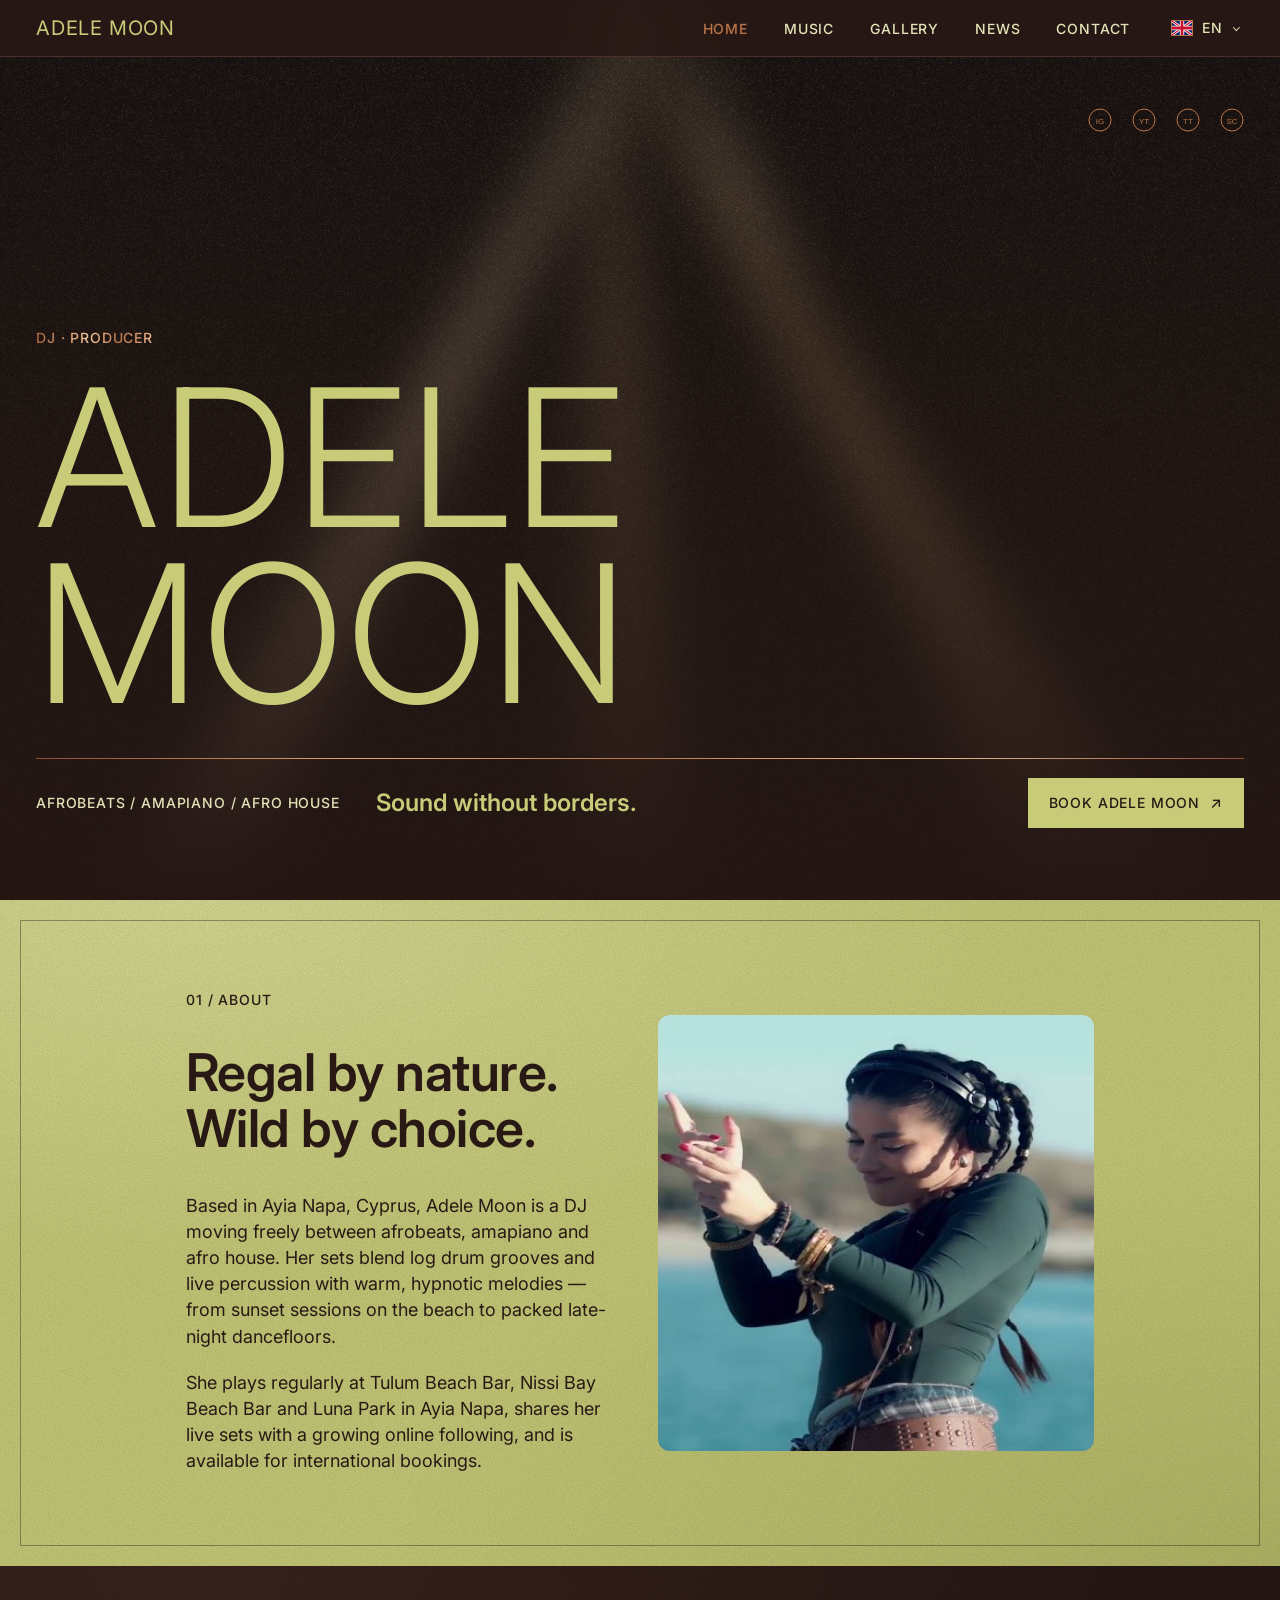
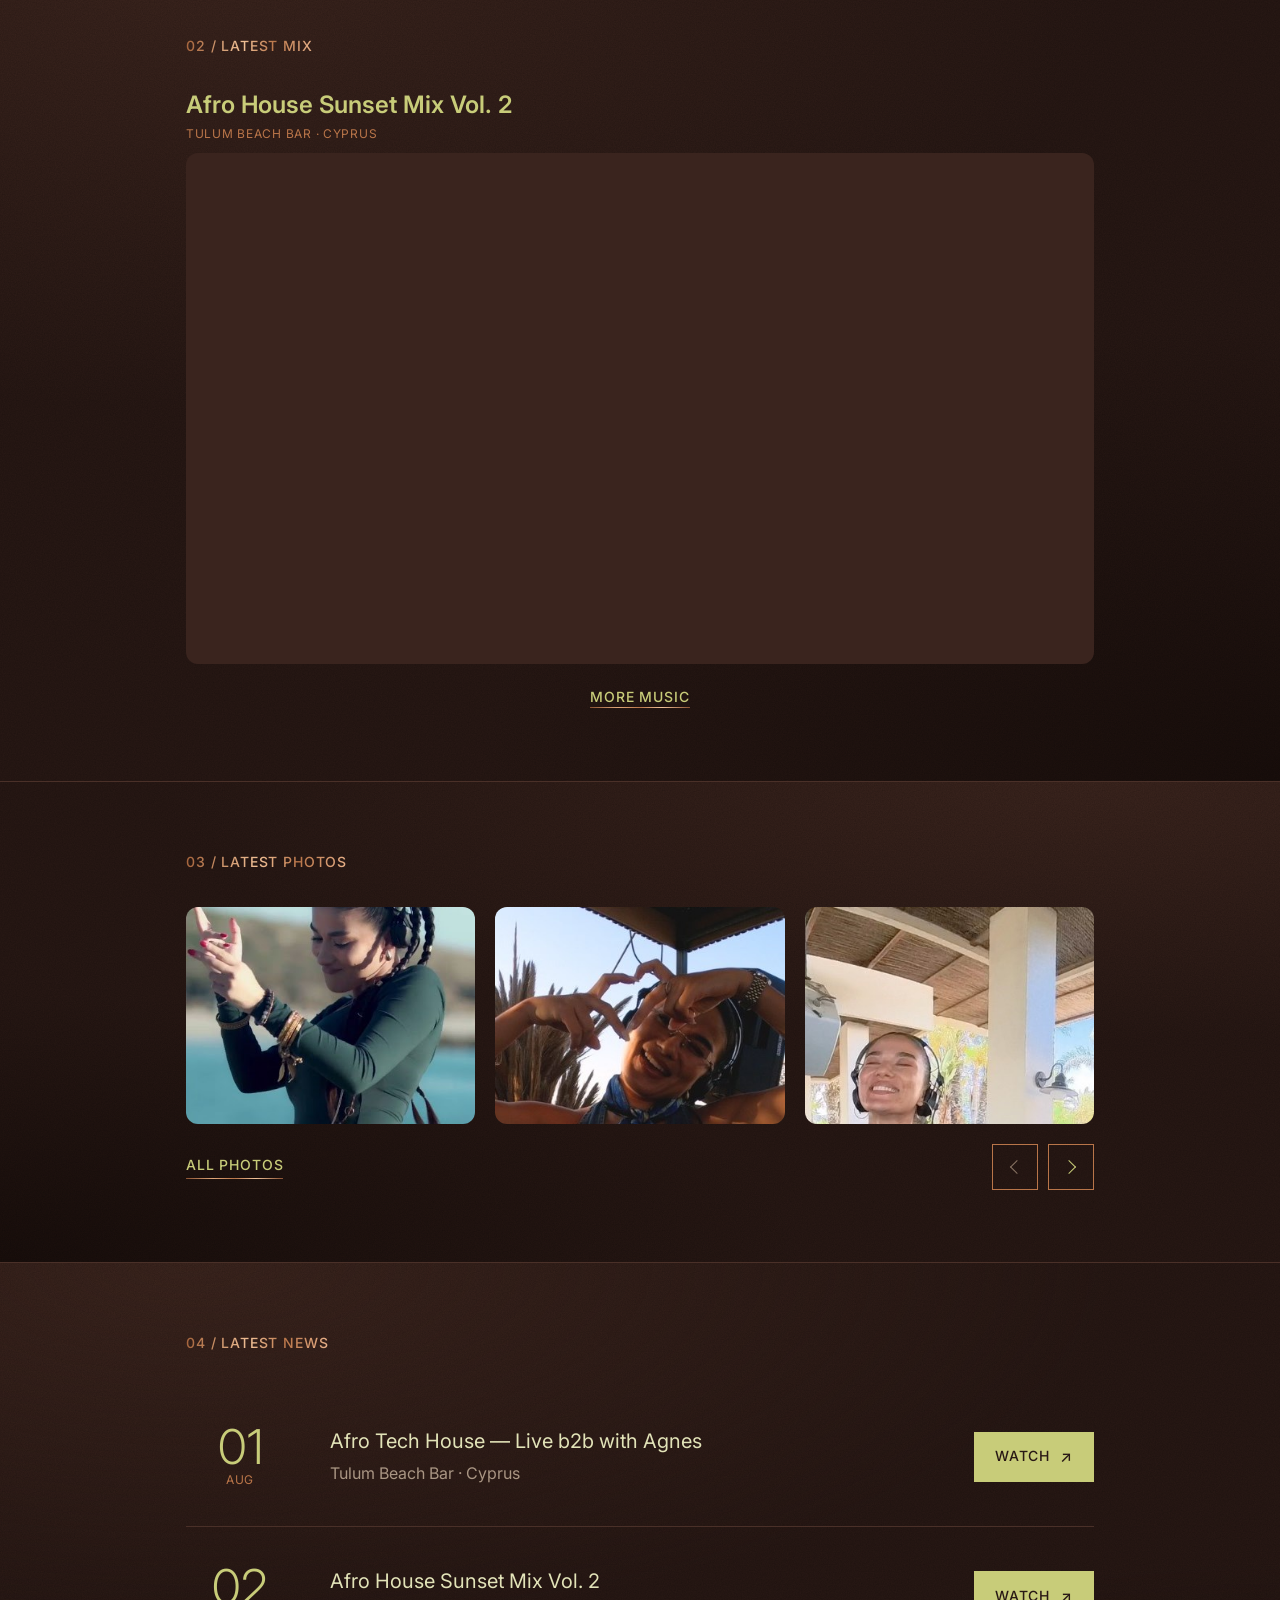
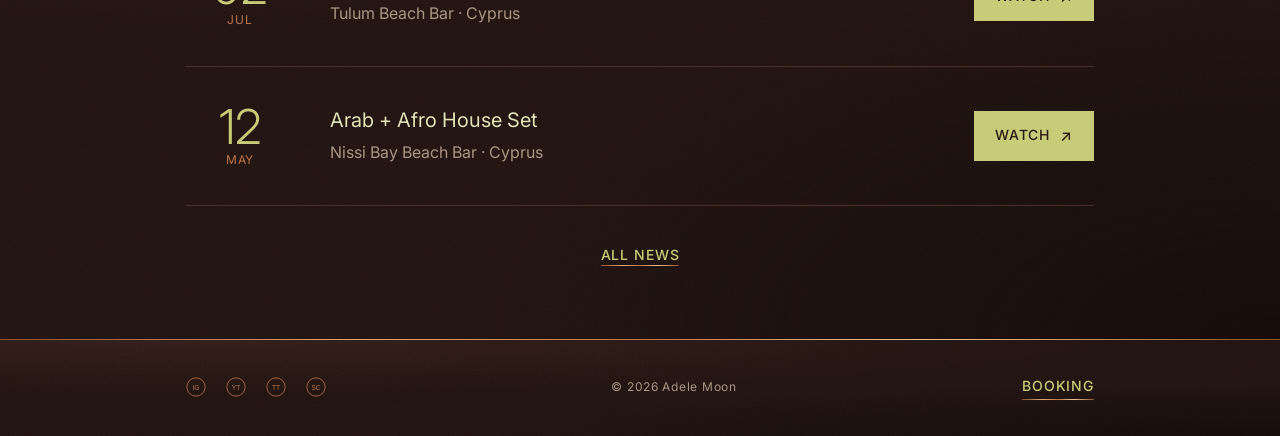
==== index.html @ f6a7d911 "Fill site with Adele's real content - Contacts: real booking email, Instagram, TikTok, YouTube, Soun" ====
<!DOCTYPE html>
<html lang="en">
<head>
<meta charset="UTF-8">
<meta name="viewport" content="width=device-width, initial-scale=1">
<title data-i18n>ADELE MOON — DJ · Producer</title>
<meta name="description" content="ADELE MOON is an afrobeats / amapiano / afro house DJ and producer. Listen to her latest mixes, see upcoming tour dates and book her for your event." data-i18n-attr="content">
<link rel="preconnect" href="https://fonts.googleapis.com">
<link rel="preconnect" href="https://fonts.gstatic.com" crossorigin>
<link rel="stylesheet" href="https://fonts.googleapis.com/css2?family=Inter:wght@300;400;500;600&display=swap">
<link rel="stylesheet" href="css/tokens.css?v=1">
<link rel="stylesheet" href="css/base.css?v=2">
<link rel="stylesheet" href="css/layout.css?v=2">
<link rel="stylesheet" href="css/header.css?v=4">
<link rel="stylesheet" href="css/hero.css?v=2">
<link rel="stylesheet" href="css/home.css?v=4">
<link rel="stylesheet" href="css/news.css?v=4">
<link rel="stylesheet" href="css/music.css?v=4">
<link rel="stylesheet" href="css/blog.css?v=2">
<link rel="stylesheet" href="css/slider.css?v=2">
<link rel="stylesheet" href="css/footer.css?v=2">
<link rel="stylesheet" href="css/finish.css?v=1">
</head>
<body>
<header class="site-header" data-header>
  <div class="site-header__inner">
    <a class="site-header__logo" href="index.html">Adele Moon</a>
    <nav class="site-header__nav" aria-label="Primary" data-i18n-attr="aria-label">
      <ul class="site-header__menu">
        <li><a href="index.html" aria-current="page" data-i18n>Home</a></li>
        <li><a href="music.html" data-i18n>Music</a></li>
        <li><a href="gallery.html" data-i18n>Gallery</a></li>
        <li><a href="news.html" data-i18n>News</a></li>
        <li><a href="contact.html" data-i18n>Contact</a></li>
      </ul>
    </nav>
    <div class="lang-switch" data-lang-switch>
      <button class="lang-switch__toggle" type="button" aria-expanded="false" aria-controls="lang-list" aria-label="Language" data-i18n-attr="aria-label" data-lang-toggle>
        <img class="lang-switch__flag" src="assets/flags/gb.svg" alt="" data-lang-flag>
        <span class="lang-switch__code" data-lang-code>EN</span>
        <span class="lang-switch__caret" aria-hidden="true"></span>
      </button>
      <ul class="lang-switch__list" id="lang-list" data-lang-list hidden>
        <li><ul class="lang-switch__group" aria-label="Germanic languages" data-i18n-attr="aria-label">
          <li><button class="lang-switch__option" type="button" data-lang="en" lang="en" aria-label="English"><img class="lang-switch__flag" src="assets/flags/gb.svg" alt=""><span>EN</span></button></li>
          <li><button class="lang-switch__option" type="button" data-lang="de" lang="de" aria-label="Deutsch"><img class="lang-switch__flag" src="assets/flags/de.svg" alt=""><span>DE</span></button></li>
          <li><button class="lang-switch__option" type="button" data-lang="nl" lang="nl" aria-label="Nederlands"><img class="lang-switch__flag" src="assets/flags/nl.svg" alt=""><span>NL</span></button></li>
          <li><button class="lang-switch__option" type="button" data-lang="sv" lang="sv" aria-label="Svenska"><img class="lang-switch__flag" src="assets/flags/se.svg" alt=""><span>SV</span></button></li>
          <li><button class="lang-switch__option" type="button" data-lang="da" lang="da" aria-label="Dansk"><img class="lang-switch__flag" src="assets/flags/dk.svg" alt=""><span>DA</span></button></li>
          <li><button class="lang-switch__option" type="button" data-lang="no" lang="no" aria-label="Norsk"><img class="lang-switch__flag" src="assets/flags/no.svg" alt=""><span>NO</span></button></li>
        </ul></li>
        <li><ul class="lang-switch__group" aria-label="Romance languages" data-i18n-attr="aria-label">
          <li><button class="lang-switch__option" type="button" data-lang="es" lang="es" aria-label="Español"><img class="lang-switch__flag" src="assets/flags/es.svg" alt=""><span>ES</span></button></li>
          <li><button class="lang-switch__option" type="button" data-lang="fr" lang="fr" aria-label="Français"><img class="lang-switch__flag" src="assets/flags/fr.svg" alt=""><span>FR</span></button></li>
          <li><button class="lang-switch__option" type="button" data-lang="it" lang="it" aria-label="Italiano"><img class="lang-switch__flag" src="assets/flags/it.svg" alt=""><span>IT</span></button></li>
          <li><button class="lang-switch__option" type="button" data-lang="pt" lang="pt" aria-label="Português"><img class="lang-switch__flag" src="assets/flags/pt.svg" alt=""><span>PT</span></button></li>
          <li><button class="lang-switch__option" type="button" data-lang="ro" lang="ro" aria-label="Română"><img class="lang-switch__flag" src="assets/flags/ro.svg" alt=""><span>RO</span></button></li>
        </ul></li>
        <li><ul class="lang-switch__group" aria-label="Slavic languages" data-i18n-attr="aria-label">
          <li><button class="lang-switch__option" type="button" data-lang="ru" lang="ru" aria-label="Русский"><img class="lang-switch__flag" src="assets/flags/ru.svg" alt=""><span>RU</span></button></li>
          <li><button class="lang-switch__option" type="button" data-lang="pl" lang="pl" aria-label="Polski"><img class="lang-switch__flag" src="assets/flags/pl.svg" alt=""><span>PL</span></button></li>
          <li><button class="lang-switch__option" type="button" data-lang="uk" lang="uk" aria-label="Українська"><img class="lang-switch__flag" src="assets/flags/ua.svg" alt=""><span>UK</span></button></li>
          <li><button class="lang-switch__option" type="button" data-lang="cs" lang="cs" aria-label="Čeština"><img class="lang-switch__flag" src="assets/flags/cz.svg" alt=""><span>CS</span></button></li>
          <li><button class="lang-switch__option" type="button" data-lang="bg" lang="bg" aria-label="Български"><img class="lang-switch__flag" src="assets/flags/bg.svg" alt=""><span>BG</span></button></li>
          <li><button class="lang-switch__option" type="button" data-lang="sr" lang="sr" aria-label="Српски"><img class="lang-switch__flag" src="assets/flags/rs.svg" alt=""><span>SR</span></button></li>
        </ul></li>
        <li><ul class="lang-switch__group" aria-label="Other languages" data-i18n-attr="aria-label">
          <li><button class="lang-switch__option" type="button" data-lang="fi" lang="fi" aria-label="Suomi"><img class="lang-switch__flag" src="assets/flags/fi.svg" alt=""><span>FI</span></button></li>
          <li><button class="lang-switch__option" type="button" data-lang="et" lang="et" aria-label="Eesti"><img class="lang-switch__flag" src="assets/flags/ee.svg" alt=""><span>ET</span></button></li>
          <li><button class="lang-switch__option" type="button" data-lang="hu" lang="hu" aria-label="Magyar"><img class="lang-switch__flag" src="assets/flags/hu.svg" alt=""><span>HU</span></button></li>
          <li><button class="lang-switch__option" type="button" data-lang="tr" lang="tr" aria-label="Türkçe"><img class="lang-switch__flag" src="assets/flags/tr.svg" alt=""><span>TR</span></button></li>
        </ul></li>
      </ul>
    </div>
    <button class="site-header__burger" type="button" data-menu-toggle aria-expanded="false" aria-controls="mobile-menu">
      <span></span><span></span><span></span>
      <span class="visually-hidden" data-i18n>Menu</span>
    </button>
  </div>
</header>

<div class="mobile-menu" id="mobile-menu" data-mobile-menu aria-hidden="true">
  <ul class="mobile-menu__list">
    <li><a href="index.html" aria-current="page" data-i18n>Home</a></li>
    <li><a href="music.html" data-i18n>Music</a></li>
    <li><a href="gallery.html" data-i18n>Gallery</a></li>
    <li><a href="news.html" data-i18n>News</a></li>
    <li><a href="contact.html" data-i18n>Contact</a></li>
  </ul>
  <div class="mobile-menu__social">
    <a href="https://www.instagram.com/adelemmoon/" target="_blank" rel="noopener" aria-label="Instagram">
      <svg viewBox="0 0 24 24" fill="none" aria-hidden="true" focusable="false"><circle cx="12" cy="12" r="11" stroke="currentColor" stroke-width="1"/><text x="12" y="15.5" text-anchor="middle" font-size="8" font-family="sans-serif" fill="currentColor">IG</text></svg>
    </a>
    <a href="https://www.youtube.com/@adelemmoonn" target="_blank" rel="noopener" aria-label="YouTube">
      <svg viewBox="0 0 24 24" fill="none" aria-hidden="true" focusable="false"><circle cx="12" cy="12" r="11" stroke="currentColor" stroke-width="1"/><text x="12" y="15.5" text-anchor="middle" font-size="8" font-family="sans-serif" fill="currentColor">YT</text></svg>
    </a>
    <a href="https://www.tiktok.com/@adelemmoon" target="_blank" rel="noopener" aria-label="TikTok">
      <svg viewBox="0 0 24 24" fill="none" aria-hidden="true" focusable="false"><circle cx="12" cy="12" r="11" stroke="currentColor" stroke-width="1"/><text x="12" y="15.5" text-anchor="middle" font-size="8" font-family="sans-serif" fill="currentColor">TT</text></svg>
    </a>
    <a href="https://soundcloud.com/adelemmoon" target="_blank" rel="noopener" aria-label="SoundCloud">
      <svg viewBox="0 0 24 24" fill="none" aria-hidden="true" focusable="false"><circle cx="12" cy="12" r="11" stroke="currentColor" stroke-width="1"/><text x="12" y="15.5" text-anchor="middle" font-size="8" font-family="sans-serif" fill="currentColor">SC</text></svg>
    </a>
  </div>
</div>

<main>
  <section class="hero" id="hero">
    <video class="hero__media" data-hero-video poster="assets/img/hero-poster.jpg" autoplay muted loop playsinline aria-hidden="true"></video>
    <div class="hero__scrim"></div>
    <div class="hero__content">
      <p class="hero__eyebrow" data-i18n>DJ · Producer</p>
      <h1 class="hero__name"><span>Adele</span> <span>Moon</span></h1>
      <div class="hero__meta">
        <p class="hero__genres">Afrobeats / Amapiano / Afro House</p>
        <p class="hero__tagline" data-i18n>Sound without borders.</p>
        <a class="btn hero__cta" href="contact.html" data-i18n>Book Adele Moon</a>
      </div>
    </div>
    <div class="hero__social">
      <a href="https://www.instagram.com/adelemmoon/" target="_blank" rel="noopener" aria-label="Instagram">
        <svg viewBox="0 0 24 24" fill="none" aria-hidden="true" focusable="false"><circle cx="12" cy="12" r="11" stroke="currentColor" stroke-width="1"/><text x="12" y="15.5" text-anchor="middle" font-size="8" font-family="sans-serif" fill="currentColor">IG</text></svg>
      </a>
      <a href="https://www.youtube.com/@adelemmoonn" target="_blank" rel="noopener" aria-label="YouTube">
        <svg viewBox="0 0 24 24" fill="none" aria-hidden="true" focusable="false"><circle cx="12" cy="12" r="11" stroke="currentColor" stroke-width="1"/><text x="12" y="15.5" text-anchor="middle" font-size="8" font-family="sans-serif" fill="currentColor">YT</text></svg>
      </a>
      <a href="https://www.tiktok.com/@adelemmoon" target="_blank" rel="noopener" aria-label="TikTok">
        <svg viewBox="0 0 24 24" fill="none" aria-hidden="true" focusable="false"><circle cx="12" cy="12" r="11" stroke="currentColor" stroke-width="1"/><text x="12" y="15.5" text-anchor="middle" font-size="8" font-family="sans-serif" fill="currentColor">TT</text></svg>
      </a>
      <a href="https://soundcloud.com/adelemmoon" target="_blank" rel="noopener" aria-label="SoundCloud">
        <svg viewBox="0 0 24 24" fill="none" aria-hidden="true" focusable="false"><circle cx="12" cy="12" r="11" stroke="currentColor" stroke-width="1"/><text x="12" y="15.5" text-anchor="middle" font-size="8" font-family="sans-serif" fill="currentColor">SC</text></svg>
      </a>
    </div>
  </section>

  <section class="section section--citron passepartout" id="bio">
    <div class="container bio">
      <div class="bio__text">
        <h2 class="section__title" data-i18n>About</h2>
        <p class="section__headline bio__headline"><span data-i18n>Regal by nature.</span><br><span data-i18n>Wild by choice.</span></p>
        <p data-i18n>Based in Ayia Napa, Cyprus, Adele Moon is a DJ moving freely between afrobeats, amapiano
          and afro house. Her sets blend log drum grooves and live percussion with warm, hypnotic
          melodies — from sunset sessions on the beach to packed late-night dancefloors.</p>
        <p data-i18n>She plays regularly at Tulum Beach Bar, Nissi Bay Beach Bar and Luna Park in Ayia Napa,
          shares her live sets with a growing online following, and is available for international
          bookings.</p>
      </div>
      <img class="media media--portrait" src="assets/img/adele/portrait.jpg" alt="ADELE MOON portrait" loading="lazy" data-i18n-attr="alt">
    </div>
  </section>

  <section class="section" id="latest-mix">
    <div class="container">
      <h2 class="section__title" data-i18n>Latest Mix</h2>
      <p class="mix__title">Afro House Sunset Mix Vol. 2</p>
      <p class="mix__meta">Tulum Beach Bar · Cyprus</p>
      <div class="embed" data-embed>
        <iframe data-src="https://www.youtube-nocookie.com/embed/4xBrCQCSZTY?rel=0" title="Adele Moon — Afro House Sunset Mix Vol. 2" loading="lazy" allow="accelerometer; autoplay; clipboard-write; encrypted-media; gyroscope; picture-in-picture; web-share" referrerpolicy="strict-origin-when-cross-origin" allowfullscreen></iframe>
      </div>
      <div class="latest-mix__footer">
        <a class="link" href="music.html" data-i18n>More Music</a>
      </div>
    </div>
  </section>

  <section class="section" id="latest-photos">
    <div class="container">
      <h2 class="section__title" data-i18n>Latest Photos</h2>
      <div class="slider" data-slider>
        <div class="slider__track" data-slider-track>
          <a class="slider__slide" href="gallery.html">
            <img class="media" src="assets/img/adele/portrait.jpg" alt="Adele Moon on the coast of Cyprus" loading="lazy" data-i18n-attr="alt">
          </a>
          <a class="slider__slide" href="gallery.html">
            <img class="media" src="assets/img/adele/tulum-heart.jpg" alt="Adele Moon behind the decks at Tulum Beach Bar" loading="lazy" data-i18n-attr="alt">
          </a>
          <a class="slider__slide" href="gallery.html">
            <img class="media" src="assets/img/adele/nissi-bay.jpg" alt="Adele Moon at Nissi Bay Beach Bar" loading="lazy" data-i18n-attr="alt">
          </a>
          <a class="slider__slide" href="gallery.html">
            <img class="media" src="assets/img/adele/tulum-sunset.jpg" alt="Sunset set at Tulum Beach Bar" loading="lazy" data-i18n-attr="alt">
          </a>
          <a class="slider__slide" href="gallery.html">
            <img class="media" src="assets/img/adele/tulum-laugh.jpg" alt="Adele Moon laughing during a set at Tulum Beach Bar" loading="lazy" data-i18n-attr="alt">
          </a>
        </div>
        <div class="slider__footer">
          <a class="link" href="gallery.html" data-i18n>All Photos</a>
          <div class="slider__controls">
            <button class="slider__btn slider__btn--prev" type="button" data-slider-prev aria-label="Previous" data-i18n-attr="aria-label"></button>
            <button class="slider__btn slider__btn--next" type="button" data-slider-next aria-label="Next" data-i18n-attr="aria-label"></button>
          </div>
        </div>
      </div>
    </div>
  </section>

  <section class="section" id="latest-news">
    <div class="container">
      <h2 class="section__title" data-i18n>Latest News</h2>
      <div class="news-row">
        <div class="news-row__date"><span class="news-row__day">01</span><span class="news-row__month" data-i18n>Aug</span></div>
        <div class="news-row__body">
          <p class="news-row__event">Afro Tech House — Live b2b with Agnes</p>
          <p class="news-row__venue">Tulum Beach Bar · Cyprus</p>
        </div>
        <div class="news-row__actions"><a class="btn" href="https://www.youtube.com/watch?v=dNk9FpF_FKw" target="_blank" rel="noopener" data-i18n>Watch</a></div>
      </div>
      <div class="news-row">
        <div class="news-row__date"><span class="news-row__day">02</span><span class="news-row__month" data-i18n>Jul</span></div>
        <div class="news-row__body">
          <p class="news-row__event">Afro House Sunset Mix Vol. 2</p>
          <p class="news-row__venue">Tulum Beach Bar · Cyprus</p>
        </div>
        <div class="news-row__actions"><a class="btn" href="https://www.youtube.com/watch?v=4xBrCQCSZTY" target="_blank" rel="noopener" data-i18n>Watch</a></div>
      </div>
      <div class="news-row">
        <div class="news-row__date"><span class="news-row__day">12</span><span class="news-row__month" data-i18n>May</span></div>
        <div class="news-row__body">
          <p class="news-row__event">Arab + Afro House Set</p>
          <p class="news-row__venue">Nissi Bay Beach Bar · Cyprus</p>
        </div>
        <div class="news-row__actions"><a class="btn" href="https://www.youtube.com/watch?v=EpWK_ZHFEdY" target="_blank" rel="noopener" data-i18n>Watch</a></div>
      </div>
      <div class="latest-news__footer">
        <a class="link" href="news.html" data-i18n>All News</a>
      </div>
    </div>
  </section>

</main>

<footer class="site-footer">
  <div class="container site-footer__inner">
    <div class="site-footer__social">
      <a href="https://www.instagram.com/adelemmoon/" target="_blank" rel="noopener" aria-label="Instagram">
        <svg viewBox="0 0 24 24" fill="none" aria-hidden="true" focusable="false"><circle cx="12" cy="12" r="11" stroke="currentColor" stroke-width="1"/><text x="12" y="15.5" text-anchor="middle" font-size="8" font-family="sans-serif" fill="currentColor">IG</text></svg>
      </a>
      <a href="https://www.youtube.com/@adelemmoonn" target="_blank" rel="noopener" aria-label="YouTube">
        <svg viewBox="0 0 24 24" fill="none" aria-hidden="true" focusable="false"><circle cx="12" cy="12" r="11" stroke="currentColor" stroke-width="1"/><text x="12" y="15.5" text-anchor="middle" font-size="8" font-family="sans-serif" fill="currentColor">YT</text></svg>
      </a>
      <a href="https://www.tiktok.com/@adelemmoon" target="_blank" rel="noopener" aria-label="TikTok">
        <svg viewBox="0 0 24 24" fill="none" aria-hidden="true" focusable="false"><circle cx="12" cy="12" r="11" stroke="currentColor" stroke-width="1"/><text x="12" y="15.5" text-anchor="middle" font-size="8" font-family="sans-serif" fill="currentColor">TT</text></svg>
      </a>
      <a href="https://soundcloud.com/adelemmoon" target="_blank" rel="noopener" aria-label="SoundCloud">
        <svg viewBox="0 0 24 24" fill="none" aria-hidden="true" focusable="false"><circle cx="12" cy="12" r="11" stroke="currentColor" stroke-width="1"/><text x="12" y="15.5" text-anchor="middle" font-size="8" font-family="sans-serif" fill="currentColor">SC</text></svg>
      </a>
    </div>
    <p class="site-footer__copy">© 2026 Adele Moon</p>
    <a class="link site-footer__booking" href="contact.html" data-i18n>Booking</a>
  </div>
</footer>

<script src="js/main.js?v=2" defer></script>
<script src="js/header.js?v=2" defer></script>
<script src="js/i18n.js?v=2" defer></script>
<script src="js/hero.js?v=2" defer></script>
<script src="js/embeds.js?v=2" defer></script>
<script src="js/slider.js?v=2" defer></script>
</body>
</html>
---- css/tokens.css ----
/* ADELE MOON — visual identity tokens
   Palette: espresso #291915 · citron #C8CC79 · copper #B97549
   Aesthetic: Royal Minimalism · Cultural Eclecticism · Archival Couture */
:root {
  --brand-espresso: #291915;
  --brand-citron: #c8cc79;
  --brand-copper: #b97549;

  --color-primary: #c8cc79;
  --color-on-primary: #291915;
  --color-primary-container: #c8cc79;
  --color-on-primary-container: #291915;
  --color-secondary: #b97549;
  --color-on-secondary: #291915;
  --color-secondary-container: #3a241e;
  --color-on-secondary-container: #e4e5bd;
  --color-tertiary: #8a7464;
  --color-on-tertiary: #291915;
  --color-tertiary-container: #33201b;
  --color-on-tertiary-container: #d9d7b4;
  --color-error: #e0644a;
  --color-on-error: #291915;
  --color-error-container: #4a1f16;
  --color-on-error-container: #f3c2b4;
  --color-background: #291915;
  --color-on-background: #e2e3b8;
  --color-surface: #291915;
  --color-on-surface: #e2e3b8;
  --color-surface-variant: #3a241e;
  --color-on-surface-variant: #a99583;
  --color-surface-tint: #c8cc79;
  --color-surface-dim: #1f120f;
  --color-surface-bright: #3a241e;
  --color-surface-container-lowest: #1f120f;
  --color-surface-container-low: #22150f;
  --color-surface-container: #33201b;
  --color-surface-container-high: #3a241e;
  --color-surface-container-highest: #452c24;
  --color-outline: #b97549;
  --color-outline-variant: #4a3028;
  --color-inverse-surface: #c8cc79;
  --color-inverse-on-surface: #291915;
  --color-inverse-primary: #291915;
  --color-primary-fixed: #c8cc79;
  --color-primary-fixed-dim: #b3b768;
  --color-on-primary-fixed: #291915;
  --color-on-primary-fixed-variant: #3a241e;

  --font-display-family: 'Inter', 'Helvetica Neue', Helvetica, Arial, sans-serif;
  --font-display-weight: 300;
  --font-display-letter-spacing: 0.02em;

  --font-headline-xl-family: 'Inter', 'Helvetica Neue', Helvetica, Arial, sans-serif;
  --font-headline-xl-size: 40px;
  --font-headline-xl-weight: 300;
  --font-headline-xl-line-height: 1;
  --font-headline-xl-letter-spacing: 0.01em;
  --font-headline-lg-family: 'Inter', 'Helvetica Neue', Helvetica, Arial, sans-serif;
  --font-headline-lg-size: 32px;
  --font-headline-lg-weight: 600;
  --font-headline-lg-line-height: 1.15;
  --font-headline-lg-letter-spacing: -0.01em;
  --font-headline-md-family: 'Inter', 'Helvetica Neue', Helvetica, Arial, sans-serif;
  --font-headline-md-size: 24px;
  --font-headline-md-weight: 600;
  --font-headline-md-line-height: 1.2;
  --font-headline-md-letter-spacing: -0.01em;
  --font-body-lg-family: 'Inter', 'Helvetica Neue', Helvetica, Arial, sans-serif;
  --font-body-lg-size: 20px;
  --font-body-lg-weight: 400;
  --font-body-lg-line-height: 1.45;
  --font-body-lg-letter-spacing: 0em;
  --font-body-md-family: 'Inter', 'Helvetica Neue', Helvetica, Arial, sans-serif;
  --font-body-md-size: 16px;
  --font-body-md-weight: 400;
  --font-body-md-line-height: 1.55;
  --font-body-md-letter-spacing: 0em;
  --font-label-md-family: 'Inter', 'Helvetica Neue', Helvetica, Arial, sans-serif;
  --font-label-md-size: 14px;
  --font-label-md-weight: 500;
  --font-label-md-line-height: 1.2;
  --font-label-md-letter-spacing: 0.06em;
  --font-label-sm-family: 'Inter', 'Helvetica Neue', Helvetica, Arial, sans-serif;
  --font-label-sm-size: 12px;
  --font-label-sm-weight: 400;
  --font-label-sm-line-height: 1.4;
  --font-label-sm-letter-spacing: 0.06em;

  --spacing-base: 5px;
  --spacing-xs: 5px;
  --spacing-sm: 10px;
  --spacing-md: 20px;
  --spacing-lg: 36px;
  --spacing-xl: 72px;
  --spacing-layout-margin: 20px;
  --spacing-card-gap: 36px;
  --radius-sm: 0px;
  --radius-DEFAULT: 0px;
  --radius-md: 6px;
  --radius-lg: 12px;
  --radius-xl: 16px;
  --radius-full: 9999px;
  --duration-fast: 0.2s;
  --duration-base: 0.4s;
  --easing-standard: ease-in-out;
}
---- css/base.css ----
*,
*::before,
*::after {
  box-sizing: border-box;
}

html {
  -webkit-text-size-adjust: 100%;
}

body,
h1, h2, h3, p,
ul, ol,
figure {
  margin: 0;
  padding: 0;
}

ul, ol {
  list-style: none;
}

body {
  background: var(--color-background);
  color: var(--color-on-background);
  font-family: var(--font-body-md-family);
  font-size: var(--font-body-md-size);
  font-weight: var(--font-body-md-weight);
  line-height: var(--font-body-md-line-height);
  letter-spacing: var(--font-body-md-letter-spacing);
  min-height: 100vh;
}

img, video, iframe, svg {
  display: block;
  max-width: 100%;
}

a {
  color: inherit;
  text-decoration: none;
}

button {
  font: inherit;
  color: inherit;
  background: none;
  border: 0;
  cursor: pointer;
}

h1, h2, h3 {
  font-family: var(--font-headline-xl-family);
  font-weight: var(--font-headline-xl-weight);
  line-height: var(--font-headline-xl-line-height);
  letter-spacing: var(--font-headline-xl-letter-spacing);
}

h1 {
  font-size: var(--font-headline-xl-size);
}

h2 {
  font-size: var(--font-headline-md-size);
  font-family: var(--font-headline-md-family);
  font-weight: var(--font-headline-md-weight);
  line-height: var(--font-headline-md-line-height);
}

h3 {
  font-size: var(--font-body-lg-size);
  font-family: var(--font-body-lg-family);
  font-weight: var(--font-body-lg-weight);
  line-height: var(--font-body-lg-line-height);
}

:focus-visible {
  outline: 1px solid var(--color-primary);
  outline-offset: var(--spacing-xs);
}

.visually-hidden {
  position: absolute;
  width: 1px;
  height: 1px;
  padding: 0;
  margin: -1px;
  overflow: hidden;
  clip: rect(0, 0, 0, 0);
  white-space: nowrap;
  border: 0;
}

@media (prefers-reduced-motion: reduce) {
  html {
    scroll-behavior: auto;
  }

  *,
  *::before,
  *::after {
    animation-duration: 0.01ms;
    animation-iteration-count: 1;
    transition-duration: 0.01ms;
  }
}
---- css/layout.css ----
.container {
  width: 100%;
  max-width: 980px;
  margin-inline: auto;
  padding-inline: var(--spacing-layout-margin);
}

.section {
  padding-block: var(--spacing-xl);
}

main {
  counter-reset: section;
}

.section + .section {
  border-top: 1px solid var(--color-outline-variant);
}

.section__title {
  counter-increment: section;
  margin-bottom: var(--spacing-lg);
  font-family: var(--font-label-md-family);
  font-size: var(--font-label-md-size);
  font-weight: var(--font-label-md-weight);
  line-height: var(--font-label-md-line-height);
  letter-spacing: var(--font-label-md-letter-spacing);
  text-transform: uppercase;
  color: var(--color-secondary);
}

.section__title::before {
  content: counter(section, decimal-leading-zero) ' / ';
}

.section__headline {
  font-family: var(--font-headline-lg-family);
  font-size: clamp(28px, 4vw, 48px);
  font-weight: var(--font-headline-lg-weight);
  line-height: 1.1;
  letter-spacing: var(--font-headline-lg-letter-spacing);
  color: var(--color-primary);
}

.btn {
  display: inline-flex;
  align-items: center;
  justify-content: center;
  gap: var(--spacing-sm);
  min-height: calc(var(--spacing-lg) + var(--spacing-sm) + 4px);
  padding-inline: var(--spacing-md);
  padding-block: var(--spacing-sm);
  border: 1px solid var(--color-primary);
  border-radius: var(--radius-DEFAULT);
  background: var(--color-primary);
  color: var(--color-on-primary);
  font-family: var(--font-label-md-family);
  font-size: var(--font-label-md-size);
  font-weight: var(--font-label-md-weight);
  line-height: var(--font-label-md-line-height);
  letter-spacing: var(--font-label-md-letter-spacing);
  text-transform: uppercase;
  transition: background var(--duration-fast) var(--easing-standard), color var(--duration-fast) var(--easing-standard);
}

.btn::after {
  content: '\2197';
  font-size: 1.1em;
  line-height: 1;
}

.btn:hover,
.btn:focus-visible {
  background: transparent;
  color: var(--color-primary);
}

.btn--ghost {
  background: transparent;
  color: var(--color-primary);
}

.btn--ghost:hover,
.btn--ghost:focus-visible {
  background: var(--color-primary);
  color: var(--color-on-primary);
}

.btn--disabled {
  background: transparent;
  border-color: var(--color-outline-variant);
  color: var(--color-tertiary);
  pointer-events: none;
}

.link {
  color: var(--color-primary);
  padding-bottom: 3px;
  border-bottom: 1px solid var(--color-secondary);
  font-family: var(--font-label-md-family);
  font-size: var(--font-label-md-size);
  font-weight: var(--font-label-md-weight);
  letter-spacing: var(--font-label-md-letter-spacing);
  text-transform: uppercase;
  transition: color var(--duration-fast) var(--easing-standard);
}

.link:hover,
.link:focus-visible {
  color: var(--color-secondary);
}

.media {
  position: relative;
  width: 100%;
  overflow: hidden;
  background: var(--color-surface-container);
}

.media img,
.media video {
  width: 100%;
  height: 100%;
  object-fit: cover;
}

.media--square {
  aspect-ratio: 1 / 1;
}

.media--portrait {
  aspect-ratio: 4 / 5;
}

.media--wide {
  aspect-ratio: 16 / 9;
}

.media--hero {
  width: 100%;
  height: 100vh;
}

.media--placeholder {
  display: flex;
  align-items: center;
  justify-content: center;
}

.media--placeholder-alt {
  background: var(--color-surface-container-high);
}

.media--placeholder::after {
  content: 'PHOTO';
  font-family: var(--font-label-sm-family);
  font-size: var(--font-label-sm-size);
  font-weight: var(--font-label-sm-weight);
  letter-spacing: var(--font-label-sm-letter-spacing);
  color: var(--color-on-surface-variant);
  text-transform: uppercase;
}

@media (max-width: 768px) {
  .section {
    padding-block: calc(var(--spacing-xl) * 0.75);
  }
}

@media (max-width: 1440px) {
  .container {
    padding-inline: var(--spacing-lg);
  }
}
---- css/header.css ----
.site-header {
  position: fixed;
  top: 0;
  left: 0;
  right: 0;
  z-index: 250;
  background: color-mix(in srgb, var(--color-background) 88%, transparent);
  -webkit-backdrop-filter: blur(10px);
  backdrop-filter: blur(10px);
  border-bottom: 1px solid var(--color-outline-variant);
}

.site-header__inner {
  display: flex;
  align-items: center;
  justify-content: space-between;
  padding-inline: var(--spacing-xl);
  height: calc(var(--spacing-lg) + var(--spacing-md));
}

.site-header__logo {
  white-space: nowrap;
  font-family: var(--font-display-family);
  font-size: var(--font-body-lg-size);
  font-weight: 400;
  letter-spacing: 0.04em;
  text-transform: uppercase;
  color: var(--color-primary);
  transition: color var(--duration-fast) var(--easing-standard);
}

.site-header__logo:hover,
.site-header__logo:focus-visible {
  color: var(--color-secondary);
}

.site-header__nav {
  display: block;
  margin-left: auto;
}

.lang-switch {
  position: relative;
  margin-left: var(--spacing-lg);
}

.lang-switch__toggle,
.lang-switch__option {
  display: flex;
  align-items: center;
  gap: var(--spacing-sm);
  font-family: var(--font-label-md-family);
  font-size: var(--font-label-md-size);
  font-weight: var(--font-label-md-weight);
  letter-spacing: var(--font-label-md-letter-spacing);
  text-transform: uppercase;
  color: var(--color-on-surface);
  transition: color var(--duration-fast) var(--easing-standard);
}

.lang-switch__toggle:hover,
.lang-switch__toggle:focus-visible,
.lang-switch__option:hover,
.lang-switch__option:focus-visible {
  color: var(--color-primary);
}

.lang-switch__flag {
  display: block;
  width: var(--spacing-md);
  aspect-ratio: 3 / 2;
  object-fit: cover;
  outline: 1px solid var(--color-outline);
}

.lang-switch__caret {
  width: var(--spacing-xs);
  height: var(--spacing-xs);
  border-right: 1px solid currentColor;
  border-bottom: 1px solid currentColor;
  transform: rotate(45deg) translateY(-25%);
  transition: transform var(--duration-fast) var(--easing-standard);
}

.lang-switch__toggle[aria-expanded='true'] .lang-switch__caret {
  transform: rotate(225deg);
}

.lang-switch__list {
  position: absolute;
  top: calc(100% + var(--spacing-sm));
  right: 0;
  z-index: 300;
  min-width: calc(var(--spacing-xl) * 3);
  max-height: 70vh;
  overflow-y: auto;
  padding: var(--spacing-sm) var(--spacing-md);
  background: var(--color-background);
  border: 1px solid var(--color-outline);
}

.lang-switch__list[hidden] {
  display: none;
}

.lang-switch__group {
  display: flex;
  flex-direction: column;
  gap: var(--spacing-sm);
  padding-block: var(--spacing-sm);
}

.lang-switch__list > li + li > .lang-switch__group {
  border-top: 1px solid var(--color-outline);
}

.lang-switch__option--active {
  color: var(--color-primary);
}

.site-header__menu {
  display: flex;
  align-items: center;
  gap: var(--spacing-lg);
}

.site-header__menu a {
  font-family: var(--font-label-md-family);
  font-size: var(--font-label-md-size);
  font-weight: var(--font-label-md-weight);
  letter-spacing: var(--font-label-md-letter-spacing);
  text-transform: uppercase;
  color: var(--color-on-surface);
  transition: color var(--duration-fast) var(--easing-standard);
}

.site-header__menu a:hover,
.site-header__menu a:focus-visible {
  color: var(--color-primary);
}

.site-header__menu a[aria-current='page'] {
  color: var(--color-secondary);
}

.site-header__burger {
  display: none;
  flex-direction: column;
  justify-content: center;
  gap: var(--spacing-xs);
  width: var(--spacing-lg);
  height: var(--spacing-lg);
}

.site-header__burger span {
  display: block;
  width: 100%;
  height: 1px;
  background: var(--color-primary);
  transition: background var(--duration-fast) var(--easing-standard);
}

.site-header__burger[aria-expanded='true'] span {
  background: var(--color-primary);
}

.mobile-menu {
  position: fixed;
  inset: 0;
  z-index: 200;
  display: flex;
  flex-direction: column;
  align-items: center;
  justify-content: center;
  gap: var(--spacing-xl);
  background: color-mix(in srgb, var(--color-background) 96%, transparent);
  opacity: 0;
  visibility: hidden;
  transition: opacity var(--duration-base) var(--easing-standard);
}

.mobile-menu--open {
  opacity: 1;
  visibility: visible;
}

.mobile-menu__list {
  display: flex;
  flex-direction: column;
  align-items: center;
  gap: var(--spacing-lg);
}

.mobile-menu__list a {
  font-family: var(--font-label-md-family);
  font-size: calc(var(--font-label-md-size) * 1.5);
  font-weight: var(--font-label-md-weight);
  letter-spacing: var(--font-label-md-letter-spacing);
  text-transform: uppercase;
  color: var(--color-on-surface);
}

.mobile-menu__list a[aria-current='page'] {
  color: var(--color-secondary);
}

.mobile-menu__social {
  display: flex;
  align-items: center;
  gap: var(--spacing-md);
}

.mobile-menu__social a {
  color: var(--color-on-surface-variant);
  width: var(--spacing-md);
  height: var(--spacing-md);
}

.mobile-menu__social a:hover,
.mobile-menu__social a:focus-visible {
  color: var(--color-on-surface);
}

body.no-scroll {
  overflow: hidden;
}

@media (max-width: 1440px) {
  .site-header__inner {
    padding-inline: var(--spacing-lg);
  }
}

@media (max-width: 1100px) {
  .site-header__nav {
    display: none;
  }

  .lang-switch {
    margin-left: auto;
    margin-right: var(--spacing-md);
  }

  .site-header__burger {
    display: flex;
  }
}
---- css/hero.css ----
.hero {
  position: relative;
  min-height: 100vh;
  min-height: 100svh;
  display: flex;
  align-items: flex-end;
  overflow: hidden;
  background: var(--color-background);
}

.hero__media {
  position: absolute;
  inset: 0;
  width: 100%;
  height: 100%;
  object-fit: cover;
  filter: sepia(0.35) saturate(0.9);
}

.hero__scrim {
  position: absolute;
  inset: 0;
  background:
    linear-gradient(to top, var(--color-background) 0%, color-mix(in srgb, var(--color-background) 70%, transparent) 45%, color-mix(in srgb, var(--color-background) 35%, transparent) 100%);
}

.hero__content {
  position: relative;
  z-index: 1;
  width: 100%;
  padding: calc(var(--spacing-xl) * 1.5) var(--spacing-xl) var(--spacing-xl);
  display: flex;
  flex-direction: column;
  align-items: flex-start;
}

.hero__eyebrow {
  font-family: var(--font-label-md-family);
  font-size: var(--font-label-md-size);
  font-weight: var(--font-label-md-weight);
  letter-spacing: var(--font-label-md-letter-spacing);
  text-transform: uppercase;
  color: var(--color-secondary);
}

.hero__name {
  margin-top: var(--spacing-md);
  font-family: var(--font-display-family);
  font-weight: var(--font-display-weight);
  font-size: clamp(76px, 15vw, 232px);
  line-height: 0.92;
  letter-spacing: var(--font-display-letter-spacing);
  text-transform: uppercase;
  color: var(--color-primary);
}

.hero__name span {
  display: inline-block;
}

.hero__meta {
  width: 100%;
  margin-top: var(--spacing-lg);
  padding-top: var(--spacing-md);
  border-top: 1px solid var(--color-secondary);
  display: grid;
  grid-template-columns: auto 1fr auto;
  align-items: center;
  gap: var(--spacing-md) var(--spacing-lg);
}

.hero__genres {
  font-family: var(--font-label-md-family);
  font-size: var(--font-label-md-size);
  font-weight: var(--font-label-md-weight);
  letter-spacing: var(--font-label-md-letter-spacing);
  text-transform: uppercase;
  color: var(--color-on-surface);
}

.hero__tagline {
  font-family: var(--font-headline-md-family);
  font-size: var(--font-headline-md-size);
  font-weight: var(--font-headline-md-weight);
  line-height: var(--font-headline-md-line-height);
  color: var(--color-primary);
}

.hero__social {
  position: absolute;
  top: calc(var(--spacing-xl) * 1.5);
  right: var(--spacing-xl);
  z-index: 1;
  display: flex;
  align-items: center;
  gap: var(--spacing-md);
}

.hero__social a {
  display: block;
  width: calc(var(--spacing-md) + 4px);
  height: calc(var(--spacing-md) + 4px);
  color: var(--color-secondary);
  transition: color var(--duration-fast) var(--easing-standard);
}

.hero__social a:hover,
.hero__social a:focus-visible {
  color: var(--color-primary);
}

@media (max-width: 1440px) {
  .hero__content {
    padding-inline: var(--spacing-lg);
  }

  .hero__social {
    right: var(--spacing-lg);
  }
}

@media (max-width: 768px) {
  .hero__content {
    padding: calc(var(--spacing-xl) * 1.5) var(--spacing-md) var(--spacing-lg);
  }

  .hero__name {
    font-size: clamp(64px, 22vw, 120px);
  }

  .hero__name span {
    display: block;
  }

  .hero__meta {
    grid-template-columns: 1fr;
    gap: var(--spacing-sm);
  }

  .hero__cta {
    width: 100%;
    margin-top: var(--spacing-sm);
  }

  .hero__social {
    top: calc(var(--spacing-lg) + var(--spacing-md) + var(--spacing-md));
    right: var(--spacing-md);
  }
}
---- css/home.css ----
.bio {
  display: grid;
  grid-template-columns: 1fr 1fr;
  gap: var(--spacing-lg);
  align-items: center;
}

.bio .media {
  aspect-ratio: 1 / 1;
}

.bio__text p {
  font-family: var(--font-body-lg-family);
  font-size: calc(var(--font-body-lg-size) - 2px);
  font-weight: var(--font-body-lg-weight);
  line-height: var(--font-body-lg-line-height);
  color: var(--color-on-surface);
  margin-top: var(--spacing-md);
}

.latest-news__footer {
  margin-top: var(--spacing-lg);
  text-align: center;
}

.latest-mix__footer {
  margin-top: var(--spacing-md);
  text-align: center;
}

.latest-posts__footer {
  margin-top: var(--spacing-lg);
  text-align: center;
}

.blog__grid.latest-posts__grid {
  grid-template-columns: repeat(3, 1fr);
}

/* Citron block — "01 / The Artist" */
.section--citron {
  background: var(--color-primary);
  color: var(--color-on-primary);
}

.section--citron + .section {
  border-top: 0;
}

.section--citron .section__title {
  color: var(--color-on-primary);
}

.section--citron .bio__text p {
  color: var(--color-on-primary);
}

.bio__text .bio__headline {
  margin-top: 0;
  font-family: var(--font-headline-lg-family);
  font-size: clamp(32px, 4.2vw, 52px);
  font-weight: 600;
  line-height: 1.08;
  letter-spacing: -0.01em;
}

.section--citron .bio__headline {
  color: var(--color-on-primary);
}

.bio__text .bio__headline + p {
  margin-top: var(--spacing-lg);
}

.bio .media {
  border-radius: var(--radius-lg);
}

@media (max-width: 1024px) {
  .blog__grid.latest-posts__grid {
    grid-template-columns: repeat(2, 1fr);
  }
}

@media (max-width: 768px) {
  .blog__grid.latest-posts__grid {
    grid-template-columns: 1fr;
  }
}

@media (max-width: 480px) {
  .bio {
    grid-template-columns: 1fr;
  }

  .bio .media {
    max-width: none;
  }
}
---- css/news.css ----
.tabs {
  display: flex;
  gap: var(--spacing-lg);
  margin-bottom: var(--spacing-lg);
}

.tabs__tab {
  font-family: var(--font-label-md-family);
  font-size: var(--font-label-md-size);
  font-weight: var(--font-label-md-weight);
  letter-spacing: var(--font-label-md-letter-spacing);
  text-transform: uppercase;
  color: var(--color-on-surface-variant);
  padding-bottom: var(--spacing-xs);
  border-bottom: 1px solid transparent;
}

.tabs__tab--active {
  color: var(--color-primary);
  border-bottom-color: var(--color-secondary);
}

.tabs__panel {
  display: none;
}

.tabs__panel--active {
  display: block;
}

.news-row {
  display: flex;
  align-items: center;
  gap: var(--spacing-lg);
  padding-block: var(--spacing-lg);
  border-bottom: 1px solid var(--color-outline-variant);
}

.news-row__date {
  display: flex;
  flex-direction: column;
  align-items: center;
  min-width: calc(var(--spacing-xl) * 1.5);
}

.news-row__day {
  font-family: var(--font-display-family);
  font-size: calc(var(--font-body-lg-size) * 2.4);
  font-weight: var(--font-display-weight);
  line-height: 1;
  color: var(--color-primary);
}

.news-row__month {
  font-family: var(--font-label-sm-family);
  font-size: var(--font-label-sm-size);
  letter-spacing: var(--font-label-sm-letter-spacing);
  text-transform: uppercase;
  color: var(--color-secondary);
}

.news-row__body {
  flex: 1;
}

.news-row__event {
  font-family: var(--font-body-lg-family);
  font-size: var(--font-body-lg-size);
  font-weight: var(--font-body-lg-weight);
  line-height: var(--font-body-lg-line-height);
  color: var(--color-on-surface);
}

.news-row__venue {
  margin-top: var(--spacing-xs);
  color: var(--color-on-surface-variant);
}

.news-row__actions {
  display: flex;
  gap: var(--spacing-sm);
}

.news-row--past {
  color: var(--color-tertiary);
}

.news-row--past .news-row__day,
.news-row--past .news-row__event {
  color: var(--color-tertiary);
}

.news-row--past .news-row__actions {
  display: none;
}

.news-empty {
  padding-block: var(--spacing-lg);
  color: var(--color-on-surface-variant);
}

.news-empty a:not(.btn) {
  color: var(--color-primary);
}

@media (max-width: 480px) {
  .news-row {
    flex-wrap: wrap;
  }

  .news-row__actions {
    width: 100%;
    flex-wrap: wrap;
  }

  .news-row__actions .btn {
    flex: 1;
  }
}

.news-empty {
  display: flex;
  flex-direction: column;
  align-items: flex-start;
  gap: var(--spacing-md);
  max-width: 46ch;
}

.news-empty__title {
  font-family: var(--font-headline-lg-family);
  font-size: clamp(26px, 3vw, 36px);
  font-weight: var(--font-headline-lg-weight);
  line-height: 1.1;
  color: var(--color-primary);
}

.news-empty__text {
  color: var(--color-on-surface);
}
---- css/music.css ----
.mixes__list {
  display: flex;
  flex-direction: column;
  gap: var(--spacing-lg);
}

.mix__title {
  font-family: var(--font-headline-md-family);
  font-size: var(--font-headline-md-size);
  font-weight: var(--font-headline-md-weight);
  line-height: var(--font-headline-md-line-height);
  color: var(--color-primary);
}

.mix__meta {
  margin-top: var(--spacing-xs);
  font-family: var(--font-label-sm-family);
  font-size: var(--font-label-sm-size);
  letter-spacing: var(--font-label-sm-letter-spacing);
  color: var(--color-secondary);
  text-transform: uppercase;
}

.embed {
  margin-top: var(--spacing-sm);
  aspect-ratio: 16 / 9;
  overflow: hidden;
  border-radius: var(--radius-lg);
  background: var(--color-surface-container-high);
}

.embed iframe {
  width: 100%;
  height: 100%;
  border: 0;
}

.embed {
  position: relative;
}

.embed__cover {
  position: absolute;
  inset: 0;
  width: 100%;
  height: 100%;
  object-fit: cover;
}

.embed--placeholder {
  display: flex;
  align-items: center;
  justify-content: center;
}

.embed--placeholder::before {
  content: '';
  position: absolute;
  inset: 0;
  background: color-mix(in srgb, var(--color-background) 47%, transparent);
}

.embed--placeholder iframe {
  display: none;
}

.embed--placeholder::after {
  content: 'Mix coming soon';
  position: relative;
  font-family: var(--font-label-sm-family);
  font-size: var(--font-label-sm-size);
  color: var(--color-on-surface);
  text-transform: uppercase;
}

.stream__list {
  display: flex;
  flex-wrap: wrap;
  gap: var(--spacing-lg);
  margin-top: var(--spacing-lg);
}

.stream__list a {
  display: flex;
  align-items: center;
  justify-content: center;
  width: calc(var(--spacing-xl) * 1.5);
  height: calc(var(--spacing-xl) * 1.5);
  color: var(--color-secondary);
  border: 1px solid var(--color-outline-variant);
  border-radius: var(--radius-lg);
  transition: color var(--duration-fast) var(--easing-standard), border-color var(--duration-fast) var(--easing-standard);
}

.stream__list a:hover,
.stream__list a:focus-visible {
  color: var(--color-primary);
  border-color: var(--color-primary);
}

.stream__list svg {
  width: calc(var(--spacing-xl) * 0.6);
  height: calc(var(--spacing-xl) * 0.6);
}

@media (max-width: 1024px) {
  .stream__list {
    justify-content: space-between;
  }

  .stream__list a {
    flex: 1 1 calc(33.333% - var(--spacing-lg));
    height: auto;
    aspect-ratio: 1 / 1;
  }
}

.embed--audio {
  aspect-ratio: auto;
  height: 166px;
  border-radius: var(--radius-md);
}

#live-sets .mixes__list {
  display: grid;
  grid-template-columns: repeat(2, minmax(0, 1fr));
  gap: var(--spacing-lg) var(--spacing-md);
}

#live-sets .mix__title {
  font-size: calc(var(--font-headline-md-size) - 4px);
}

@media (max-width: 768px) {
  #live-sets .mixes__list {
    grid-template-columns: 1fr;
  }
}

#live-sets .mix:first-child:nth-last-child(odd) {
  grid-column: 1 / -1;
}

#live-sets .mix:first-child:nth-last-child(odd) .mix__title {
  font-size: var(--font-headline-md-size);
}
---- css/blog.css ----
.blog__grid {
  display: grid;
  grid-template-columns: repeat(2, 1fr);
  gap: var(--spacing-card-gap);
}

.blog-card {
  position: relative;
  overflow: hidden;
  border-radius: var(--radius-lg);
  background: var(--color-surface-container);
}

.blog-card__body {
  padding: var(--spacing-md);
}

.blog-card__date {
  font-family: var(--font-label-sm-family);
  font-size: var(--font-label-sm-size);
  letter-spacing: var(--font-label-sm-letter-spacing);
  color: var(--color-secondary);
  text-transform: uppercase;
}

.blog-card__title {
  margin-top: var(--spacing-xs);
  font-family: var(--font-headline-md-family);
  font-size: var(--font-headline-md-size);
  font-weight: var(--font-headline-md-weight);
  line-height: var(--font-headline-md-line-height);
  color: var(--color-primary);
  display: -webkit-box;
  -webkit-line-clamp: 3;
  -webkit-box-orient: vertical;
  overflow: hidden;
}

.blog-card__title a:hover,
.blog-card__title a:focus-visible {
  color: var(--color-secondary);
}

.blog-card__title a::after {
  content: '';
  position: absolute;
  inset: 0;
}

.blog-card__lead {
  margin-top: var(--spacing-sm);
  color: var(--color-on-tertiary-container);
  display: -webkit-box;
  -webkit-line-clamp: 3;
  -webkit-box-orient: vertical;
  overflow: hidden;
}

.blog-card__link {
  display: inline-block;
  margin-top: var(--spacing-sm);
}

.post {
  max-width: 720px;
  margin-inline: auto;
}

.post__back {
  display: inline-block;
  margin-bottom: var(--spacing-lg);
}

.post__date {
  font-family: var(--font-label-sm-family);
  font-size: var(--font-label-sm-size);
  letter-spacing: var(--font-label-sm-letter-spacing);
  color: var(--color-secondary);
  text-transform: uppercase;
}

.post__title {
  margin-top: var(--spacing-sm);
  font-family: var(--font-headline-lg-family);
  font-size: clamp(30px, 4vw, 48px);
  font-weight: var(--font-headline-lg-weight);
  line-height: 1.1;
  color: var(--color-primary);
}

.post__cover {
  margin-top: var(--spacing-lg);
}

.post__body {
  margin-top: var(--spacing-lg);
}

.post__body p {
  margin-top: var(--spacing-md);
}

.post__body h2 {
  margin-top: var(--spacing-lg);
  text-transform: uppercase;
}

.post__body blockquote {
  margin: var(--spacing-lg) 0;
  padding-left: var(--spacing-md);
  border-left: 2px solid var(--color-secondary);
  font-family: var(--font-headline-md-family);
  font-size: var(--font-headline-md-size);
  font-weight: var(--font-headline-md-weight);
  line-height: 1.35;
  color: var(--color-primary);
}

.post__body figure {
  margin-top: var(--spacing-lg);
}

.post__body figcaption {
  margin-top: var(--spacing-xs);
  font-family: var(--font-label-sm-family);
  font-size: var(--font-label-sm-size);
  color: var(--color-on-surface-variant);
}

.post__footer {
  margin-top: var(--spacing-xl);
  padding-top: var(--spacing-lg);
  border-top: 1px solid var(--color-outline-variant);
  display: flex;
  align-items: center;
  justify-content: space-between;
  flex-wrap: wrap;
  gap: var(--spacing-md);
}

@media (max-width: 1024px) {
  .blog__grid {
    grid-template-columns: 1fr;
  }
}
---- css/slider.css ----
.slider__track {
  display: flex;
  gap: var(--spacing-md);
  overflow-x: auto;
  scroll-snap-type: x mandatory;
  scroll-behavior: smooth;
  scrollbar-width: none;
}

.slider__track::-webkit-scrollbar {
  display: none;
}

.slider__slide {
  flex: 0 0 calc((100% - 2 * var(--spacing-md)) / 3);
  scroll-snap-align: start;
}

.slider__slide .media {
  display: block;
  border-radius: var(--radius-lg);
  aspect-ratio: 4 / 3;
  object-fit: cover;
}

.slider__footer {
  display: flex;
  align-items: center;
  justify-content: space-between;
  margin-top: var(--spacing-md);
}

.slider__controls {
  display: flex;
  gap: var(--spacing-sm);
}

.slider__btn {
  position: relative;
  width: calc(var(--spacing-lg) + var(--spacing-sm));
  height: calc(var(--spacing-lg) + var(--spacing-sm));
  border: 1px solid var(--color-outline);
  border-radius: var(--radius-DEFAULT);
  background: transparent;
  color: var(--color-primary);
  transition: border-color var(--duration-fast) var(--easing-standard);
}

.slider__btn::after {
  content: '';
  position: absolute;
  top: 50%;
  left: 50%;
  width: var(--spacing-sm);
  height: var(--spacing-sm);
  border-top: 1px solid currentColor;
  border-right: 1px solid currentColor;
}

.slider__btn--next::after {
  transform: translate(-70%, -50%) rotate(45deg);
}

.slider__btn--prev::after {
  transform: translate(-30%, -50%) rotate(-135deg);
}

.slider__btn:hover,
.slider__btn:focus-visible {
  border-color: var(--color-primary);
}

.slider__btn:disabled {
  color: var(--color-tertiary);
  pointer-events: none;
}

@media (max-width: 1024px) {
  .slider__slide {
    flex-basis: calc((100% - var(--spacing-md)) / 2);
  }
}

@media (max-width: 768px) {
  .slider__slide {
    flex-basis: 85%;
  }
}
---- css/footer.css ----
.site-footer {
  background: var(--color-surface-container-lowest);
  border-top: 1px solid var(--color-secondary);
}

.site-footer__inner {
  display: flex;
  flex-wrap: wrap;
  align-items: center;
  justify-content: space-between;
  gap: var(--spacing-md);
  padding-block: var(--spacing-lg);
}

.site-footer__social {
  display: flex;
  align-items: center;
  gap: var(--spacing-md);
  order: 1;
}

.site-footer__social a {
  display: block;
  width: var(--spacing-md);
  height: var(--spacing-md);
  color: var(--color-secondary);
  transition: color var(--duration-fast) var(--easing-standard);
}

.site-footer__social a:hover,
.site-footer__social a:focus-visible {
  color: var(--color-primary);
}

.site-footer__copy {
  order: 3;
  width: 100%;
  text-align: center;
  font-family: var(--font-label-sm-family);
  font-size: var(--font-label-sm-size);
  font-weight: var(--font-label-sm-weight);
  letter-spacing: var(--font-label-sm-letter-spacing);
  color: var(--color-on-surface-variant);
}

.site-footer__booking {
  order: 2;
}

@media (min-width: 769px) {
  .site-footer__inner {
    flex-wrap: nowrap;
  }

  .site-footer__copy {
    order: 2;
    width: auto;
    text-align: left;
  }

  .site-footer__booking {
    order: 3;
  }
}
---- css/finish.css ----
/* ADELE MOON — premium finish
   3) velvet tone + film grain on every block
   4) passe-partout frame on key blocks (.passepartout)
   6) copper foil on labels and hairlines */

:root {
  --grain: url("data:image/svg+xml;utf8,<svg xmlns='http://www.w3.org/2000/svg' width='220' height='220'><filter id='n'><feTurbulence type='fractalNoise' baseFrequency='.85' numOctaves='3' stitchTiles='stitch'/><feColorMatrix values='0 0 0 0 0  0 0 0 0 0  0 0 0 0 0  0 0 0 .55 0'/></filter><rect width='100%' height='100%' filter='url(%23n)'/></svg>");
  --velvet-dark:
    radial-gradient(120% 90% at 15% 0%, #3d261f 0%, transparent 60%),
    radial-gradient(90% 80% at 100% 100%, #1a0f0c 0%, transparent 70%),
    var(--brand-espresso);
  --velvet-dark-alt:
    radial-gradient(120% 90% at 85% 0%, #3d261f 0%, transparent 60%),
    radial-gradient(90% 80% at 0% 100%, #1a0f0c 0%, transparent 70%),
    var(--brand-espresso);
  --velvet-citron:
    radial-gradient(120% 100% at 15% 0%, #dadd93 0%, transparent 55%),
    radial-gradient(100% 90% at 100% 100%, #b4b866 0%, transparent 70%),
    var(--brand-citron);
  --foil: linear-gradient(90deg, #8a5233 0%, #e0a77a 28%, #b97549 50%, #f1c39b 72%, #8a5233 100%);
  --foil-text: linear-gradient(90deg, #a5643c 0%, #f0c096 45%, #b97549 70%, #e7b088 100%);
}

/* ---------- 3. Velvet + grain ---------- */

.section,
.site-footer {
  position: relative;
  isolation: isolate;
  background: var(--velvet-dark);
}

.section:nth-of-type(even) {
  background: var(--velvet-dark-alt);
}

.section.section--citron {
  background: var(--velvet-citron);
}

.section::after,
.site-footer::after,
.hero::after,
.page-hero::after {
  content: '';
  position: absolute;
  inset: 0;
  z-index: 0;
  pointer-events: none;
  background-image: var(--grain);
  mix-blend-mode: soft-light;
  opacity: 0.55;
}

.section--citron::after {
  mix-blend-mode: multiply;
  opacity: 0.28;
}

.section > *,
.site-footer > * {
  position: relative;
  z-index: 1;
}

.hero__content,
.hero__social,
.page-hero__title {
  z-index: 2;
}

/* ---------- 4. Passe-partout ---------- */

.passepartout {
  --pp-inset: clamp(10px, 1.6vw, 20px);
  padding-block: calc(var(--spacing-xl) + var(--pp-inset));
}

.passepartout::before {
  content: '';
  position: absolute;
  inset: var(--pp-inset);
  z-index: 1;
  pointer-events: none;
  border: 1px solid color-mix(in srgb, var(--brand-copper) 70%, transparent);
}

.section--citron.passepartout::before {
  border-color: color-mix(in srgb, var(--brand-espresso) 40%, transparent);
}

/* ---------- 6. Copper foil ---------- */

.section__title,
.hero__eyebrow {
  background: var(--foil-text);
  -webkit-background-clip: text;
  background-clip: text;
  color: transparent;
  width: fit-content;
}

.section--citron .section__title {
  background: none;
  color: var(--color-on-primary);
}

.hero__meta {
  border-top: 0;
  position: relative;
}

.hero__meta::before,
.page-hero__title::after {
  content: '';
  display: block;
  height: 1px;
  border: 0;
  background: var(--foil);
}

.hero__meta::before {
  position: absolute;
  top: 0;
  left: 0;
  right: 0;
}

.site-footer {
  border-top: 0;
}

.site-footer::before {
  content: '';
  position: absolute;
  top: 0;
  left: 0;
  right: 0;
  z-index: 1;
  height: 1px;
  background: var(--foil);
}

.link {
  border-bottom: 0;
  background-image: var(--foil);
  background-size: 100% 1px;
  background-repeat: no-repeat;
  background-position: 0 100%;
}

@media (max-width: 768px) {
  .passepartout {
    padding-block: calc(var(--spacing-xl) * 0.75 + var(--pp-inset));
  }
}
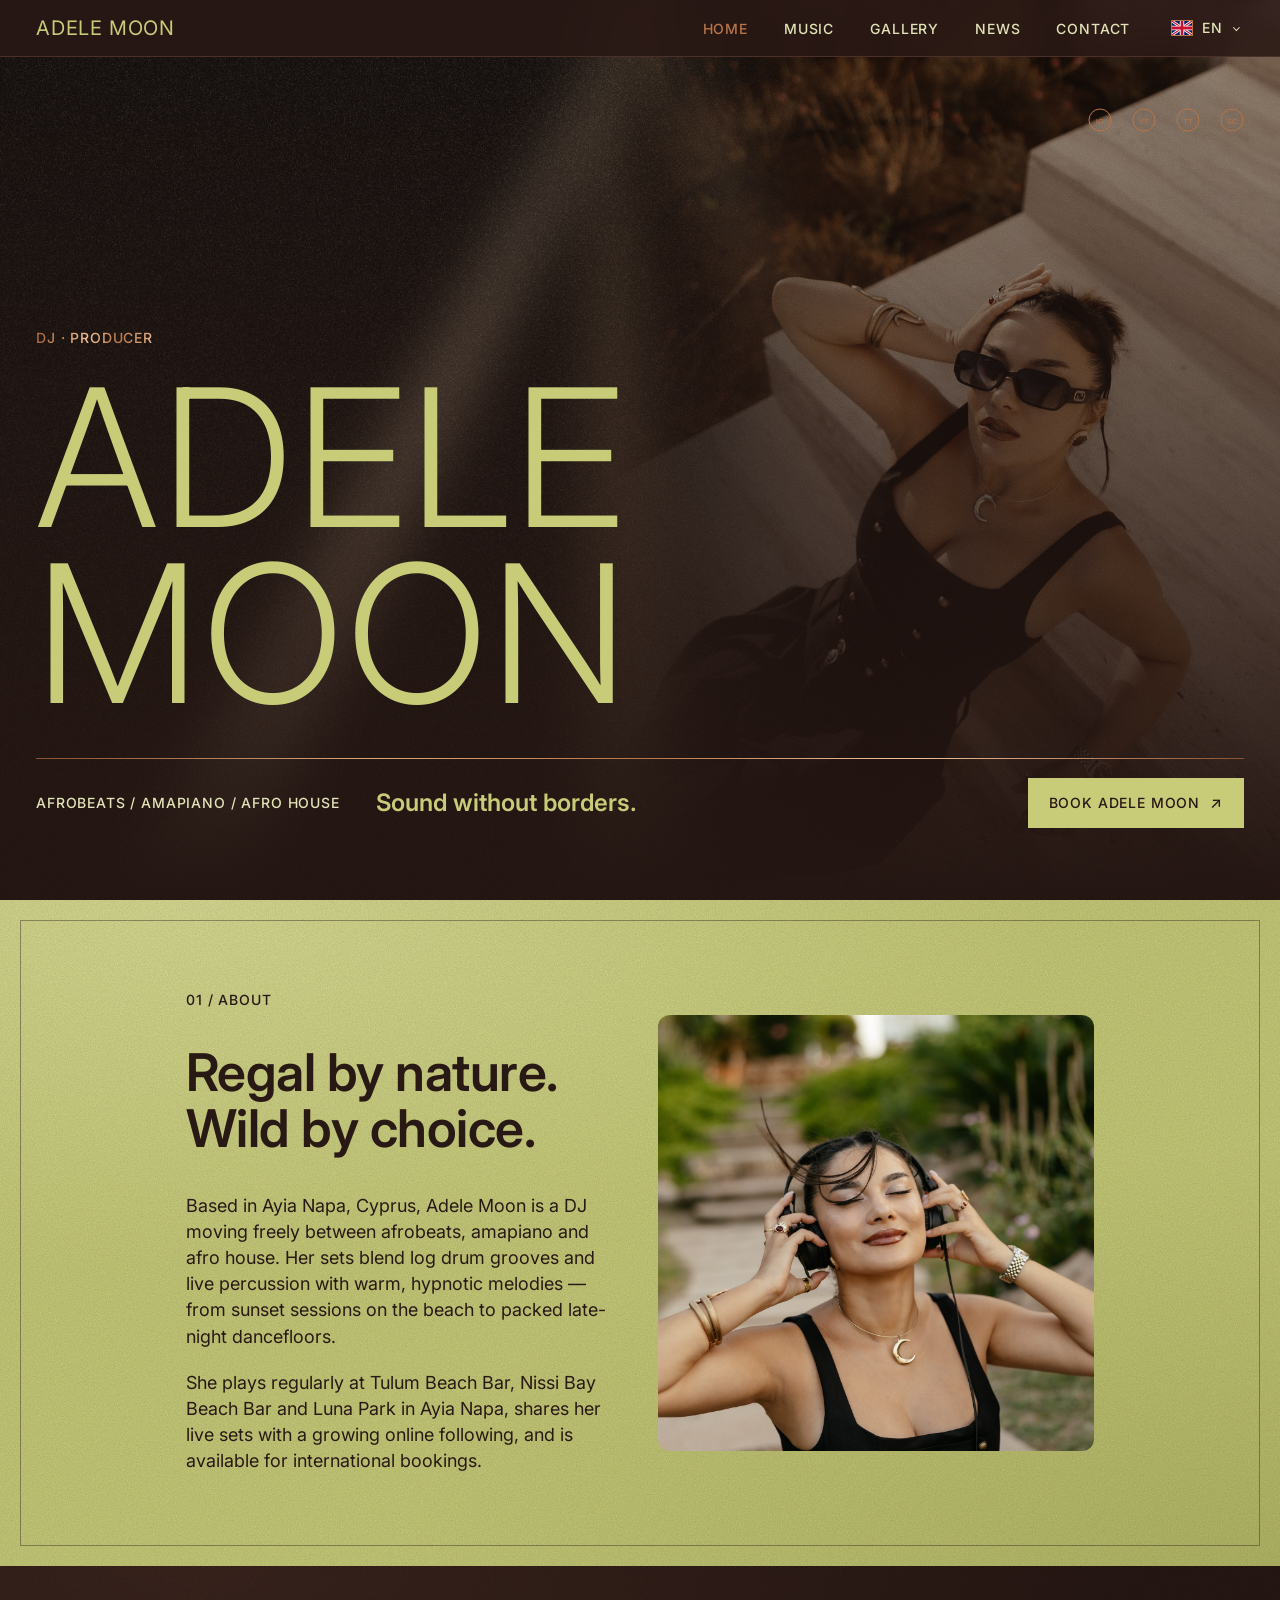
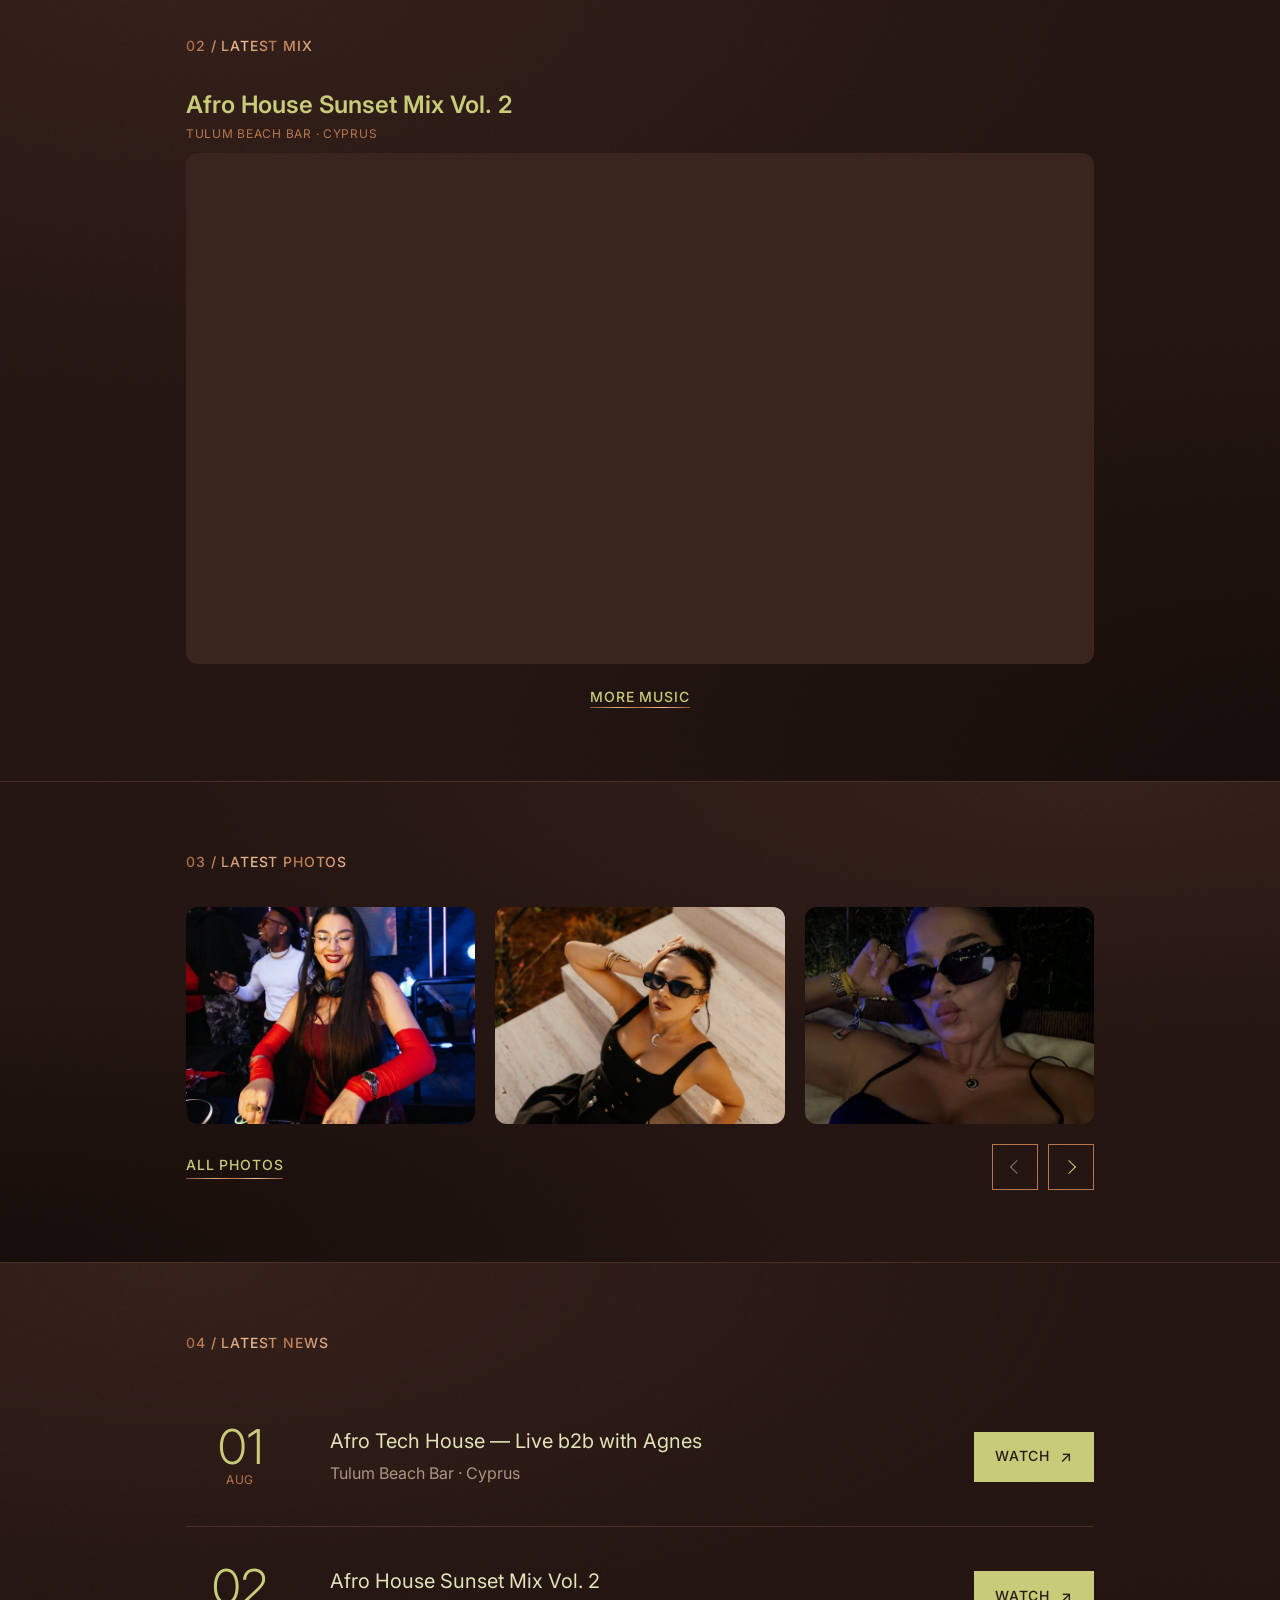
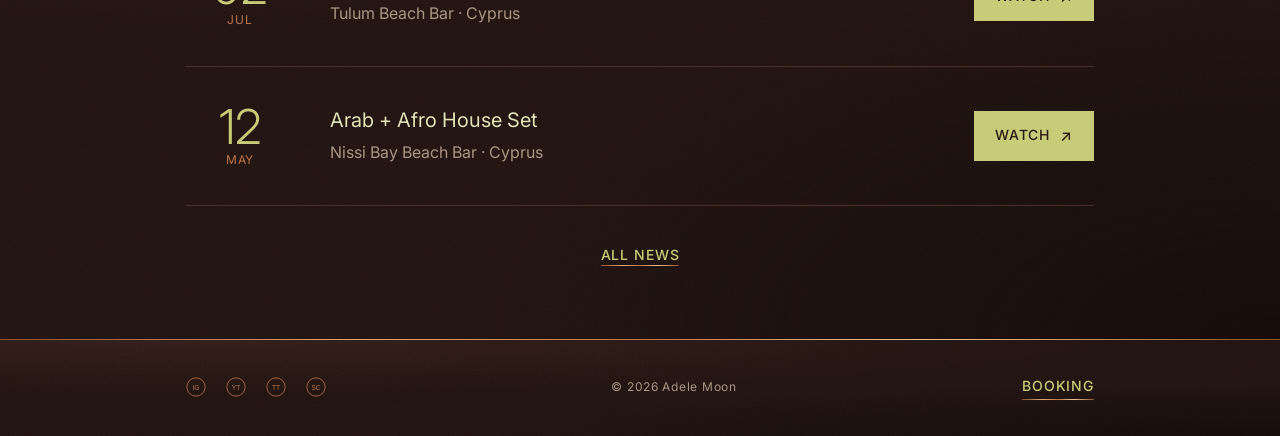
==== commit 93f7611a: "Use Adele's Instagram photos across the site - Hero: editorial photo on the right (full-bleed under " ====
--- a/index.html
+++ b/index.html
@@ -12,7 +12,7 @@
 <link rel="stylesheet" href="css/base.css?v=2">
 <link rel="stylesheet" href="css/layout.css?v=2">
 <link rel="stylesheet" href="css/header.css?v=4">
-<link rel="stylesheet" href="css/hero.css?v=2">
+<link rel="stylesheet" href="css/hero.css?v=3">
 <link rel="stylesheet" href="css/home.css?v=4">
 <link rel="stylesheet" href="css/news.css?v=4">
 <link rel="stylesheet" href="css/music.css?v=4">
@@ -106,6 +106,7 @@
 <main>
   <section class="hero" id="hero">
     <video class="hero__media" data-hero-video poster="assets/img/hero-poster.jpg" autoplay muted loop playsinline aria-hidden="true"></video>
+    <img class="hero__photo" src="assets/img/adele/stairs.jpg" alt="" aria-hidden="true">
     <div class="hero__scrim"></div>
     <div class="hero__content">
       <p class="hero__eyebrow" data-i18n>DJ · Producer</p>
@@ -144,7 +145,7 @@
           shares her live sets with a growing online following, and is available for international
           bookings.</p>
       </div>
-      <img class="media media--portrait" src="assets/img/adele/portrait.jpg" alt="ADELE MOON portrait" loading="lazy" data-i18n-attr="alt">
+      <img class="media media--portrait" src="assets/img/adele/about-headphones.jpg" alt="ADELE MOON portrait" loading="lazy" data-i18n-attr="alt">
     </div>
   </section>
 
@@ -168,19 +169,25 @@
       <div class="slider" data-slider>
         <div class="slider__track" data-slider-track>
           <a class="slider__slide" href="gallery.html">
-            <img class="media" src="assets/img/adele/portrait.jpg" alt="Adele Moon on the coast of Cyprus" loading="lazy" data-i18n-attr="alt">
-          </a>
-          <a class="slider__slide" href="gallery.html">
-            <img class="media" src="assets/img/adele/tulum-heart.jpg" alt="Adele Moon behind the decks at Tulum Beach Bar" loading="lazy" data-i18n-attr="alt">
-          </a>
-          <a class="slider__slide" href="gallery.html">
-            <img class="media" src="assets/img/adele/nissi-bay.jpg" alt="Adele Moon at Nissi Bay Beach Bar" loading="lazy" data-i18n-attr="alt">
-          </a>
-          <a class="slider__slide" href="gallery.html">
-            <img class="media" src="assets/img/adele/tulum-sunset.jpg" alt="Sunset set at Tulum Beach Bar" loading="lazy" data-i18n-attr="alt">
-          </a>
-          <a class="slider__slide" href="gallery.html">
-            <img class="media" src="assets/img/adele/tulum-laugh.jpg" alt="Adele Moon laughing during a set at Tulum Beach Bar" loading="lazy" data-i18n-attr="alt">
+            <img class="media" src="assets/img/adele/decks-red.jpg" alt="Adele Moon behind the decks" loading="lazy" data-i18n-attr="alt">
+          </a>
+          <a class="slider__slide" href="gallery.html">
+            <img class="media" src="assets/img/adele/stairs.jpg" alt="ADELE MOON portrait" loading="lazy" data-i18n-attr="alt">
+          </a>
+          <a class="slider__slide" href="gallery.html">
+            <img class="media" src="assets/img/adele/night-sunglasses.jpg" alt="ADELE MOON portrait" loading="lazy" data-i18n-attr="alt">
+          </a>
+          <a class="slider__slide" href="gallery.html">
+            <img class="media" src="assets/img/adele/decks-sparkle.jpg" alt="Adele Moon behind the decks" loading="lazy" data-i18n-attr="alt">
+          </a>
+          <a class="slider__slide" href="gallery.html">
+            <img class="media" src="assets/img/adele/decks-party.jpg" alt="Adele Moon behind the decks" loading="lazy" data-i18n-attr="alt">
+          </a>
+          <a class="slider__slide" href="gallery.html">
+            <img class="media" src="assets/img/adele/red-light.jpg" alt="ADELE MOON portrait" loading="lazy" data-i18n-attr="alt">
+          </a>
+          <a class="slider__slide" href="gallery.html">
+            <img class="media" src="assets/img/adele/sea-bw.jpg" alt="Adele Moon by the sea" loading="lazy" data-i18n-attr="alt">
           </a>
         </div>
         <div class="slider__footer">
--- a/css/hero.css
+++ b/css/hero.css
@@ -147,3 +147,31 @@
     right: var(--spacing-md);
   }
 }
+
+/* Artist photo: right half on desktop, full-bleed under the scrim on mobile */
+.hero__photo {
+  position: absolute;
+  top: 0;
+  right: 0;
+  width: min(52%, 860px);
+  height: 100%;
+  object-fit: cover;
+  object-position: 50% 30%;
+  filter: sepia(0.25) saturate(0.9) contrast(1.02);
+  -webkit-mask-image: linear-gradient(to right, transparent 0%, #000 38%);
+  mask-image: linear-gradient(to right, transparent 0%, #000 38%);
+}
+
+@media (max-width: 768px) {
+  .hero__photo {
+    width: 100%;
+    object-position: 50% 20%;
+    -webkit-mask-image: none;
+    mask-image: none;
+  }
+
+  .hero__scrim {
+    background:
+      linear-gradient(to top, var(--color-background) 0%, color-mix(in srgb, var(--color-background) 80%, transparent) 40%, color-mix(in srgb, var(--color-background) 25%, transparent) 75%, color-mix(in srgb, var(--color-background) 45%, transparent) 100%);
+  }
+}
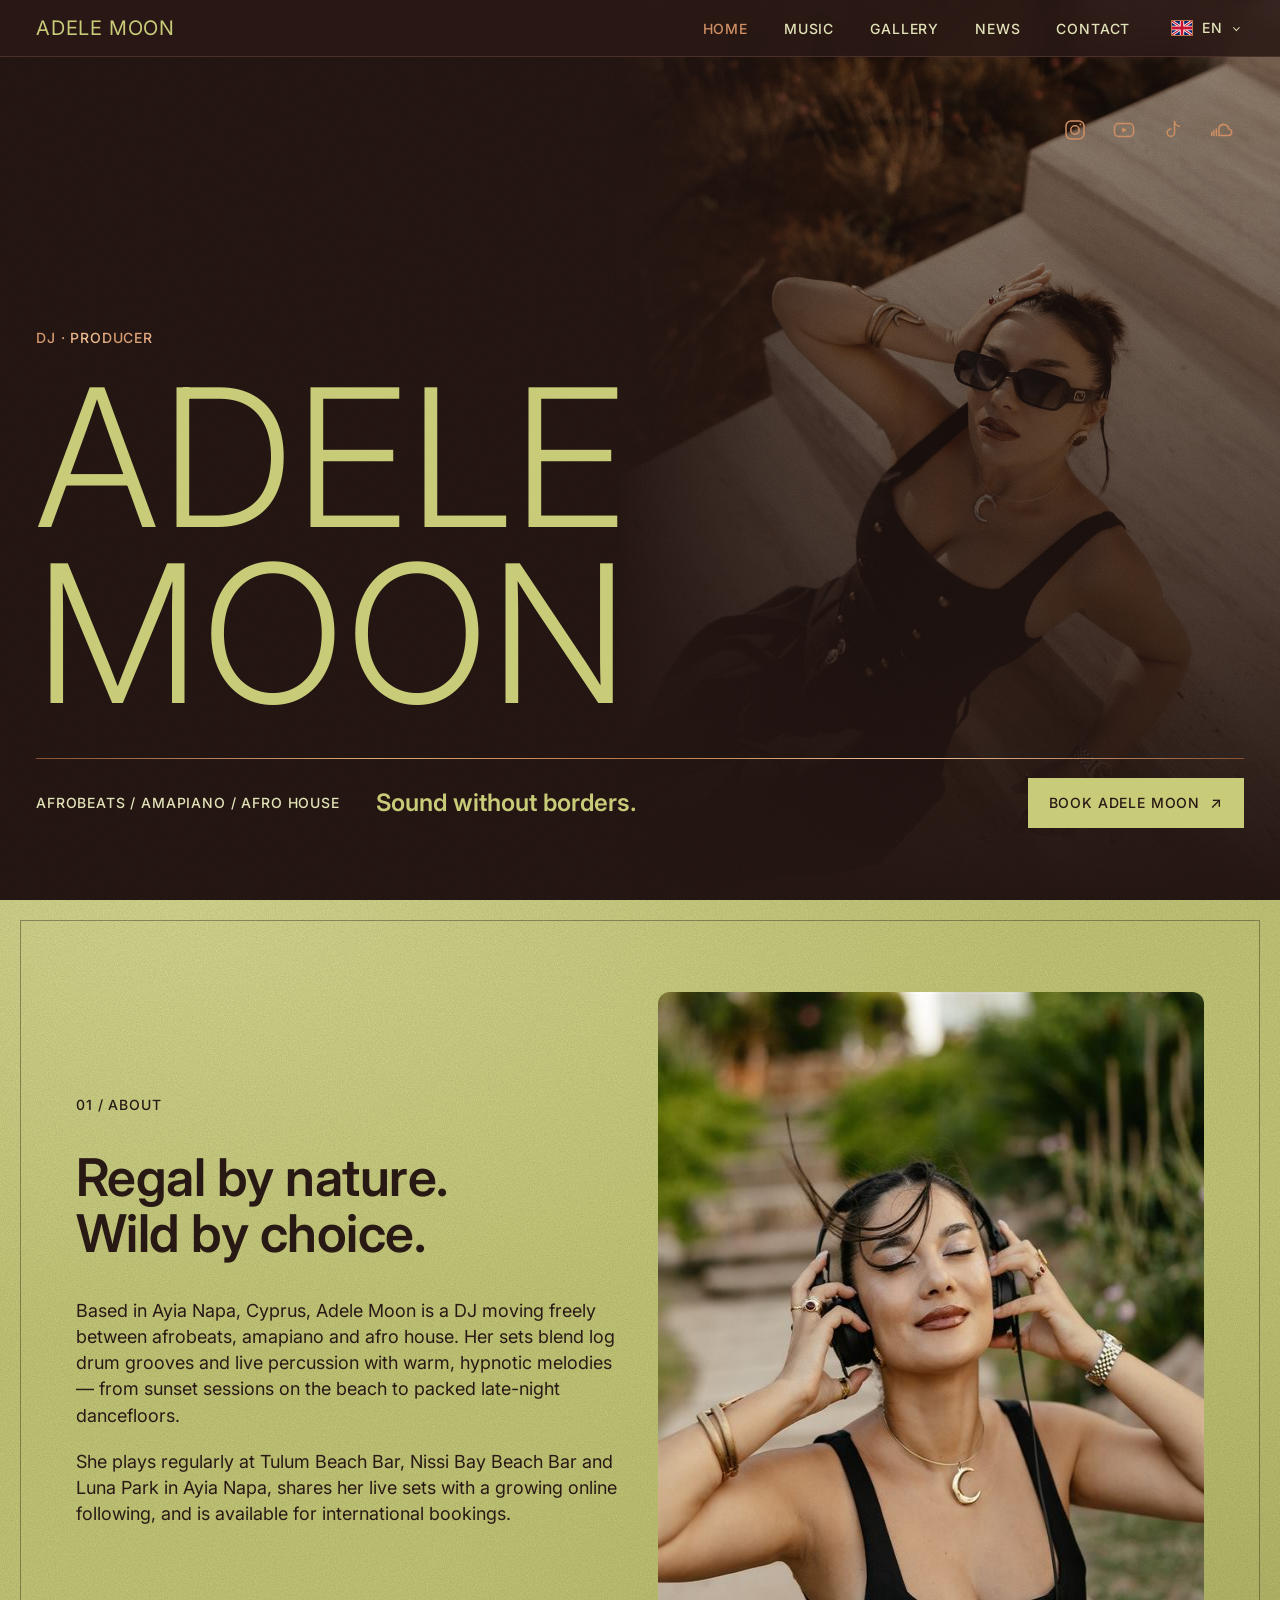
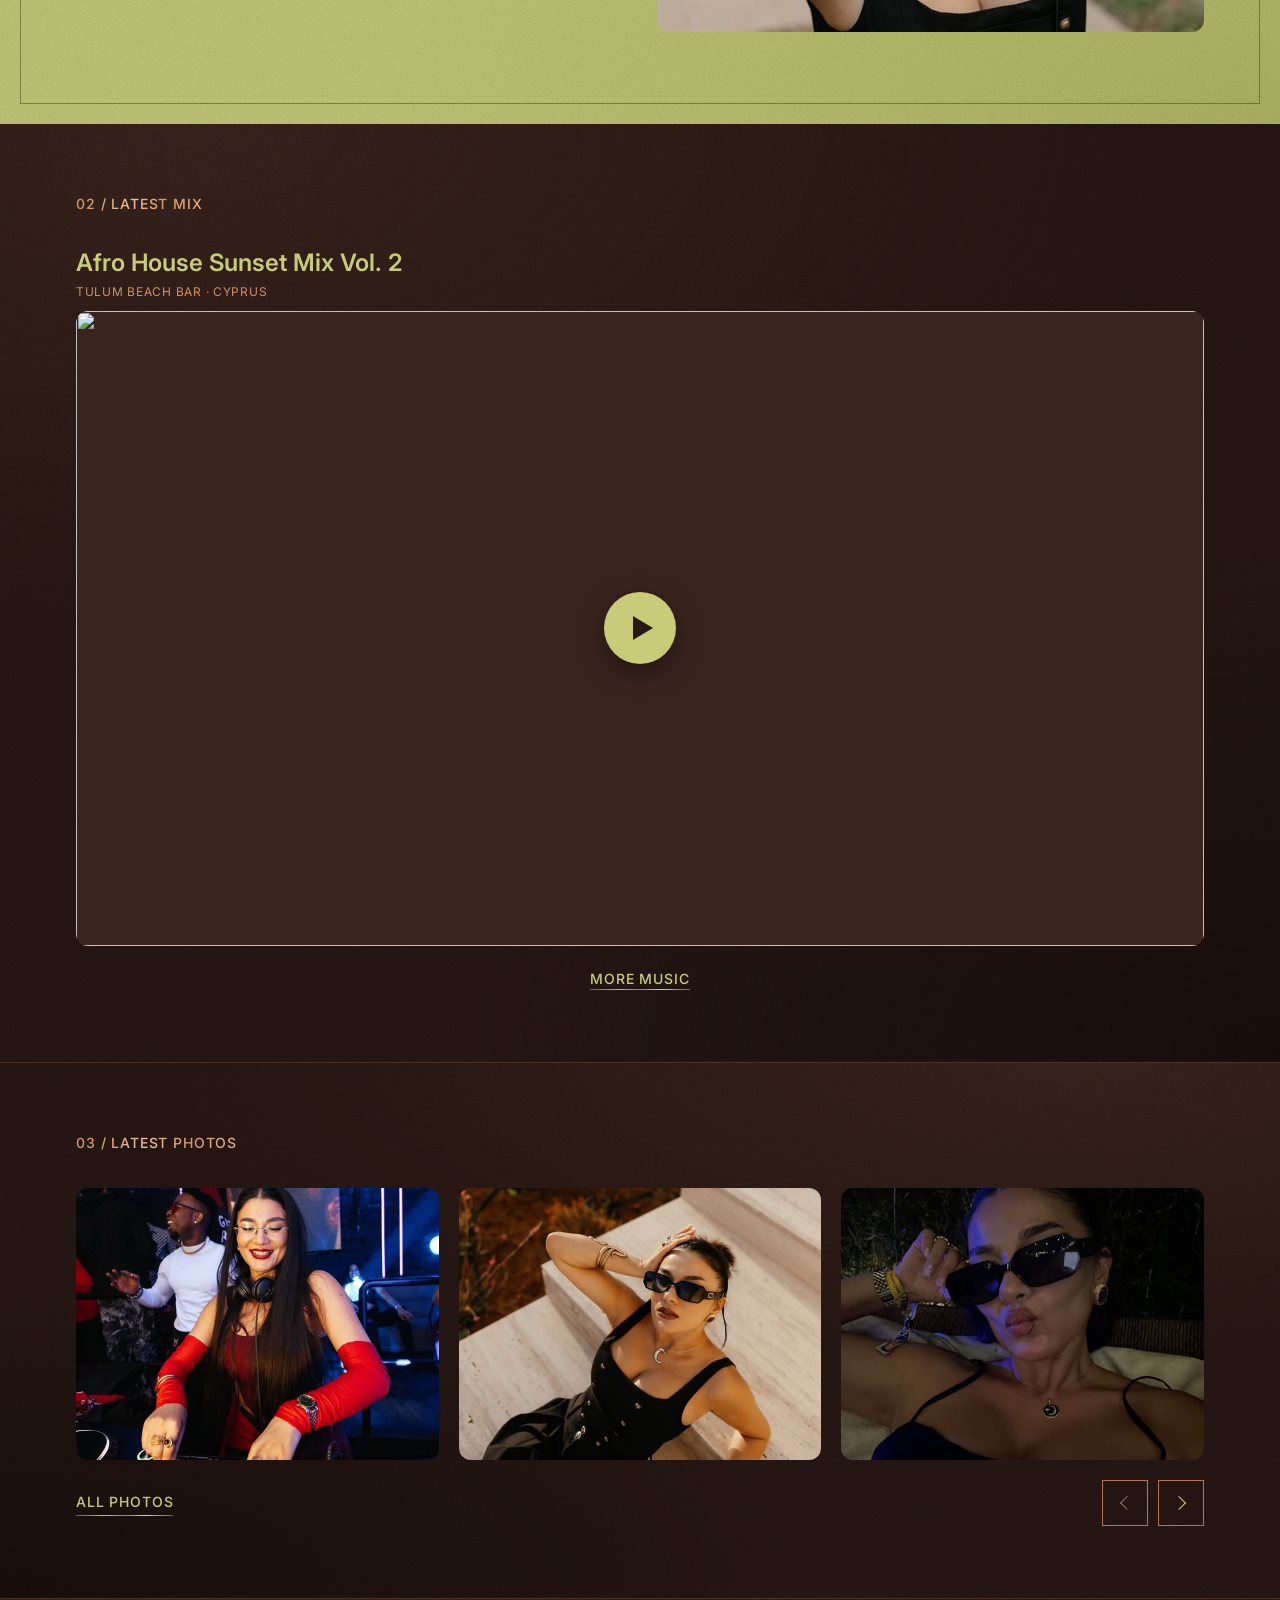
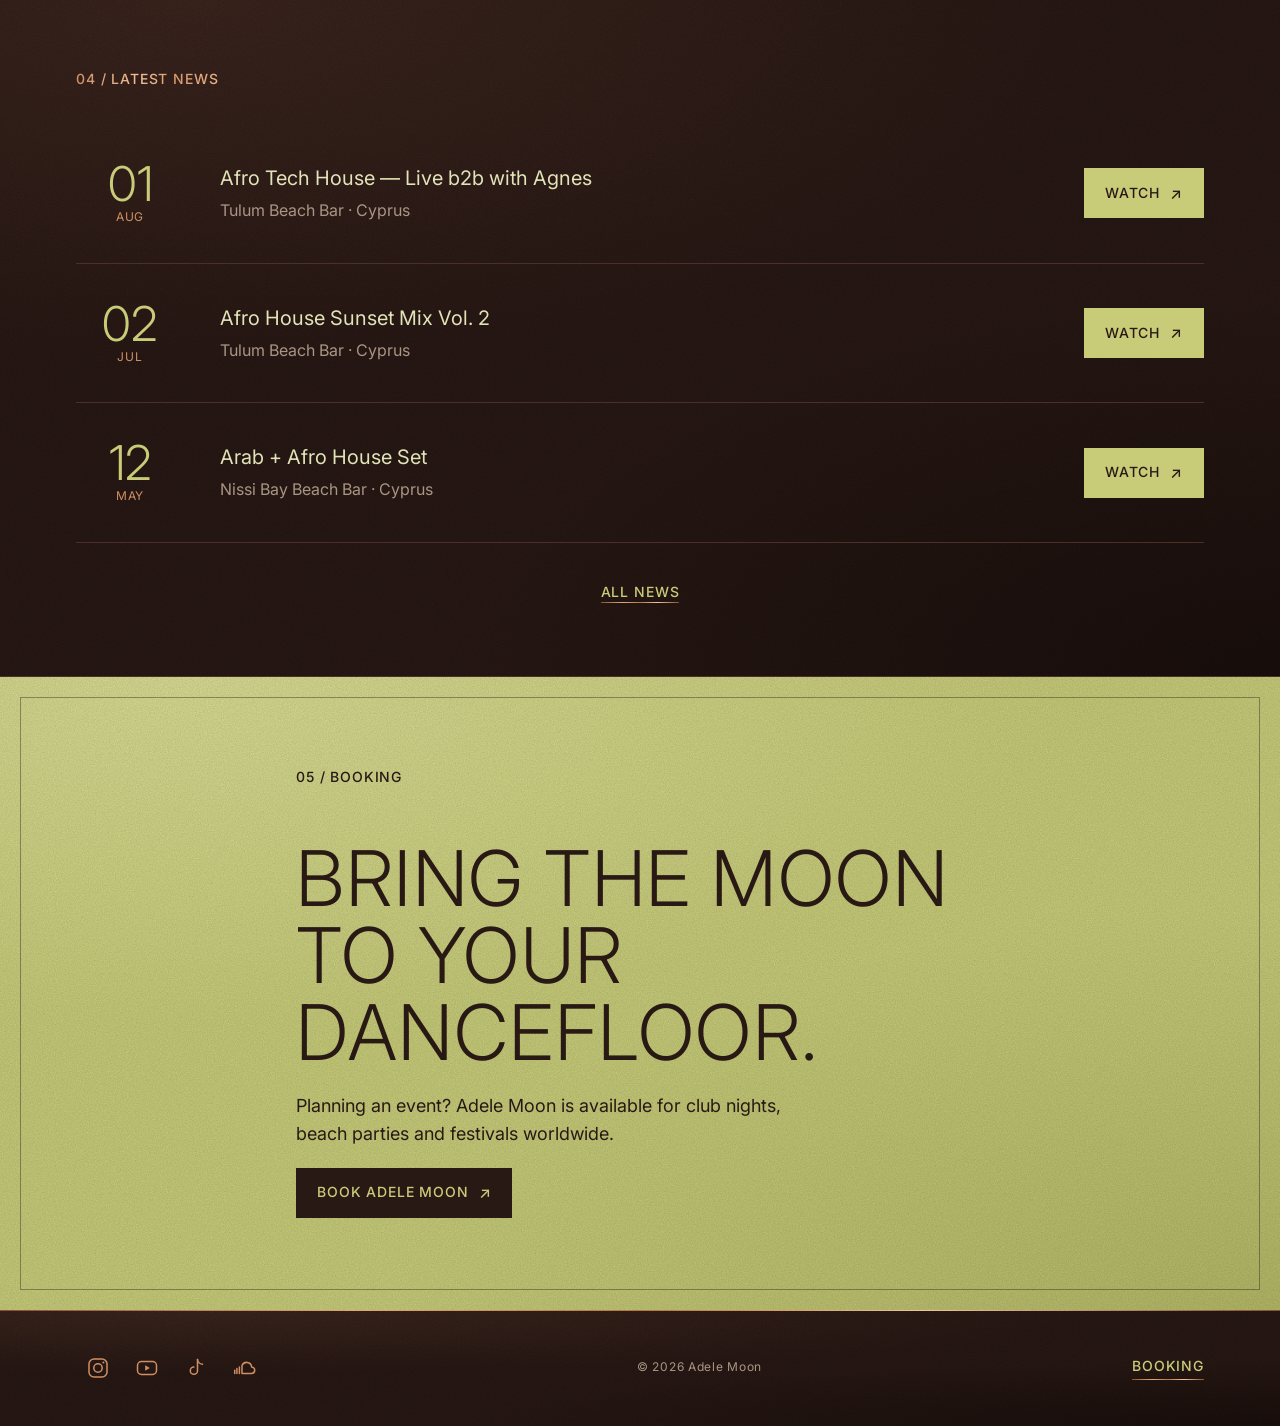
==== commit 1397ef5e: "Apply audit fixes: icons, previews, SEO, performance, accessibility - Line icons for Instagram/TikTo" ====
--- a/index.html
+++ b/index.html
@@ -5,23 +5,54 @@
 <meta name="viewport" content="width=device-width, initial-scale=1">
 <title data-i18n>ADELE MOON — DJ · Producer</title>
 <meta name="description" content="ADELE MOON is an afrobeats / amapiano / afro house DJ and producer. Listen to her latest mixes, see upcoming tour dates and book her for your event." data-i18n-attr="content">
+<link rel="canonical" href="https://antonseliverstov.github.io/adele/">
+<link rel="icon" href="favicon.svg" type="image/svg+xml">
+<link rel="apple-touch-icon" href="assets/apple-touch-icon.png">
+<meta name="theme-color" content="#291915">
+<meta property="og:type" content="website">
+<meta property="og:site_name" content="ADELE MOON">
+<meta property="og:title" content="ADELE MOON — DJ · Producer">
+<meta property="og:description" content="ADELE MOON is an afrobeats / amapiano / afro house DJ and producer. Listen to her latest mixes, see upcoming tour dates and book her for your event.">
+<meta property="og:url" content="https://antonseliverstov.github.io/adele/">
+<meta property="og:image" content="https://antonseliverstov.github.io/adele/assets/og.jpg">
+<meta property="og:image:width" content="1200">
+<meta property="og:image:height" content="630">
+<meta name="twitter:card" content="summary_large_image">
+<script type="application/ld+json">
+{
+  "@context": "https://schema.org",
+  "@type": "Person",
+  "name": "Adele Moon",
+  "alternateName": "ADELE MOON",
+  "jobTitle": "DJ",
+  "description": "Afrobeats, amapiano and afro house DJ based in Ayia Napa, Cyprus. Available for international bookings.",
+  "url": "https://antonseliverstov.github.io/adele/",
+  "image": "https://antonseliverstov.github.io/adele/assets/img/adele/about-headphones.jpg",
+  "email": "mailto:adelemoonmusic@gmail.com",
+  "homeLocation": {
+    "@type": "Place",
+    "name": "Ayia Napa, Cyprus"
+  },
+  "knowsAbout": [
+    "Afrobeats",
+    "Amapiano",
+    "Afro House"
+  ],
+  "sameAs": [
+    "https://www.instagram.com/adelemmoon/",
+    "https://www.tiktok.com/@adelemmoon",
+    "https://www.youtube.com/@adelemmoonn",
+    "https://soundcloud.com/adelemmoon"
+  ]
+}
+</script>
 <link rel="preconnect" href="https://fonts.googleapis.com">
 <link rel="preconnect" href="https://fonts.gstatic.com" crossorigin>
 <link rel="stylesheet" href="https://fonts.googleapis.com/css2?family=Inter:wght@300;400;500;600&display=swap">
-<link rel="stylesheet" href="css/tokens.css?v=1">
-<link rel="stylesheet" href="css/base.css?v=2">
-<link rel="stylesheet" href="css/layout.css?v=2">
-<link rel="stylesheet" href="css/header.css?v=4">
-<link rel="stylesheet" href="css/hero.css?v=3">
-<link rel="stylesheet" href="css/home.css?v=4">
-<link rel="stylesheet" href="css/news.css?v=4">
-<link rel="stylesheet" href="css/music.css?v=4">
-<link rel="stylesheet" href="css/blog.css?v=2">
-<link rel="stylesheet" href="css/slider.css?v=2">
-<link rel="stylesheet" href="css/footer.css?v=2">
-<link rel="stylesheet" href="css/finish.css?v=1">
+<link rel="stylesheet" href="css/site.css?v=42ce2499">
 </head>
 <body>
+<a class="skip-link" href="#main" data-i18n>Skip to content</a>
 <header class="site-header" data-header>
   <div class="site-header__inner">
     <a class="site-header__logo" href="index.html">Adele Moon</a>
@@ -42,33 +73,33 @@
       </button>
       <ul class="lang-switch__list" id="lang-list" data-lang-list hidden>
         <li><ul class="lang-switch__group" aria-label="Germanic languages" data-i18n-attr="aria-label">
-          <li><button class="lang-switch__option" type="button" data-lang="en" lang="en" aria-label="English"><img class="lang-switch__flag" src="assets/flags/gb.svg" alt=""><span>EN</span></button></li>
-          <li><button class="lang-switch__option" type="button" data-lang="de" lang="de" aria-label="Deutsch"><img class="lang-switch__flag" src="assets/flags/de.svg" alt=""><span>DE</span></button></li>
-          <li><button class="lang-switch__option" type="button" data-lang="nl" lang="nl" aria-label="Nederlands"><img class="lang-switch__flag" src="assets/flags/nl.svg" alt=""><span>NL</span></button></li>
-          <li><button class="lang-switch__option" type="button" data-lang="sv" lang="sv" aria-label="Svenska"><img class="lang-switch__flag" src="assets/flags/se.svg" alt=""><span>SV</span></button></li>
-          <li><button class="lang-switch__option" type="button" data-lang="da" lang="da" aria-label="Dansk"><img class="lang-switch__flag" src="assets/flags/dk.svg" alt=""><span>DA</span></button></li>
-          <li><button class="lang-switch__option" type="button" data-lang="no" lang="no" aria-label="Norsk"><img class="lang-switch__flag" src="assets/flags/no.svg" alt=""><span>NO</span></button></li>
+          <li><button class="lang-switch__option" type="button" data-lang="en" lang="en" aria-label="English"><img class="lang-switch__flag" loading="lazy" src="assets/flags/gb.svg" alt=""><span>EN</span></button></li>
+          <li><button class="lang-switch__option" type="button" data-lang="de" lang="de" aria-label="Deutsch"><img class="lang-switch__flag" loading="lazy" src="assets/flags/de.svg" alt=""><span>DE</span></button></li>
+          <li><button class="lang-switch__option" type="button" data-lang="nl" lang="nl" aria-label="Nederlands"><img class="lang-switch__flag" loading="lazy" src="assets/flags/nl.svg" alt=""><span>NL</span></button></li>
+          <li><button class="lang-switch__option" type="button" data-lang="sv" lang="sv" aria-label="Svenska"><img class="lang-switch__flag" loading="lazy" src="assets/flags/se.svg" alt=""><span>SV</span></button></li>
+          <li><button class="lang-switch__option" type="button" data-lang="da" lang="da" aria-label="Dansk"><img class="lang-switch__flag" loading="lazy" src="assets/flags/dk.svg" alt=""><span>DA</span></button></li>
+          <li><button class="lang-switch__option" type="button" data-lang="no" lang="no" aria-label="Norsk"><img class="lang-switch__flag" loading="lazy" src="assets/flags/no.svg" alt=""><span>NO</span></button></li>
         </ul></li>
         <li><ul class="lang-switch__group" aria-label="Romance languages" data-i18n-attr="aria-label">
-          <li><button class="lang-switch__option" type="button" data-lang="es" lang="es" aria-label="Español"><img class="lang-switch__flag" src="assets/flags/es.svg" alt=""><span>ES</span></button></li>
-          <li><button class="lang-switch__option" type="button" data-lang="fr" lang="fr" aria-label="Français"><img class="lang-switch__flag" src="assets/flags/fr.svg" alt=""><span>FR</span></button></li>
-          <li><button class="lang-switch__option" type="button" data-lang="it" lang="it" aria-label="Italiano"><img class="lang-switch__flag" src="assets/flags/it.svg" alt=""><span>IT</span></button></li>
-          <li><button class="lang-switch__option" type="button" data-lang="pt" lang="pt" aria-label="Português"><img class="lang-switch__flag" src="assets/flags/pt.svg" alt=""><span>PT</span></button></li>
-          <li><button class="lang-switch__option" type="button" data-lang="ro" lang="ro" aria-label="Română"><img class="lang-switch__flag" src="assets/flags/ro.svg" alt=""><span>RO</span></button></li>
+          <li><button class="lang-switch__option" type="button" data-lang="es" lang="es" aria-label="Español"><img class="lang-switch__flag" loading="lazy" src="assets/flags/es.svg" alt=""><span>ES</span></button></li>
+          <li><button class="lang-switch__option" type="button" data-lang="fr" lang="fr" aria-label="Français"><img class="lang-switch__flag" loading="lazy" src="assets/flags/fr.svg" alt=""><span>FR</span></button></li>
+          <li><button class="lang-switch__option" type="button" data-lang="it" lang="it" aria-label="Italiano"><img class="lang-switch__flag" loading="lazy" src="assets/flags/it.svg" alt=""><span>IT</span></button></li>
+          <li><button class="lang-switch__option" type="button" data-lang="pt" lang="pt" aria-label="Português"><img class="lang-switch__flag" loading="lazy" src="assets/flags/pt.svg" alt=""><span>PT</span></button></li>
+          <li><button class="lang-switch__option" type="button" data-lang="ro" lang="ro" aria-label="Română"><img class="lang-switch__flag" loading="lazy" src="assets/flags/ro.svg" alt=""><span>RO</span></button></li>
         </ul></li>
         <li><ul class="lang-switch__group" aria-label="Slavic languages" data-i18n-attr="aria-label">
-          <li><button class="lang-switch__option" type="button" data-lang="ru" lang="ru" aria-label="Русский"><img class="lang-switch__flag" src="assets/flags/ru.svg" alt=""><span>RU</span></button></li>
-          <li><button class="lang-switch__option" type="button" data-lang="pl" lang="pl" aria-label="Polski"><img class="lang-switch__flag" src="assets/flags/pl.svg" alt=""><span>PL</span></button></li>
-          <li><button class="lang-switch__option" type="button" data-lang="uk" lang="uk" aria-label="Українська"><img class="lang-switch__flag" src="assets/flags/ua.svg" alt=""><span>UK</span></button></li>
-          <li><button class="lang-switch__option" type="button" data-lang="cs" lang="cs" aria-label="Čeština"><img class="lang-switch__flag" src="assets/flags/cz.svg" alt=""><span>CS</span></button></li>
-          <li><button class="lang-switch__option" type="button" data-lang="bg" lang="bg" aria-label="Български"><img class="lang-switch__flag" src="assets/flags/bg.svg" alt=""><span>BG</span></button></li>
-          <li><button class="lang-switch__option" type="button" data-lang="sr" lang="sr" aria-label="Српски"><img class="lang-switch__flag" src="assets/flags/rs.svg" alt=""><span>SR</span></button></li>
+          <li><button class="lang-switch__option" type="button" data-lang="ru" lang="ru" aria-label="Русский"><img class="lang-switch__flag" loading="lazy" src="assets/flags/ru.svg" alt=""><span>RU</span></button></li>
+          <li><button class="lang-switch__option" type="button" data-lang="pl" lang="pl" aria-label="Polski"><img class="lang-switch__flag" loading="lazy" src="assets/flags/pl.svg" alt=""><span>PL</span></button></li>
+          <li><button class="lang-switch__option" type="button" data-lang="uk" lang="uk" aria-label="Українська"><img class="lang-switch__flag" loading="lazy" src="assets/flags/ua.svg" alt=""><span>UK</span></button></li>
+          <li><button class="lang-switch__option" type="button" data-lang="cs" lang="cs" aria-label="Čeština"><img class="lang-switch__flag" loading="lazy" src="assets/flags/cz.svg" alt=""><span>CS</span></button></li>
+          <li><button class="lang-switch__option" type="button" data-lang="bg" lang="bg" aria-label="Български"><img class="lang-switch__flag" loading="lazy" src="assets/flags/bg.svg" alt=""><span>BG</span></button></li>
+          <li><button class="lang-switch__option" type="button" data-lang="sr" lang="sr" aria-label="Српски"><img class="lang-switch__flag" loading="lazy" src="assets/flags/rs.svg" alt=""><span>SR</span></button></li>
         </ul></li>
         <li><ul class="lang-switch__group" aria-label="Other languages" data-i18n-attr="aria-label">
-          <li><button class="lang-switch__option" type="button" data-lang="fi" lang="fi" aria-label="Suomi"><img class="lang-switch__flag" src="assets/flags/fi.svg" alt=""><span>FI</span></button></li>
-          <li><button class="lang-switch__option" type="button" data-lang="et" lang="et" aria-label="Eesti"><img class="lang-switch__flag" src="assets/flags/ee.svg" alt=""><span>ET</span></button></li>
-          <li><button class="lang-switch__option" type="button" data-lang="hu" lang="hu" aria-label="Magyar"><img class="lang-switch__flag" src="assets/flags/hu.svg" alt=""><span>HU</span></button></li>
-          <li><button class="lang-switch__option" type="button" data-lang="tr" lang="tr" aria-label="Türkçe"><img class="lang-switch__flag" src="assets/flags/tr.svg" alt=""><span>TR</span></button></li>
+          <li><button class="lang-switch__option" type="button" data-lang="fi" lang="fi" aria-label="Suomi"><img class="lang-switch__flag" loading="lazy" src="assets/flags/fi.svg" alt=""><span>FI</span></button></li>
+          <li><button class="lang-switch__option" type="button" data-lang="et" lang="et" aria-label="Eesti"><img class="lang-switch__flag" loading="lazy" src="assets/flags/ee.svg" alt=""><span>ET</span></button></li>
+          <li><button class="lang-switch__option" type="button" data-lang="hu" lang="hu" aria-label="Magyar"><img class="lang-switch__flag" loading="lazy" src="assets/flags/hu.svg" alt=""><span>HU</span></button></li>
+          <li><button class="lang-switch__option" type="button" data-lang="tr" lang="tr" aria-label="Türkçe"><img class="lang-switch__flag" loading="lazy" src="assets/flags/tr.svg" alt=""><span>TR</span></button></li>
         </ul></li>
       </ul>
     </div>
@@ -89,23 +120,22 @@
   </ul>
   <div class="mobile-menu__social">
     <a href="https://www.instagram.com/adelemmoon/" target="_blank" rel="noopener" aria-label="Instagram">
-      <svg viewBox="0 0 24 24" fill="none" aria-hidden="true" focusable="false"><circle cx="12" cy="12" r="11" stroke="currentColor" stroke-width="1"/><text x="12" y="15.5" text-anchor="middle" font-size="8" font-family="sans-serif" fill="currentColor">IG</text></svg>
+      <svg viewBox="0 0 24 24" fill="none" stroke="currentColor" stroke-width="1.5" stroke-linecap="round" stroke-linejoin="round" aria-hidden="true" focusable="false"><rect x="3" y="3" width="18" height="18" rx="5"/><circle cx="12" cy="12" r="4.2"/><circle cx="17.4" cy="6.6" r="1" fill="currentColor" stroke="none"/></svg>
     </a>
     <a href="https://www.youtube.com/@adelemmoonn" target="_blank" rel="noopener" aria-label="YouTube">
-      <svg viewBox="0 0 24 24" fill="none" aria-hidden="true" focusable="false"><circle cx="12" cy="12" r="11" stroke="currentColor" stroke-width="1"/><text x="12" y="15.5" text-anchor="middle" font-size="8" font-family="sans-serif" fill="currentColor">YT</text></svg>
+      <svg viewBox="0 0 24 24" fill="none" stroke="currentColor" stroke-width="1.5" stroke-linecap="round" stroke-linejoin="round" aria-hidden="true" focusable="false"><rect x="2.5" y="5.5" width="19" height="13" rx="4"/><path d="M10.2 9.3v5.4l4.6-2.7z" fill="currentColor" stroke="none"/></svg>
     </a>
     <a href="https://www.tiktok.com/@adelemmoon" target="_blank" rel="noopener" aria-label="TikTok">
-      <svg viewBox="0 0 24 24" fill="none" aria-hidden="true" focusable="false"><circle cx="12" cy="12" r="11" stroke="currentColor" stroke-width="1"/><text x="12" y="15.5" text-anchor="middle" font-size="8" font-family="sans-serif" fill="currentColor">TT</text></svg>
+      <svg viewBox="0 0 24 24" fill="none" stroke="currentColor" stroke-width="1.5" stroke-linecap="round" stroke-linejoin="round" aria-hidden="true" focusable="false"><path d="M13.5 3.5v11.2a3.6 3.6 0 1 1-3.6-3.6"/><path d="M13.5 3.5c.4 2.6 2.4 4.5 5 4.7"/></svg>
     </a>
     <a href="https://soundcloud.com/adelemmoon" target="_blank" rel="noopener" aria-label="SoundCloud">
-      <svg viewBox="0 0 24 24" fill="none" aria-hidden="true" focusable="false"><circle cx="12" cy="12" r="11" stroke="currentColor" stroke-width="1"/><text x="12" y="15.5" text-anchor="middle" font-size="8" font-family="sans-serif" fill="currentColor">SC</text></svg>
+      <svg viewBox="0 0 24 24" fill="none" stroke="currentColor" stroke-width="1.5" stroke-linecap="round" stroke-linejoin="round" aria-hidden="true" focusable="false"><path d="M9 17.5h9.2a3.3 3.3 0 0 0 .4-6.6 5 5 0 0 0-9.6-1.4v8z"/><path d="M6.4 11v6.5M3.9 12.6v4.9M1.7 14.3v3.2"/></svg>
     </a>
   </div>
 </div>
 
-<main>
+<main id="main">
   <section class="hero" id="hero">
-    <video class="hero__media" data-hero-video poster="assets/img/hero-poster.jpg" autoplay muted loop playsinline aria-hidden="true"></video>
     <img class="hero__photo" src="assets/img/adele/stairs.jpg" alt="" aria-hidden="true">
     <div class="hero__scrim"></div>
     <div class="hero__content">
@@ -119,16 +149,16 @@
     </div>
     <div class="hero__social">
       <a href="https://www.instagram.com/adelemmoon/" target="_blank" rel="noopener" aria-label="Instagram">
-        <svg viewBox="0 0 24 24" fill="none" aria-hidden="true" focusable="false"><circle cx="12" cy="12" r="11" stroke="currentColor" stroke-width="1"/><text x="12" y="15.5" text-anchor="middle" font-size="8" font-family="sans-serif" fill="currentColor">IG</text></svg>
+        <svg viewBox="0 0 24 24" fill="none" stroke="currentColor" stroke-width="1.5" stroke-linecap="round" stroke-linejoin="round" aria-hidden="true" focusable="false"><rect x="3" y="3" width="18" height="18" rx="5"/><circle cx="12" cy="12" r="4.2"/><circle cx="17.4" cy="6.6" r="1" fill="currentColor" stroke="none"/></svg>
       </a>
       <a href="https://www.youtube.com/@adelemmoonn" target="_blank" rel="noopener" aria-label="YouTube">
-        <svg viewBox="0 0 24 24" fill="none" aria-hidden="true" focusable="false"><circle cx="12" cy="12" r="11" stroke="currentColor" stroke-width="1"/><text x="12" y="15.5" text-anchor="middle" font-size="8" font-family="sans-serif" fill="currentColor">YT</text></svg>
+        <svg viewBox="0 0 24 24" fill="none" stroke="currentColor" stroke-width="1.5" stroke-linecap="round" stroke-linejoin="round" aria-hidden="true" focusable="false"><rect x="2.5" y="5.5" width="19" height="13" rx="4"/><path d="M10.2 9.3v5.4l4.6-2.7z" fill="currentColor" stroke="none"/></svg>
       </a>
       <a href="https://www.tiktok.com/@adelemmoon" target="_blank" rel="noopener" aria-label="TikTok">
-        <svg viewBox="0 0 24 24" fill="none" aria-hidden="true" focusable="false"><circle cx="12" cy="12" r="11" stroke="currentColor" stroke-width="1"/><text x="12" y="15.5" text-anchor="middle" font-size="8" font-family="sans-serif" fill="currentColor">TT</text></svg>
+        <svg viewBox="0 0 24 24" fill="none" stroke="currentColor" stroke-width="1.5" stroke-linecap="round" stroke-linejoin="round" aria-hidden="true" focusable="false"><path d="M13.5 3.5v11.2a3.6 3.6 0 1 1-3.6-3.6"/><path d="M13.5 3.5c.4 2.6 2.4 4.5 5 4.7"/></svg>
       </a>
       <a href="https://soundcloud.com/adelemmoon" target="_blank" rel="noopener" aria-label="SoundCloud">
-        <svg viewBox="0 0 24 24" fill="none" aria-hidden="true" focusable="false"><circle cx="12" cy="12" r="11" stroke="currentColor" stroke-width="1"/><text x="12" y="15.5" text-anchor="middle" font-size="8" font-family="sans-serif" fill="currentColor">SC</text></svg>
+        <svg viewBox="0 0 24 24" fill="none" stroke="currentColor" stroke-width="1.5" stroke-linecap="round" stroke-linejoin="round" aria-hidden="true" focusable="false"><path d="M9 17.5h9.2a3.3 3.3 0 0 0 .4-6.6 5 5 0 0 0-9.6-1.4v8z"/><path d="M6.4 11v6.5M3.9 12.6v4.9M1.7 14.3v3.2"/></svg>
       </a>
     </div>
   </section>
@@ -145,7 +175,7 @@
           shares her live sets with a growing online following, and is available for international
           bookings.</p>
       </div>
-      <img class="media media--portrait" src="assets/img/adele/about-headphones.jpg" alt="ADELE MOON portrait" loading="lazy" data-i18n-attr="alt">
+      <img class="media media--portrait" src="assets/img/adele/about-headphones-sm.jpg" srcset="assets/img/adele/about-headphones-sm.jpg 640w, assets/img/adele/about-headphones.jpg 1400w" sizes="(max-width: 768px) 100vw, 560px" width="640" height="640" alt="ADELE MOON portrait" loading="lazy" data-i18n-attr="alt">
     </div>
   </section>
 
@@ -154,9 +184,10 @@
       <h2 class="section__title" data-i18n>Latest Mix</h2>
       <p class="mix__title">Afro House Sunset Mix Vol. 2</p>
       <p class="mix__meta">Tulum Beach Bar · Cyprus</p>
-      <div class="embed" data-embed>
-        <iframe data-src="https://www.youtube-nocookie.com/embed/4xBrCQCSZTY?rel=0" title="Adele Moon — Afro House Sunset Mix Vol. 2" loading="lazy" allow="accelerometer; autoplay; clipboard-write; encrypted-media; gyroscope; picture-in-picture; web-share" referrerpolicy="strict-origin-when-cross-origin" allowfullscreen></iframe>
-      </div>
+      <button class="embed embed--facade" type="button" data-embed-src="https://www.youtube-nocookie.com/embed/4xBrCQCSZTY?rel=0&amp;autoplay=1" data-embed-title="Adele Moon — Afro House Sunset Mix Vol. 2" aria-label="Play: Adele Moon — Afro House Sunset Mix Vol. 2">
+          <img class="embed__cover" src="https://i.ytimg.com/vi/4xBrCQCSZTY/maxresdefault.jpg" alt="" loading="lazy">
+          <span class="embed__play" aria-hidden="true"></span>
+        </button>
       <div class="latest-mix__footer">
         <a class="link" href="music.html" data-i18n>More Music</a>
       </div>
@@ -169,25 +200,25 @@
       <div class="slider" data-slider>
         <div class="slider__track" data-slider-track>
           <a class="slider__slide" href="gallery.html">
-            <img class="media" src="assets/img/adele/decks-red.jpg" alt="Adele Moon behind the decks" loading="lazy" data-i18n-attr="alt">
-          </a>
-          <a class="slider__slide" href="gallery.html">
-            <img class="media" src="assets/img/adele/stairs.jpg" alt="ADELE MOON portrait" loading="lazy" data-i18n-attr="alt">
-          </a>
-          <a class="slider__slide" href="gallery.html">
-            <img class="media" src="assets/img/adele/night-sunglasses.jpg" alt="ADELE MOON portrait" loading="lazy" data-i18n-attr="alt">
-          </a>
-          <a class="slider__slide" href="gallery.html">
-            <img class="media" src="assets/img/adele/decks-sparkle.jpg" alt="Adele Moon behind the decks" loading="lazy" data-i18n-attr="alt">
-          </a>
-          <a class="slider__slide" href="gallery.html">
-            <img class="media" src="assets/img/adele/decks-party.jpg" alt="Adele Moon behind the decks" loading="lazy" data-i18n-attr="alt">
-          </a>
-          <a class="slider__slide" href="gallery.html">
-            <img class="media" src="assets/img/adele/red-light.jpg" alt="ADELE MOON portrait" loading="lazy" data-i18n-attr="alt">
-          </a>
-          <a class="slider__slide" href="gallery.html">
-            <img class="media" src="assets/img/adele/sea-bw.jpg" alt="Adele Moon by the sea" loading="lazy" data-i18n-attr="alt">
+            <img class="media" src="assets/img/adele/decks-red-sm.jpg" alt="Adele Moon behind the decks" loading="lazy" data-i18n-attr="alt">
+          </a>
+          <a class="slider__slide" href="gallery.html">
+            <img class="media" src="assets/img/adele/stairs-sm.jpg" alt="ADELE MOON portrait" loading="lazy" data-i18n-attr="alt">
+          </a>
+          <a class="slider__slide" href="gallery.html">
+            <img class="media" src="assets/img/adele/night-sunglasses-sm.jpg" alt="ADELE MOON portrait" loading="lazy" data-i18n-attr="alt">
+          </a>
+          <a class="slider__slide" href="gallery.html">
+            <img class="media" src="assets/img/adele/decks-sparkle-sm.jpg" alt="Adele Moon behind the decks" loading="lazy" data-i18n-attr="alt">
+          </a>
+          <a class="slider__slide" href="gallery.html">
+            <img class="media" src="assets/img/adele/decks-party-sm.jpg" alt="Adele Moon behind the decks" loading="lazy" data-i18n-attr="alt">
+          </a>
+          <a class="slider__slide" href="gallery.html">
+            <img class="media" src="assets/img/adele/red-light-sm.jpg" alt="ADELE MOON portrait" loading="lazy" data-i18n-attr="alt">
+          </a>
+          <a class="slider__slide" href="gallery.html">
+            <img class="media" src="assets/img/adele/sea-bw-sm.jpg" alt="Adele Moon by the sea" loading="lazy" data-i18n-attr="alt">
           </a>
         </div>
         <div class="slider__footer">
@@ -234,22 +265,30 @@
     </div>
   </section>
 
+  <section class="section section--citron passepartout" id="booking-cta">
+    <div class="container cta__inner">
+      <h2 class="section__title" data-i18n>Booking</h2>
+      <p class="cta__headline" data-i18n>Bring the moon to your dancefloor.</p>
+      <p class="cta__text" data-i18n>Planning an event? Adele Moon is available for club nights, beach parties and festivals worldwide.</p>
+      <a class="btn" href="contact.html" data-i18n>Book Adele Moon</a>
+    </div>
+  </section>
 </main>
 
 <footer class="site-footer">
   <div class="container site-footer__inner">
     <div class="site-footer__social">
       <a href="https://www.instagram.com/adelemmoon/" target="_blank" rel="noopener" aria-label="Instagram">
-        <svg viewBox="0 0 24 24" fill="none" aria-hidden="true" focusable="false"><circle cx="12" cy="12" r="11" stroke="currentColor" stroke-width="1"/><text x="12" y="15.5" text-anchor="middle" font-size="8" font-family="sans-serif" fill="currentColor">IG</text></svg>
+        <svg viewBox="0 0 24 24" fill="none" stroke="currentColor" stroke-width="1.5" stroke-linecap="round" stroke-linejoin="round" aria-hidden="true" focusable="false"><rect x="3" y="3" width="18" height="18" rx="5"/><circle cx="12" cy="12" r="4.2"/><circle cx="17.4" cy="6.6" r="1" fill="currentColor" stroke="none"/></svg>
       </a>
       <a href="https://www.youtube.com/@adelemmoonn" target="_blank" rel="noopener" aria-label="YouTube">
-        <svg viewBox="0 0 24 24" fill="none" aria-hidden="true" focusable="false"><circle cx="12" cy="12" r="11" stroke="currentColor" stroke-width="1"/><text x="12" y="15.5" text-anchor="middle" font-size="8" font-family="sans-serif" fill="currentColor">YT</text></svg>
+        <svg viewBox="0 0 24 24" fill="none" stroke="currentColor" stroke-width="1.5" stroke-linecap="round" stroke-linejoin="round" aria-hidden="true" focusable="false"><rect x="2.5" y="5.5" width="19" height="13" rx="4"/><path d="M10.2 9.3v5.4l4.6-2.7z" fill="currentColor" stroke="none"/></svg>
       </a>
       <a href="https://www.tiktok.com/@adelemmoon" target="_blank" rel="noopener" aria-label="TikTok">
-        <svg viewBox="0 0 24 24" fill="none" aria-hidden="true" focusable="false"><circle cx="12" cy="12" r="11" stroke="currentColor" stroke-width="1"/><text x="12" y="15.5" text-anchor="middle" font-size="8" font-family="sans-serif" fill="currentColor">TT</text></svg>
+        <svg viewBox="0 0 24 24" fill="none" stroke="currentColor" stroke-width="1.5" stroke-linecap="round" stroke-linejoin="round" aria-hidden="true" focusable="false"><path d="M13.5 3.5v11.2a3.6 3.6 0 1 1-3.6-3.6"/><path d="M13.5 3.5c.4 2.6 2.4 4.5 5 4.7"/></svg>
       </a>
       <a href="https://soundcloud.com/adelemmoon" target="_blank" rel="noopener" aria-label="SoundCloud">
-        <svg viewBox="0 0 24 24" fill="none" aria-hidden="true" focusable="false"><circle cx="12" cy="12" r="11" stroke="currentColor" stroke-width="1"/><text x="12" y="15.5" text-anchor="middle" font-size="8" font-family="sans-serif" fill="currentColor">SC</text></svg>
+        <svg viewBox="0 0 24 24" fill="none" stroke="currentColor" stroke-width="1.5" stroke-linecap="round" stroke-linejoin="round" aria-hidden="true" focusable="false"><path d="M9 17.5h9.2a3.3 3.3 0 0 0 .4-6.6 5 5 0 0 0-9.6-1.4v8z"/><path d="M6.4 11v6.5M3.9 12.6v4.9M1.7 14.3v3.2"/></svg>
       </a>
     </div>
     <p class="site-footer__copy">© 2026 Adele Moon</p>
@@ -260,8 +299,7 @@
 <script src="js/main.js?v=2" defer></script>
 <script src="js/header.js?v=2" defer></script>
 <script src="js/i18n.js?v=2" defer></script>
-<script src="js/hero.js?v=2" defer></script>
-<script src="js/embeds.js?v=2" defer></script>
+<script src="js/embeds.js?v=3" defer></script>
 <script src="js/slider.js?v=2" defer></script>
 </body>
 </html>
--- a/css/site.css
+++ b/css/site.css
@@ -0,0 +1,2076 @@
+/* ===== tokens.css ===== */
+/* ADELE MOON — visual identity tokens
+   Palette: espresso #291915 · citron #C8CC79 · copper #B97549
+   Aesthetic: Royal Minimalism · Cultural Eclecticism · Archival Couture */
+:root {
+  --brand-espresso: #291915;
+  --brand-citron: #c8cc79;
+  --brand-copper: #b97549;
+
+  --color-primary: #c8cc79;
+  --color-on-primary: #291915;
+  --color-primary-container: #c8cc79;
+  --color-on-primary-container: #291915;
+  --color-secondary: #cf8f63;
+  --color-on-secondary: #291915;
+  --color-secondary-container: #3a241e;
+  --color-on-secondary-container: #e4e5bd;
+  --color-tertiary: #8a7464;
+  --color-on-tertiary: #291915;
+  --color-tertiary-container: #33201b;
+  --color-on-tertiary-container: #d9d7b4;
+  --color-error: #e0644a;
+  --color-on-error: #291915;
+  --color-error-container: #4a1f16;
+  --color-on-error-container: #f3c2b4;
+  --color-background: #291915;
+  --color-on-background: #e2e3b8;
+  --color-surface: #291915;
+  --color-on-surface: #e2e3b8;
+  --color-surface-variant: #3a241e;
+  --color-on-surface-variant: #a99583;
+  --color-surface-tint: #c8cc79;
+  --color-surface-dim: #1f120f;
+  --color-surface-bright: #3a241e;
+  --color-surface-container-lowest: #1f120f;
+  --color-surface-container-low: #22150f;
+  --color-surface-container: #33201b;
+  --color-surface-container-high: #3a241e;
+  --color-surface-container-highest: #452c24;
+  --color-outline: #b97549;
+  --color-outline-variant: #4a3028;
+  --color-inverse-surface: #c8cc79;
+  --color-inverse-on-surface: #291915;
+  --color-inverse-primary: #291915;
+  --color-primary-fixed: #c8cc79;
+  --color-primary-fixed-dim: #b3b768;
+  --color-on-primary-fixed: #291915;
+  --color-on-primary-fixed-variant: #3a241e;
+
+  --font-display-family: 'Inter', 'Helvetica Neue', Helvetica, Arial, sans-serif;
+  --font-display-weight: 300;
+  --font-display-letter-spacing: 0.02em;
+
+  --font-headline-xl-family: 'Inter', 'Helvetica Neue', Helvetica, Arial, sans-serif;
+  --font-headline-xl-size: 40px;
+  --font-headline-xl-weight: 300;
+  --font-headline-xl-line-height: 1;
+  --font-headline-xl-letter-spacing: 0.01em;
+  --font-headline-lg-family: 'Inter', 'Helvetica Neue', Helvetica, Arial, sans-serif;
+  --font-headline-lg-size: 32px;
+  --font-headline-lg-weight: 600;
+  --font-headline-lg-line-height: 1.15;
+  --font-headline-lg-letter-spacing: -0.01em;
+  --font-headline-md-family: 'Inter', 'Helvetica Neue', Helvetica, Arial, sans-serif;
+  --font-headline-md-size: 24px;
+  --font-headline-md-weight: 600;
+  --font-headline-md-line-height: 1.2;
+  --font-headline-md-letter-spacing: -0.01em;
+  --font-body-lg-family: 'Inter', 'Helvetica Neue', Helvetica, Arial, sans-serif;
+  --font-body-lg-size: 20px;
+  --font-body-lg-weight: 400;
+  --font-body-lg-line-height: 1.45;
+  --font-body-lg-letter-spacing: 0em;
+  --font-body-md-family: 'Inter', 'Helvetica Neue', Helvetica, Arial, sans-serif;
+  --font-body-md-size: 16px;
+  --font-body-md-weight: 400;
+  --font-body-md-line-height: 1.55;
+  --font-body-md-letter-spacing: 0em;
+  --font-label-md-family: 'Inter', 'Helvetica Neue', Helvetica, Arial, sans-serif;
+  --font-label-md-size: 14px;
+  --font-label-md-weight: 500;
+  --font-label-md-line-height: 1.2;
+  --font-label-md-letter-spacing: 0.06em;
+  --font-label-sm-family: 'Inter', 'Helvetica Neue', Helvetica, Arial, sans-serif;
+  --font-label-sm-size: 12px;
+  --font-label-sm-weight: 400;
+  --font-label-sm-line-height: 1.4;
+  --font-label-sm-letter-spacing: 0.06em;
+
+  --spacing-base: 5px;
+  --spacing-xs: 5px;
+  --spacing-sm: 10px;
+  --spacing-md: 20px;
+  --spacing-lg: 36px;
+  --spacing-xl: 72px;
+  --spacing-layout-margin: 20px;
+  --spacing-card-gap: 36px;
+  --radius-sm: 0px;
+  --radius-DEFAULT: 0px;
+  --radius-md: 6px;
+  --radius-lg: 12px;
+  --radius-xl: 16px;
+  --radius-full: 9999px;
+  --duration-fast: 0.2s;
+  --duration-base: 0.4s;
+  --easing-standard: ease-in-out;
+}
+
+/* ===== base.css ===== */
+*,
+*::before,
+*::after {
+  box-sizing: border-box;
+}
+
+html {
+  -webkit-text-size-adjust: 100%;
+}
+
+body,
+h1, h2, h3, p,
+ul, ol,
+figure {
+  margin: 0;
+  padding: 0;
+}
+
+ul, ol {
+  list-style: none;
+}
+
+body {
+  background: var(--color-background);
+  color: var(--color-on-background);
+  font-family: var(--font-body-md-family);
+  font-size: var(--font-body-md-size);
+  font-weight: var(--font-body-md-weight);
+  line-height: var(--font-body-md-line-height);
+  letter-spacing: var(--font-body-md-letter-spacing);
+  min-height: 100vh;
+}
+
+img, video, iframe, svg {
+  display: block;
+  max-width: 100%;
+}
+
+a {
+  color: inherit;
+  text-decoration: none;
+}
+
+button {
+  font: inherit;
+  color: inherit;
+  background: none;
+  border: 0;
+  cursor: pointer;
+}
+
+h1, h2, h3 {
+  font-family: var(--font-headline-xl-family);
+  font-weight: var(--font-headline-xl-weight);
+  line-height: var(--font-headline-xl-line-height);
+  letter-spacing: var(--font-headline-xl-letter-spacing);
+}
+
+h1 {
+  font-size: var(--font-headline-xl-size);
+}
+
+h2 {
+  font-size: var(--font-headline-md-size);
+  font-family: var(--font-headline-md-family);
+  font-weight: var(--font-headline-md-weight);
+  line-height: var(--font-headline-md-line-height);
+}
+
+h3 {
+  font-size: var(--font-body-lg-size);
+  font-family: var(--font-body-lg-family);
+  font-weight: var(--font-body-lg-weight);
+  line-height: var(--font-body-lg-line-height);
+}
+
+:focus-visible {
+  outline: 1px solid var(--color-primary);
+  outline-offset: var(--spacing-xs);
+}
+
+.visually-hidden {
+  position: absolute;
+  width: 1px;
+  height: 1px;
+  padding: 0;
+  margin: -1px;
+  overflow: hidden;
+  clip: rect(0, 0, 0, 0);
+  white-space: nowrap;
+  border: 0;
+}
+
+@media (prefers-reduced-motion: reduce) {
+  html {
+    scroll-behavior: auto;
+  }
+
+  *,
+  *::before,
+  *::after {
+    animation-duration: 0.01ms;
+    animation-iteration-count: 1;
+    transition-duration: 0.01ms;
+  }
+}
+
+/* ===== layout.css ===== */
+.container {
+  width: 100%;
+  max-width: 980px;
+  margin-inline: auto;
+  padding-inline: var(--spacing-layout-margin);
+}
+
+.section {
+  padding-block: var(--spacing-xl);
+}
+
+main {
+  counter-reset: section;
+}
+
+.section + .section {
+  border-top: 1px solid var(--color-outline-variant);
+}
+
+.section__title {
+  counter-increment: section;
+  margin-bottom: var(--spacing-lg);
+  font-family: var(--font-label-md-family);
+  font-size: var(--font-label-md-size);
+  font-weight: var(--font-label-md-weight);
+  line-height: var(--font-label-md-line-height);
+  letter-spacing: var(--font-label-md-letter-spacing);
+  text-transform: uppercase;
+  color: var(--color-secondary);
+}
+
+.section__title::before {
+  content: counter(section, decimal-leading-zero) ' / ';
+}
+
+.section__headline {
+  font-family: var(--font-headline-lg-family);
+  font-size: clamp(28px, 4vw, 48px);
+  font-weight: var(--font-headline-lg-weight);
+  line-height: 1.1;
+  letter-spacing: var(--font-headline-lg-letter-spacing);
+  color: var(--color-primary);
+}
+
+.btn {
+  display: inline-flex;
+  align-items: center;
+  justify-content: center;
+  gap: var(--spacing-sm);
+  min-height: calc(var(--spacing-lg) + var(--spacing-sm) + 4px);
+  padding-inline: var(--spacing-md);
+  padding-block: var(--spacing-sm);
+  border: 1px solid var(--color-primary);
+  border-radius: var(--radius-DEFAULT);
+  background: var(--color-primary);
+  color: var(--color-on-primary);
+  font-family: var(--font-label-md-family);
+  font-size: var(--font-label-md-size);
+  font-weight: var(--font-label-md-weight);
+  line-height: var(--font-label-md-line-height);
+  letter-spacing: var(--font-label-md-letter-spacing);
+  text-transform: uppercase;
+  transition: background var(--duration-fast) var(--easing-standard), color var(--duration-fast) var(--easing-standard);
+}
+
+.btn::after {
+  content: '\2197';
+  font-size: 1.1em;
+  line-height: 1;
+}
+
+.btn:hover,
+.btn:focus-visible {
+  background: transparent;
+  color: var(--color-primary);
+}
+
+.btn--ghost {
+  background: transparent;
+  color: var(--color-primary);
+}
+
+.btn--ghost:hover,
+.btn--ghost:focus-visible {
+  background: var(--color-primary);
+  color: var(--color-on-primary);
+}
+
+.btn--disabled {
+  background: transparent;
+  border-color: var(--color-outline-variant);
+  color: var(--color-tertiary);
+  pointer-events: none;
+}
+
+.link {
+  color: var(--color-primary);
+  padding-bottom: 3px;
+  border-bottom: 1px solid var(--color-secondary);
+  font-family: var(--font-label-md-family);
+  font-size: var(--font-label-md-size);
+  font-weight: var(--font-label-md-weight);
+  letter-spacing: var(--font-label-md-letter-spacing);
+  text-transform: uppercase;
+  transition: color var(--duration-fast) var(--easing-standard);
+}
+
+.link:hover,
+.link:focus-visible {
+  color: var(--color-secondary);
+}
+
+.media {
+  position: relative;
+  width: 100%;
+  overflow: hidden;
+  background: var(--color-surface-container);
+}
+
+.media img,
+.media video {
+  width: 100%;
+  height: 100%;
+  object-fit: cover;
+}
+
+.media--square {
+  aspect-ratio: 1 / 1;
+}
+
+.media--portrait {
+  aspect-ratio: 4 / 5;
+}
+
+.media--wide {
+  aspect-ratio: 16 / 9;
+}
+
+.media--hero {
+  width: 100%;
+  height: 100vh;
+}
+
+.media--placeholder {
+  display: flex;
+  align-items: center;
+  justify-content: center;
+}
+
+.media--placeholder-alt {
+  background: var(--color-surface-container-high);
+}
+
+.media--placeholder::after {
+  content: 'PHOTO';
+  font-family: var(--font-label-sm-family);
+  font-size: var(--font-label-sm-size);
+  font-weight: var(--font-label-sm-weight);
+  letter-spacing: var(--font-label-sm-letter-spacing);
+  color: var(--color-on-surface-variant);
+  text-transform: uppercase;
+}
+
+@media (max-width: 768px) {
+  .section {
+    padding-block: calc(var(--spacing-xl) * 0.75);
+  }
+}
+
+@media (max-width: 1440px) {
+  .container {
+    padding-inline: var(--spacing-lg);
+  }
+}
+
+/* ===== header.css ===== */
+.site-header {
+  position: fixed;
+  top: 0;
+  left: 0;
+  right: 0;
+  z-index: 250;
+  background: color-mix(in srgb, var(--color-background) 88%, transparent);
+  -webkit-backdrop-filter: blur(10px);
+  backdrop-filter: blur(10px);
+  border-bottom: 1px solid var(--color-outline-variant);
+}
+
+.site-header__inner {
+  display: flex;
+  align-items: center;
+  justify-content: space-between;
+  padding-inline: var(--spacing-xl);
+  height: calc(var(--spacing-lg) + var(--spacing-md));
+}
+
+.site-header__logo {
+  white-space: nowrap;
+  font-family: var(--font-display-family);
+  font-size: var(--font-body-lg-size);
+  font-weight: 400;
+  letter-spacing: 0.04em;
+  text-transform: uppercase;
+  color: var(--color-primary);
+  transition: color var(--duration-fast) var(--easing-standard);
+}
+
+.site-header__logo:hover,
+.site-header__logo:focus-visible {
+  color: var(--color-secondary);
+}
+
+.site-header__nav {
+  display: block;
+  margin-left: auto;
+}
+
+.lang-switch {
+  position: relative;
+  margin-left: var(--spacing-lg);
+}
+
+.lang-switch__toggle,
+.lang-switch__option {
+  display: flex;
+  align-items: center;
+  gap: var(--spacing-sm);
+  font-family: var(--font-label-md-family);
+  font-size: var(--font-label-md-size);
+  font-weight: var(--font-label-md-weight);
+  letter-spacing: var(--font-label-md-letter-spacing);
+  text-transform: uppercase;
+  color: var(--color-on-surface);
+  transition: color var(--duration-fast) var(--easing-standard);
+}
+
+.lang-switch__toggle:hover,
+.lang-switch__toggle:focus-visible,
+.lang-switch__option:hover,
+.lang-switch__option:focus-visible {
+  color: var(--color-primary);
+}
+
+.lang-switch__flag {
+  display: block;
+  width: var(--spacing-md);
+  aspect-ratio: 3 / 2;
+  object-fit: cover;
+  outline: 1px solid var(--color-outline);
+}
+
+.lang-switch__caret {
+  width: var(--spacing-xs);
+  height: var(--spacing-xs);
+  border-right: 1px solid currentColor;
+  border-bottom: 1px solid currentColor;
+  transform: rotate(45deg) translateY(-25%);
+  transition: transform var(--duration-fast) var(--easing-standard);
+}
+
+.lang-switch__toggle[aria-expanded='true'] .lang-switch__caret {
+  transform: rotate(225deg);
+}
+
+.lang-switch__list {
+  position: absolute;
+  top: calc(100% + var(--spacing-sm));
+  right: 0;
+  z-index: 300;
+  min-width: calc(var(--spacing-xl) * 3);
+  max-height: 70vh;
+  overflow-y: auto;
+  padding: var(--spacing-sm) var(--spacing-md);
+  background: var(--color-background);
+  border: 1px solid var(--color-outline);
+}
+
+.lang-switch__list[hidden] {
+  display: none;
+}
+
+.lang-switch__group {
+  display: flex;
+  flex-direction: column;
+  gap: var(--spacing-sm);
+  padding-block: var(--spacing-sm);
+}
+
+.lang-switch__list > li + li > .lang-switch__group {
+  border-top: 1px solid var(--color-outline);
+}
+
+.lang-switch__option--active {
+  color: var(--color-primary);
+}
+
+.site-header__menu {
+  display: flex;
+  align-items: center;
+  gap: var(--spacing-lg);
+}
+
+.site-header__menu a {
+  font-family: var(--font-label-md-family);
+  font-size: var(--font-label-md-size);
+  font-weight: var(--font-label-md-weight);
+  letter-spacing: var(--font-label-md-letter-spacing);
+  text-transform: uppercase;
+  color: var(--color-on-surface);
+  transition: color var(--duration-fast) var(--easing-standard);
+}
+
+.site-header__menu a:hover,
+.site-header__menu a:focus-visible {
+  color: var(--color-primary);
+}
+
+.site-header__menu a[aria-current='page'] {
+  color: var(--color-secondary);
+}
+
+.site-header__burger {
+  display: none;
+  flex-direction: column;
+  justify-content: center;
+  gap: var(--spacing-xs);
+  width: var(--spacing-lg);
+  height: var(--spacing-lg);
+}
+
+.site-header__burger span {
+  display: block;
+  width: 100%;
+  height: 1px;
+  background: var(--color-primary);
+  transition: background var(--duration-fast) var(--easing-standard);
+}
+
+.site-header__burger[aria-expanded='true'] span {
+  background: var(--color-primary);
+}
+
+.mobile-menu {
+  position: fixed;
+  inset: 0;
+  z-index: 200;
+  display: flex;
+  flex-direction: column;
+  align-items: center;
+  justify-content: center;
+  gap: var(--spacing-xl);
+  background: color-mix(in srgb, var(--color-background) 96%, transparent);
+  opacity: 0;
+  visibility: hidden;
+  transition: opacity var(--duration-base) var(--easing-standard);
+}
+
+.mobile-menu--open {
+  opacity: 1;
+  visibility: visible;
+}
+
+.mobile-menu__list {
+  display: flex;
+  flex-direction: column;
+  align-items: center;
+  gap: var(--spacing-lg);
+}
+
+.mobile-menu__list a {
+  font-family: var(--font-label-md-family);
+  font-size: calc(var(--font-label-md-size) * 1.5);
+  font-weight: var(--font-label-md-weight);
+  letter-spacing: var(--font-label-md-letter-spacing);
+  text-transform: uppercase;
+  color: var(--color-on-surface);
+}
+
+.mobile-menu__list a[aria-current='page'] {
+  color: var(--color-secondary);
+}
+
+.mobile-menu__social {
+  display: flex;
+  align-items: center;
+  gap: var(--spacing-md);
+}
+
+.mobile-menu__social a {
+  color: var(--color-on-surface-variant);
+  width: var(--spacing-md);
+  height: var(--spacing-md);
+}
+
+.mobile-menu__social a:hover,
+.mobile-menu__social a:focus-visible {
+  color: var(--color-on-surface);
+}
+
+body.no-scroll {
+  overflow: hidden;
+}
+
+@media (max-width: 1440px) {
+  .site-header__inner {
+    padding-inline: var(--spacing-lg);
+  }
+}
+
+@media (max-width: 1100px) {
+  .site-header__nav {
+    display: none;
+  }
+
+  .lang-switch {
+    margin-left: auto;
+    margin-right: var(--spacing-md);
+  }
+
+  .site-header__burger {
+    display: flex;
+  }
+}
+
+/* ===== hero.css ===== */
+.hero {
+  position: relative;
+  min-height: 100vh;
+  min-height: 100svh;
+  display: flex;
+  align-items: flex-end;
+  overflow: hidden;
+  background: var(--color-background);
+}
+
+.hero__media {
+  position: absolute;
+  inset: 0;
+  width: 100%;
+  height: 100%;
+  object-fit: cover;
+  filter: sepia(0.35) saturate(0.9);
+}
+
+.hero__scrim {
+  position: absolute;
+  inset: 0;
+  background:
+    linear-gradient(to top, var(--color-background) 0%, color-mix(in srgb, var(--color-background) 70%, transparent) 45%, color-mix(in srgb, var(--color-background) 35%, transparent) 100%);
+}
+
+.hero__content {
+  position: relative;
+  z-index: 1;
+  width: 100%;
+  padding: calc(var(--spacing-xl) * 1.5) var(--spacing-xl) var(--spacing-xl);
+  display: flex;
+  flex-direction: column;
+  align-items: flex-start;
+}
+
+.hero__eyebrow {
+  font-family: var(--font-label-md-family);
+  font-size: var(--font-label-md-size);
+  font-weight: var(--font-label-md-weight);
+  letter-spacing: var(--font-label-md-letter-spacing);
+  text-transform: uppercase;
+  color: var(--color-secondary);
+}
+
+.hero__name {
+  margin-top: var(--spacing-md);
+  font-family: var(--font-display-family);
+  font-weight: var(--font-display-weight);
+  font-size: clamp(76px, 15vw, 232px);
+  line-height: 0.92;
+  letter-spacing: var(--font-display-letter-spacing);
+  text-transform: uppercase;
+  color: var(--color-primary);
+}
+
+.hero__name span {
+  display: inline-block;
+}
+
+.hero__meta {
+  width: 100%;
+  margin-top: var(--spacing-lg);
+  padding-top: var(--spacing-md);
+  border-top: 1px solid var(--color-secondary);
+  display: grid;
+  grid-template-columns: auto 1fr auto;
+  align-items: center;
+  gap: var(--spacing-md) var(--spacing-lg);
+}
+
+.hero__genres {
+  font-family: var(--font-label-md-family);
+  font-size: var(--font-label-md-size);
+  font-weight: var(--font-label-md-weight);
+  letter-spacing: var(--font-label-md-letter-spacing);
+  text-transform: uppercase;
+  color: var(--color-on-surface);
+}
+
+.hero__tagline {
+  font-family: var(--font-headline-md-family);
+  font-size: var(--font-headline-md-size);
+  font-weight: var(--font-headline-md-weight);
+  line-height: var(--font-headline-md-line-height);
+  color: var(--color-primary);
+}
+
+.hero__social {
+  position: absolute;
+  top: calc(var(--spacing-xl) * 1.5);
+  right: var(--spacing-xl);
+  z-index: 1;
+  display: flex;
+  align-items: center;
+  gap: var(--spacing-md);
+}
+
+.hero__social a {
+  display: block;
+  width: calc(var(--spacing-md) + 4px);
+  height: calc(var(--spacing-md) + 4px);
+  color: var(--color-secondary);
+  transition: color var(--duration-fast) var(--easing-standard);
+}
+
+.hero__social a:hover,
+.hero__social a:focus-visible {
+  color: var(--color-primary);
+}
+
+@media (max-width: 1440px) {
+  .hero__content {
+    padding-inline: var(--spacing-lg);
+  }
+
+  .hero__social {
+    right: var(--spacing-lg);
+  }
+}
+
+@media (max-width: 768px) {
+  .hero__content {
+    padding: calc(var(--spacing-xl) * 1.5) var(--spacing-md) var(--spacing-lg);
+  }
+
+  .hero__name {
+    font-size: clamp(64px, 22vw, 120px);
+  }
+
+  .hero__name span {
+    display: block;
+  }
+
+  .hero__meta {
+    grid-template-columns: 1fr;
+    gap: var(--spacing-sm);
+  }
+
+  .hero__cta {
+    width: 100%;
+    margin-top: var(--spacing-sm);
+  }
+
+  .hero__social {
+    top: calc(var(--spacing-lg) + var(--spacing-md) + var(--spacing-md));
+    right: var(--spacing-md);
+  }
+}
+
+/* Artist photo: right half on desktop, full-bleed under the scrim on mobile */
+.hero__photo {
+  position: absolute;
+  top: 0;
+  right: 0;
+  width: min(52%, 860px);
+  height: 100%;
+  object-fit: cover;
+  object-position: 50% 30%;
+  filter: sepia(0.25) saturate(0.9) contrast(1.02);
+  -webkit-mask-image: linear-gradient(to right, transparent 0%, #000 38%);
+  mask-image: linear-gradient(to right, transparent 0%, #000 38%);
+}
+
+@media (max-width: 768px) {
+  .hero__photo {
+    width: 100%;
+    object-position: 50% 20%;
+    -webkit-mask-image: none;
+    mask-image: none;
+  }
+
+  .hero__scrim {
+    background:
+      linear-gradient(to top, var(--color-background) 0%, color-mix(in srgb, var(--color-background) 80%, transparent) 40%, color-mix(in srgb, var(--color-background) 25%, transparent) 75%, color-mix(in srgb, var(--color-background) 45%, transparent) 100%);
+  }
+}
+
+/* ===== page-hero.css ===== */
+.page-hero {
+  position: relative;
+  height: clamp(calc(var(--spacing-xl) * 4), 55vh, calc(var(--spacing-xl) * 6.5));
+  display: flex;
+  align-items: flex-end;
+  overflow: hidden;
+  background: var(--color-background);
+}
+
+.page-hero__media {
+  position: absolute;
+  inset: 0;
+  width: 100%;
+  height: 100%;
+  object-fit: cover;
+  filter: sepia(0.45) saturate(0.85);
+}
+
+.page-hero__scrim {
+  position: absolute;
+  inset: 0;
+  background: linear-gradient(to top, var(--color-background) 0%, color-mix(in srgb, var(--color-background) 65%, transparent) 55%, color-mix(in srgb, var(--color-background) 40%, transparent) 100%);
+}
+
+.page-hero__title {
+  position: relative;
+  z-index: 1;
+  width: 100%;
+  padding: 0 var(--spacing-xl) var(--spacing-lg);
+  font-family: var(--font-display-family);
+  font-weight: var(--font-display-weight);
+  font-size: clamp(56px, 10vw, 150px);
+  line-height: 0.95;
+  letter-spacing: var(--font-display-letter-spacing);
+  text-transform: uppercase;
+  color: var(--color-primary);
+}
+
+.page-hero__title::after {
+  content: '';
+  display: block;
+  margin-top: var(--spacing-md);
+  border-top: 1px solid var(--color-secondary);
+}
+
+@media (max-width: 1440px) {
+  .page-hero__title {
+    padding-inline: var(--spacing-lg);
+  }
+}
+
+@media (max-width: 768px) {
+  .page-hero__title {
+    padding-inline: var(--spacing-md);
+  }
+}
+
+.page-hero__media {
+  object-position: 50% 28%;
+}
+
+/* ===== home.css ===== */
+.bio {
+  display: grid;
+  grid-template-columns: 1fr 1fr;
+  gap: var(--spacing-lg);
+  align-items: center;
+}
+
+.bio .media {
+  aspect-ratio: 1 / 1;
+}
+
+.bio__text p {
+  font-family: var(--font-body-lg-family);
+  font-size: calc(var(--font-body-lg-size) - 2px);
+  font-weight: var(--font-body-lg-weight);
+  line-height: var(--font-body-lg-line-height);
+  color: var(--color-on-surface);
+  margin-top: var(--spacing-md);
+}
+
+.latest-news__footer {
+  margin-top: var(--spacing-lg);
+  text-align: center;
+}
+
+.latest-mix__footer {
+  margin-top: var(--spacing-md);
+  text-align: center;
+}
+
+.latest-posts__footer {
+  margin-top: var(--spacing-lg);
+  text-align: center;
+}
+
+.blog__grid.latest-posts__grid {
+  grid-template-columns: repeat(3, 1fr);
+}
+
+/* Citron block — "01 / The Artist" */
+.section--citron {
+  background: var(--color-primary);
+  color: var(--color-on-primary);
+}
+
+.section--citron + .section {
+  border-top: 0;
+}
+
+.section--citron .section__title {
+  color: var(--color-on-primary);
+}
+
+.section--citron .bio__text p {
+  color: var(--color-on-primary);
+}
+
+.bio__text .bio__headline {
+  margin-top: 0;
+  font-family: var(--font-headline-lg-family);
+  font-size: clamp(32px, 4.2vw, 52px);
+  font-weight: 600;
+  line-height: 1.08;
+  letter-spacing: -0.01em;
+}
+
+.section--citron .bio__headline {
+  color: var(--color-on-primary);
+}
+
+.bio__text .bio__headline + p {
+  margin-top: var(--spacing-lg);
+}
+
+.bio .media {
+  border-radius: var(--radius-lg);
+}
+
+@media (max-width: 1024px) {
+  .blog__grid.latest-posts__grid {
+    grid-template-columns: repeat(2, 1fr);
+  }
+}
+
+@media (max-width: 768px) {
+  .blog__grid.latest-posts__grid {
+    grid-template-columns: 1fr;
+  }
+}
+
+@media (max-width: 480px) {
+  .bio {
+    grid-template-columns: 1fr;
+  }
+
+  .bio .media {
+    max-width: none;
+  }
+}
+
+/* ===== news.css ===== */
+.tabs {
+  display: flex;
+  gap: var(--spacing-lg);
+  margin-bottom: var(--spacing-lg);
+}
+
+.tabs__tab {
+  font-family: var(--font-label-md-family);
+  font-size: var(--font-label-md-size);
+  font-weight: var(--font-label-md-weight);
+  letter-spacing: var(--font-label-md-letter-spacing);
+  text-transform: uppercase;
+  color: var(--color-on-surface-variant);
+  padding-bottom: var(--spacing-xs);
+  border-bottom: 1px solid transparent;
+}
+
+.tabs__tab--active {
+  color: var(--color-primary);
+  border-bottom-color: var(--color-secondary);
+}
+
+.tabs__panel {
+  display: none;
+}
+
+.tabs__panel--active {
+  display: block;
+}
+
+.news-row {
+  display: flex;
+  align-items: center;
+  gap: var(--spacing-lg);
+  padding-block: var(--spacing-lg);
+  border-bottom: 1px solid var(--color-outline-variant);
+}
+
+.news-row__date {
+  display: flex;
+  flex-direction: column;
+  align-items: center;
+  min-width: calc(var(--spacing-xl) * 1.5);
+}
+
+.news-row__day {
+  font-family: var(--font-display-family);
+  font-size: calc(var(--font-body-lg-size) * 2.4);
+  font-weight: var(--font-display-weight);
+  line-height: 1;
+  color: var(--color-primary);
+}
+
+.news-row__month {
+  font-family: var(--font-label-sm-family);
+  font-size: var(--font-label-sm-size);
+  letter-spacing: var(--font-label-sm-letter-spacing);
+  text-transform: uppercase;
+  color: var(--color-secondary);
+}
+
+.news-row__body {
+  flex: 1;
+}
+
+.news-row__event {
+  font-family: var(--font-body-lg-family);
+  font-size: var(--font-body-lg-size);
+  font-weight: var(--font-body-lg-weight);
+  line-height: var(--font-body-lg-line-height);
+  color: var(--color-on-surface);
+}
+
+.news-row__venue {
+  margin-top: var(--spacing-xs);
+  color: var(--color-on-surface-variant);
+}
+
+.news-row__actions {
+  display: flex;
+  gap: var(--spacing-sm);
+}
+
+.news-row--past {
+  color: var(--color-tertiary);
+}
+
+.news-row--past .news-row__day,
+.news-row--past .news-row__event {
+  color: var(--color-tertiary);
+}
+
+.news-row--past .news-row__actions {
+  display: none;
+}
+
+.news-empty {
+  padding-block: var(--spacing-lg);
+  color: var(--color-on-surface-variant);
+}
+
+.news-empty a:not(.btn) {
+  color: var(--color-primary);
+}
+
+@media (max-width: 480px) {
+  .news-row {
+    flex-wrap: wrap;
+  }
+
+  .news-row__actions {
+    width: 100%;
+    flex-wrap: wrap;
+  }
+
+  .news-row__actions .btn {
+    flex: 1;
+  }
+}
+
+.news-empty {
+  display: flex;
+  flex-direction: column;
+  align-items: flex-start;
+  gap: var(--spacing-md);
+  max-width: 46ch;
+}
+
+.news-empty__title {
+  font-family: var(--font-headline-lg-family);
+  font-size: clamp(26px, 3vw, 36px);
+  font-weight: var(--font-headline-lg-weight);
+  line-height: 1.1;
+  color: var(--color-primary);
+}
+
+.news-empty__text {
+  color: var(--color-on-surface);
+}
+
+/* ===== music.css ===== */
+.mixes__list {
+  display: flex;
+  flex-direction: column;
+  gap: var(--spacing-lg);
+}
+
+.mix__title {
+  font-family: var(--font-headline-md-family);
+  font-size: var(--font-headline-md-size);
+  font-weight: var(--font-headline-md-weight);
+  line-height: var(--font-headline-md-line-height);
+  color: var(--color-primary);
+}
+
+.mix__meta {
+  margin-top: var(--spacing-xs);
+  font-family: var(--font-label-sm-family);
+  font-size: var(--font-label-sm-size);
+  letter-spacing: var(--font-label-sm-letter-spacing);
+  color: var(--color-secondary);
+  text-transform: uppercase;
+}
+
+.embed {
+  margin-top: var(--spacing-sm);
+  aspect-ratio: 16 / 9;
+  overflow: hidden;
+  border-radius: var(--radius-lg);
+  background: var(--color-surface-container-high);
+}
+
+.embed iframe {
+  width: 100%;
+  height: 100%;
+  border: 0;
+}
+
+.embed {
+  position: relative;
+}
+
+.embed__cover {
+  position: absolute;
+  inset: 0;
+  width: 100%;
+  height: 100%;
+  object-fit: cover;
+}
+
+.embed--placeholder {
+  display: flex;
+  align-items: center;
+  justify-content: center;
+}
+
+.embed--placeholder::before {
+  content: '';
+  position: absolute;
+  inset: 0;
+  background: color-mix(in srgb, var(--color-background) 47%, transparent);
+}
+
+.embed--placeholder iframe {
+  display: none;
+}
+
+.embed--placeholder::after {
+  content: 'Mix coming soon';
+  position: relative;
+  font-family: var(--font-label-sm-family);
+  font-size: var(--font-label-sm-size);
+  color: var(--color-on-surface);
+  text-transform: uppercase;
+}
+
+.stream__list {
+  display: flex;
+  flex-wrap: wrap;
+  gap: var(--spacing-lg);
+  margin-top: var(--spacing-lg);
+}
+
+.stream__list a {
+  display: flex;
+  align-items: center;
+  justify-content: center;
+  width: calc(var(--spacing-xl) * 1.5);
+  height: calc(var(--spacing-xl) * 1.5);
+  color: var(--color-secondary);
+  border: 1px solid var(--color-outline-variant);
+  border-radius: var(--radius-lg);
+  transition: color var(--duration-fast) var(--easing-standard), border-color var(--duration-fast) var(--easing-standard);
+}
+
+.stream__list a:hover,
+.stream__list a:focus-visible {
+  color: var(--color-primary);
+  border-color: var(--color-primary);
+}
+
+.stream__list svg {
+  width: calc(var(--spacing-xl) * 0.6);
+  height: calc(var(--spacing-xl) * 0.6);
+}
+
+@media (max-width: 1024px) {
+  .stream__list {
+    justify-content: space-between;
+  }
+
+  .stream__list a {
+    flex: 1 1 calc(33.333% - var(--spacing-lg));
+    height: auto;
+    aspect-ratio: 1 / 1;
+  }
+}
+
+.embed--audio {
+  aspect-ratio: auto;
+  height: 166px;
+  border-radius: var(--radius-md);
+}
+
+#live-sets .mixes__list {
+  display: grid;
+  grid-template-columns: repeat(2, minmax(0, 1fr));
+  gap: var(--spacing-lg) var(--spacing-md);
+}
+
+#live-sets .mix__title {
+  font-size: calc(var(--font-headline-md-size) - 4px);
+}
+
+@media (max-width: 768px) {
+  #live-sets .mixes__list {
+    grid-template-columns: 1fr;
+  }
+}
+
+#live-sets .mix:first-child:nth-last-child(odd) {
+  grid-column: 1 / -1;
+}
+
+#live-sets .mix:first-child:nth-last-child(odd) .mix__title {
+  font-size: var(--font-headline-md-size);
+}
+
+/* ===== slider.css ===== */
+.slider__track {
+  display: flex;
+  gap: var(--spacing-md);
+  overflow-x: auto;
+  scroll-snap-type: x mandatory;
+  scroll-behavior: smooth;
+  scrollbar-width: none;
+}
+
+.slider__track::-webkit-scrollbar {
+  display: none;
+}
+
+.slider__slide {
+  flex: 0 0 calc((100% - 2 * var(--spacing-md)) / 3);
+  scroll-snap-align: start;
+}
+
+.slider__slide .media {
+  display: block;
+  border-radius: var(--radius-lg);
+  aspect-ratio: 4 / 3;
+  object-fit: cover;
+}
+
+.slider__footer {
+  display: flex;
+  align-items: center;
+  justify-content: space-between;
+  margin-top: var(--spacing-md);
+}
+
+.slider__controls {
+  display: flex;
+  gap: var(--spacing-sm);
+}
+
+.slider__btn {
+  position: relative;
+  width: calc(var(--spacing-lg) + var(--spacing-sm));
+  height: calc(var(--spacing-lg) + var(--spacing-sm));
+  border: 1px solid var(--color-outline);
+  border-radius: var(--radius-DEFAULT);
+  background: transparent;
+  color: var(--color-primary);
+  transition: border-color var(--duration-fast) var(--easing-standard);
+}
+
+.slider__btn::after {
+  content: '';
+  position: absolute;
+  top: 50%;
+  left: 50%;
+  width: var(--spacing-sm);
+  height: var(--spacing-sm);
+  border-top: 1px solid currentColor;
+  border-right: 1px solid currentColor;
+}
+
+.slider__btn--next::after {
+  transform: translate(-70%, -50%) rotate(45deg);
+}
+
+.slider__btn--prev::after {
+  transform: translate(-30%, -50%) rotate(-135deg);
+}
+
+.slider__btn:hover,
+.slider__btn:focus-visible {
+  border-color: var(--color-primary);
+}
+
+.slider__btn:disabled {
+  color: var(--color-tertiary);
+  pointer-events: none;
+}
+
+@media (max-width: 1024px) {
+  .slider__slide {
+    flex-basis: calc((100% - var(--spacing-md)) / 2);
+  }
+}
+
+@media (max-width: 768px) {
+  .slider__slide {
+    flex-basis: 85%;
+  }
+}
+
+/* ===== gallery.css ===== */
+.gallery__grid {
+  display: grid;
+  grid-template-columns: repeat(4, 1fr);
+  gap: var(--spacing-sm);
+}
+
+.gallery__item {
+  display: block;
+  width: 100%;
+  padding: 0;
+}
+
+.gallery__item .media {
+  aspect-ratio: 1 / 1;
+  border-radius: var(--radius-md);
+}
+
+@media (max-width: 1024px) {
+  .gallery__grid {
+    grid-template-columns: repeat(3, 1fr);
+  }
+}
+
+@media (max-width: 768px) {
+  .gallery__grid {
+    grid-template-columns: repeat(2, 1fr);
+  }
+}
+
+.gallery__grid--feature .gallery__item:first-child {
+  grid-column: span 2;
+  grid-row: span 2;
+}
+
+.gallery__grid--feature .gallery__item:first-child .media {
+  height: 100%;
+}
+
+@media (min-width: 1025px) {
+  .gallery__grid--feature {
+    grid-template-columns: repeat(4, 1fr);
+  }
+}
+
+@media (max-width: 1024px) and (min-width: 769px) {
+  .gallery__grid--feature {
+    grid-template-columns: repeat(4, 1fr);
+  }
+}
+
+/* ===== lightbox.css ===== */
+.lightbox {
+  position: fixed;
+  inset: 0;
+  z-index: 300;
+  display: none;
+  align-items: center;
+  justify-content: center;
+  background: color-mix(in srgb, var(--color-background) 80%, transparent);
+}
+
+.lightbox--open {
+  display: flex;
+}
+
+.lightbox__figure {
+  position: relative;
+  max-width: 90%;
+  max-height: 80vh;
+  display: flex;
+  flex-direction: column;
+  align-items: center;
+  gap: var(--spacing-sm);
+}
+
+.lightbox__image {
+  max-width: 100%;
+  max-height: 80vh;
+  object-fit: contain;
+}
+
+.lightbox__image--placeholder {
+  width: calc(var(--spacing-xl) * 6);
+  aspect-ratio: 4 / 5;
+  background: var(--color-surface-container);
+}
+
+.lightbox__caption {
+  display: flex;
+  align-items: center;
+  gap: var(--spacing-md);
+  color: var(--color-on-surface-variant);
+  font-family: var(--font-label-sm-family);
+  font-size: var(--font-label-sm-size);
+}
+
+.lightbox__close {
+  position: fixed;
+  top: var(--spacing-md);
+  right: var(--spacing-md);
+  z-index: 2;
+  background: color-mix(in srgb, var(--color-background) 70%, transparent);
+  width: calc(var(--spacing-xl) * 0.5);
+  height: calc(var(--spacing-xl) * 0.5);
+  display: flex;
+  align-items: center;
+  justify-content: center;
+  border: 1px solid var(--color-primary);
+  border-radius: var(--radius-full);
+  color: var(--color-primary);
+}
+
+.lightbox__nav {
+  position: absolute;
+  top: 50%;
+  transform: translateY(-50%);
+  width: calc(var(--spacing-xl) * 0.7);
+  height: calc(var(--spacing-xl) * 0.7);
+  display: flex;
+  align-items: center;
+  justify-content: center;
+  color: var(--color-on-surface);
+  transition: color var(--duration-fast) var(--easing-standard);
+}
+
+.lightbox__nav:hover,
+.lightbox__nav:focus-visible {
+  color: var(--color-primary);
+}
+
+.lightbox__nav--prev {
+  left: var(--spacing-md);
+}
+
+.lightbox__nav--next {
+  right: var(--spacing-md);
+}
+
+@media (max-width: 768px) {
+  .lightbox__close {
+    top: var(--spacing-sm);
+    right: var(--spacing-sm);
+  }
+}
+
+/* ===== contact.css ===== */
+.contact__intro {
+  color: var(--color-on-tertiary-container);
+  margin-bottom: var(--spacing-lg);
+}
+
+.channel-list {
+  display: flex;
+  flex-direction: column;
+}
+
+.channel {
+  display: flex;
+  align-items: center;
+  gap: var(--spacing-md);
+  padding-block: var(--spacing-lg);
+  border-bottom: 1px solid var(--color-outline-variant);
+}
+
+.channel__icon {
+  width: calc(var(--spacing-xl) * 0.5);
+  height: calc(var(--spacing-xl) * 0.5);
+  color: var(--color-secondary);
+  flex-shrink: 0;
+}
+
+.channel__body {
+  flex: 1;
+}
+
+.channel__name {
+  font-family: var(--font-label-md-family);
+  font-size: var(--font-label-md-size);
+  font-weight: var(--font-label-md-weight);
+  letter-spacing: var(--font-label-md-letter-spacing);
+  text-transform: uppercase;
+  color: var(--color-secondary);
+}
+
+.channel__value {
+  margin-top: var(--spacing-xs);
+  font-family: var(--font-headline-md-family);
+  font-size: var(--font-headline-md-size);
+  font-weight: var(--font-headline-md-weight);
+  color: var(--color-primary);
+}
+
+.management {
+  margin-top: var(--spacing-xl);
+  padding-top: var(--spacing-lg);
+  border-top: 1px solid var(--color-outline-variant);
+  color: var(--color-on-tertiary-container);
+}
+
+@media (max-width: 768px) {
+  .channel {
+    flex-wrap: wrap;
+  }
+
+  .channel__body {
+    flex-basis: 100%;
+  }
+
+  .channel .btn {
+    width: 100%;
+  }
+}
+
+.contact__intro + .contact__base {
+  margin-top: calc(var(--spacing-lg) * -0.6);
+}
+
+.contact__base {
+  margin-bottom: var(--spacing-lg);
+  font-family: var(--font-headline-md-family);
+  font-size: var(--font-headline-md-size);
+  font-weight: var(--font-headline-md-weight);
+  line-height: var(--font-headline-md-line-height);
+  color: var(--color-primary);
+  max-width: 28ch;
+}
+
+.channel__value {
+  overflow-wrap: anywhere;
+}
+
+@media (max-width: 480px) {
+  .channel__value {
+    font-size: calc(var(--font-headline-md-size) - 4px);
+  }
+}
+
+/* ===== footer.css ===== */
+.site-footer {
+  background: var(--color-surface-container-lowest);
+  border-top: 1px solid var(--color-secondary);
+}
+
+.site-footer__inner {
+  display: flex;
+  flex-wrap: wrap;
+  align-items: center;
+  justify-content: space-between;
+  gap: var(--spacing-md);
+  padding-block: var(--spacing-lg);
+}
+
+.site-footer__social {
+  display: flex;
+  align-items: center;
+  gap: var(--spacing-md);
+  order: 1;
+}
+
+.site-footer__social a {
+  display: block;
+  width: var(--spacing-md);
+  height: var(--spacing-md);
+  color: var(--color-secondary);
+  transition: color var(--duration-fast) var(--easing-standard);
+}
+
+.site-footer__social a:hover,
+.site-footer__social a:focus-visible {
+  color: var(--color-primary);
+}
+
+.site-footer__copy {
+  order: 3;
+  width: 100%;
+  text-align: center;
+  font-family: var(--font-label-sm-family);
+  font-size: var(--font-label-sm-size);
+  font-weight: var(--font-label-sm-weight);
+  letter-spacing: var(--font-label-sm-letter-spacing);
+  color: var(--color-on-surface-variant);
+}
+
+.site-footer__booking {
+  order: 2;
+}
+
+@media (min-width: 769px) {
+  .site-footer__inner {
+    flex-wrap: nowrap;
+  }
+
+  .site-footer__copy {
+    order: 2;
+    width: auto;
+    text-align: left;
+  }
+
+  .site-footer__booking {
+    order: 3;
+  }
+}
+
+/* ===== finish.css ===== */
+/* ADELE MOON — premium finish
+   3) velvet tone + film grain on every block
+   4) passe-partout frame on key blocks (.passepartout)
+   6) copper foil on labels and hairlines */
+
+:root {
+  --grain: url("data:image/svg+xml;utf8,<svg xmlns='http://www.w3.org/2000/svg' width='220' height='220'><filter id='n'><feTurbulence type='fractalNoise' baseFrequency='.85' numOctaves='3' stitchTiles='stitch'/><feColorMatrix values='0 0 0 0 0  0 0 0 0 0  0 0 0 0 0  0 0 0 .55 0'/></filter><rect width='100%' height='100%' filter='url(%23n)'/></svg>");
+  --velvet-dark:
+    radial-gradient(120% 90% at 15% 0%, #3d261f 0%, transparent 60%),
+    radial-gradient(90% 80% at 100% 100%, #1a0f0c 0%, transparent 70%),
+    var(--brand-espresso);
+  --velvet-dark-alt:
+    radial-gradient(120% 90% at 85% 0%, #3d261f 0%, transparent 60%),
+    radial-gradient(90% 80% at 0% 100%, #1a0f0c 0%, transparent 70%),
+    var(--brand-espresso);
+  --velvet-citron:
+    radial-gradient(120% 100% at 15% 0%, #dadd93 0%, transparent 55%),
+    radial-gradient(100% 90% at 100% 100%, #b4b866 0%, transparent 70%),
+    var(--brand-citron);
+  --foil: linear-gradient(90deg, #8a5233 0%, #e0a77a 28%, #b97549 50%, #f1c39b 72%, #8a5233 100%);
+  --foil-text: linear-gradient(90deg, #cf8f63 0%, #f0c096 45%, #d4986c 70%, #e7b088 100%);
+}
+
+/* ---------- 3. Velvet + grain ---------- */
+
+.section,
+.site-footer {
+  position: relative;
+  isolation: isolate;
+  background: var(--velvet-dark);
+}
+
+.section:nth-of-type(even) {
+  background: var(--velvet-dark-alt);
+}
+
+.section.section--citron {
+  background: var(--velvet-citron);
+}
+
+.section::after,
+.site-footer::after,
+.hero::after,
+.page-hero::after {
+  content: '';
+  position: absolute;
+  inset: 0;
+  z-index: 0;
+  pointer-events: none;
+  background-image: var(--grain);
+  mix-blend-mode: soft-light;
+  opacity: 0.55;
+}
+
+.section--citron::after {
+  mix-blend-mode: multiply;
+  opacity: 0.28;
+}
+
+.section > *,
+.site-footer > * {
+  position: relative;
+  z-index: 1;
+}
+
+.hero__content,
+.hero__social,
+.page-hero__title {
+  z-index: 2;
+}
+
+/* ---------- 4. Passe-partout ---------- */
+
+.passepartout {
+  --pp-inset: clamp(10px, 1.6vw, 20px);
+  padding-block: calc(var(--spacing-xl) + var(--pp-inset));
+}
+
+.passepartout::before {
+  content: '';
+  position: absolute;
+  inset: var(--pp-inset);
+  z-index: 1;
+  pointer-events: none;
+  border: 1px solid color-mix(in srgb, var(--brand-copper) 70%, transparent);
+}
+
+.section--citron.passepartout::before {
+  border-color: color-mix(in srgb, var(--brand-espresso) 40%, transparent);
+}
+
+/* ---------- 6. Copper foil ---------- */
+
+.section__title,
+.hero__eyebrow {
+  background: var(--foil-text);
+  -webkit-background-clip: text;
+  background-clip: text;
+  color: transparent;
+  width: fit-content;
+}
+
+.section--citron .section__title {
+  background: none;
+  color: var(--color-on-primary);
+}
+
+.hero__meta {
+  border-top: 0;
+  position: relative;
+}
+
+.hero__meta::before,
+.page-hero__title::after {
+  content: '';
+  display: block;
+  height: 1px;
+  border: 0;
+  background: var(--foil);
+}
+
+.hero__meta::before {
+  position: absolute;
+  top: 0;
+  left: 0;
+  right: 0;
+}
+
+.site-footer {
+  border-top: 0;
+}
+
+.site-footer::before {
+  content: '';
+  position: absolute;
+  top: 0;
+  left: 0;
+  right: 0;
+  z-index: 1;
+  height: 1px;
+  background: var(--foil);
+}
+
+.link {
+  border-bottom: 0;
+  background-image: var(--foil);
+  background-size: 100% 1px;
+  background-repeat: no-repeat;
+  background-position: 0 100%;
+}
+
+@media (max-width: 768px) {
+  .passepartout {
+    padding-block: calc(var(--spacing-xl) * 0.75 + var(--pp-inset));
+  }
+}
+
+/* ---------- Layout width ---------- */
+
+.container {
+  max-width: 1200px;
+}
+
+/* ---------- Skip link ---------- */
+
+.skip-link {
+  position: absolute;
+  left: 12px;
+  top: -80px;
+  z-index: 400;
+  padding: 12px 18px;
+  background: var(--color-primary);
+  color: var(--color-on-primary);
+  font-family: var(--font-label-md-family);
+  font-size: var(--font-label-md-size);
+  font-weight: var(--font-label-md-weight);
+  letter-spacing: var(--font-label-md-letter-spacing);
+  text-transform: uppercase;
+}
+
+.skip-link:focus {
+  top: 12px;
+}
+
+/* ---------- Social icons: 44px tap targets ---------- */
+
+.hero__social a,
+.site-footer__social a,
+.mobile-menu__social a {
+  display: flex;
+  align-items: center;
+  justify-content: center;
+  width: 44px;
+  height: 44px;
+  padding: 10px;
+}
+
+.hero__social,
+.site-footer__social,
+.mobile-menu__social {
+  gap: var(--spacing-xs);
+}
+
+.hero__social svg,
+.site-footer__social svg,
+.mobile-menu__social svg {
+  width: 100%;
+  height: 100%;
+}
+
+/* ---------- Stream Now: labelled tiles ---------- */
+
+.stream__list a {
+  flex-direction: column;
+  gap: var(--spacing-sm);
+  width: auto;
+  height: auto;
+  min-width: 140px;
+  padding: var(--spacing-md) var(--spacing-lg);
+}
+
+.stream__list svg {
+  width: 32px;
+  height: 32px;
+}
+
+.stream__label {
+  font-family: var(--font-label-md-family);
+  font-size: var(--font-label-sm-size);
+  font-weight: var(--font-label-md-weight);
+  letter-spacing: var(--font-label-md-letter-spacing);
+  text-transform: uppercase;
+  color: var(--color-on-surface);
+}
+
+@media (max-width: 1024px) {
+  .stream__list a {
+    min-width: 0;
+    aspect-ratio: auto;
+  }
+}
+
+/* ---------- Click-to-load players ---------- */
+
+.embed--facade {
+  position: relative;
+  display: block;
+  width: 100%;
+  padding: 0;
+  border: 0;
+  cursor: pointer;
+  overflow: hidden;
+  background: var(--color-surface-container-high);
+  color: inherit;
+  text-align: left;
+}
+
+.embed--facade .embed__cover {
+  position: absolute;
+  inset: 0;
+  width: 100%;
+  height: 100%;
+  object-fit: cover;
+  transition: transform var(--duration-base) var(--easing-standard);
+}
+
+.embed--facade:hover .embed__cover,
+.embed--facade:focus-visible .embed__cover {
+  transform: scale(1.03);
+}
+
+.embed__play {
+  position: absolute;
+  left: 50%;
+  top: 50%;
+  width: 72px;
+  height: 72px;
+  transform: translate(-50%, -50%);
+  border-radius: 50%;
+  background: var(--color-primary);
+  box-shadow: 0 8px 30px rgba(0, 0, 0, 0.45);
+  transition: transform var(--duration-fast) var(--easing-standard);
+}
+
+.embed__play::after {
+  content: '';
+  position: absolute;
+  left: 52%;
+  top: 50%;
+  transform: translate(-40%, -50%);
+  border-style: solid;
+  border-width: 12px 0 12px 20px;
+  border-color: transparent transparent transparent var(--color-on-primary);
+}
+
+.embed--facade:hover .embed__play,
+.embed--facade:focus-visible .embed__play {
+  transform: translate(-50%, -50%) scale(1.08);
+}
+
+.embed--audio.embed--facade {
+  height: 96px;
+  display: flex;
+  align-items: center;
+  gap: var(--spacing-md);
+  padding: 0 var(--spacing-md);
+  border: 1px solid var(--color-outline-variant);
+}
+
+.embed--audio .embed__play {
+  position: relative;
+  left: auto;
+  top: auto;
+  flex: none;
+  width: 52px;
+  height: 52px;
+  transform: none;
+}
+
+.embed--audio.embed--facade:hover .embed__play,
+.embed--audio.embed--facade:focus-visible .embed__play {
+  transform: scale(1.08);
+}
+
+.embed--audio .embed__play::after {
+  border-width: 9px 0 9px 15px;
+}
+
+.embed__wave {
+  flex: 1;
+  height: 36px;
+  opacity: 0.8;
+  background:
+    repeating-linear-gradient(90deg, var(--brand-copper) 0 2px, transparent 2px 6px);
+  -webkit-mask-image: url("data:image/svg+xml;utf8,<svg xmlns='http://www.w3.org/2000/svg' viewBox='0 0 400 36' preserveAspectRatio='none'><path d='M0 18 Q10 4 20 18 T40 18 T60 18 Q70 2 80 18 T100 18 Q110 8 120 18 T140 18 Q150 0 160 18 T180 18 Q190 6 200 18 T220 18 Q230 3 240 18 T260 18 Q270 9 280 18 T300 18 Q310 1 320 18 T340 18 Q350 7 360 18 T380 18 Q390 5 400 18 L400 36 L0 36 Z M0 18 Q10 32 20 18 T40 18 Q50 34 60 18 T80 18 Q90 28 100 18 T120 18 Q130 36 140 18 T160 18 Q170 30 180 18 T200 18 Q210 33 220 18 T240 18 Q250 27 260 18 T280 18 Q290 35 300 18 T320 18 Q330 29 340 18 T360 18 Q370 31 380 18 T400 18 L400 0 L0 0 Z' fill='black' fill-rule='evenodd'/></svg>");
+  mask-image: url("data:image/svg+xml;utf8,<svg xmlns='http://www.w3.org/2000/svg' viewBox='0 0 400 36' preserveAspectRatio='none'><path d='M0 18 Q10 4 20 18 T40 18 T60 18 Q70 2 80 18 T100 18 Q110 8 120 18 T140 18 Q150 0 160 18 T180 18 Q190 6 200 18 T220 18 Q230 3 240 18 T260 18 Q270 9 280 18 T300 18 Q310 1 320 18 T340 18 Q350 7 360 18 T380 18 Q390 5 400 18 L400 36 L0 36 Z M0 18 Q10 32 20 18 T40 18 Q50 34 60 18 T80 18 Q90 28 100 18 T120 18 Q130 36 140 18 T160 18 Q170 30 180 18 T200 18 Q210 33 220 18 T240 18 Q250 27 260 18 T280 18 Q290 35 300 18 T320 18 Q330 29 340 18 T360 18 Q370 31 380 18 T400 18 L400 0 L0 0 Z' fill='black' fill-rule='evenodd'/></svg>");
+  -webkit-mask-size: 100% 100%;
+  mask-size: 100% 100%;
+}
+
+.embed--loaded iframe {
+  width: 100%;
+  height: 100%;
+  border: 0;
+}
+
+/* ---------- Booking call-to-action ---------- */
+
+.cta__inner {
+  display: flex;
+  flex-direction: column;
+  align-items: flex-start;
+  gap: var(--spacing-md);
+  max-width: 760px;
+}
+
+.cta__headline {
+  font-family: var(--font-display-family);
+  font-weight: var(--font-display-weight);
+  font-size: clamp(40px, 6vw, 80px);
+  line-height: 1;
+  letter-spacing: var(--font-display-letter-spacing);
+  text-transform: uppercase;
+  color: var(--color-on-primary);
+}
+
+.cta__text {
+  max-width: 46ch;
+  font-size: calc(var(--font-body-lg-size) - 2px);
+  color: var(--color-on-primary);
+}
+
+.section--citron .btn {
+  background: var(--color-on-primary);
+  border-color: var(--color-on-primary);
+  color: var(--color-primary);
+}
+
+.section--citron .btn:hover,
+.section--citron .btn:focus-visible {
+  background: transparent;
+  color: var(--color-on-primary);
+}
+
+.section--citron :focus-visible {
+  outline-color: var(--color-on-primary);
+}
+
+.stream__list {
+  display: grid;
+  grid-template-columns: repeat(4, minmax(0, 1fr));
+  gap: var(--spacing-md);
+}
+
+.stream__list a {
+  flex: none;
+  min-width: 0;
+  aspect-ratio: auto;
+}
+
+.stream__list svg {
+  flex: none;
+}
+
+@media (max-width: 768px) {
+  .stream__list {
+    grid-template-columns: repeat(2, minmax(0, 1fr));
+  }
+}
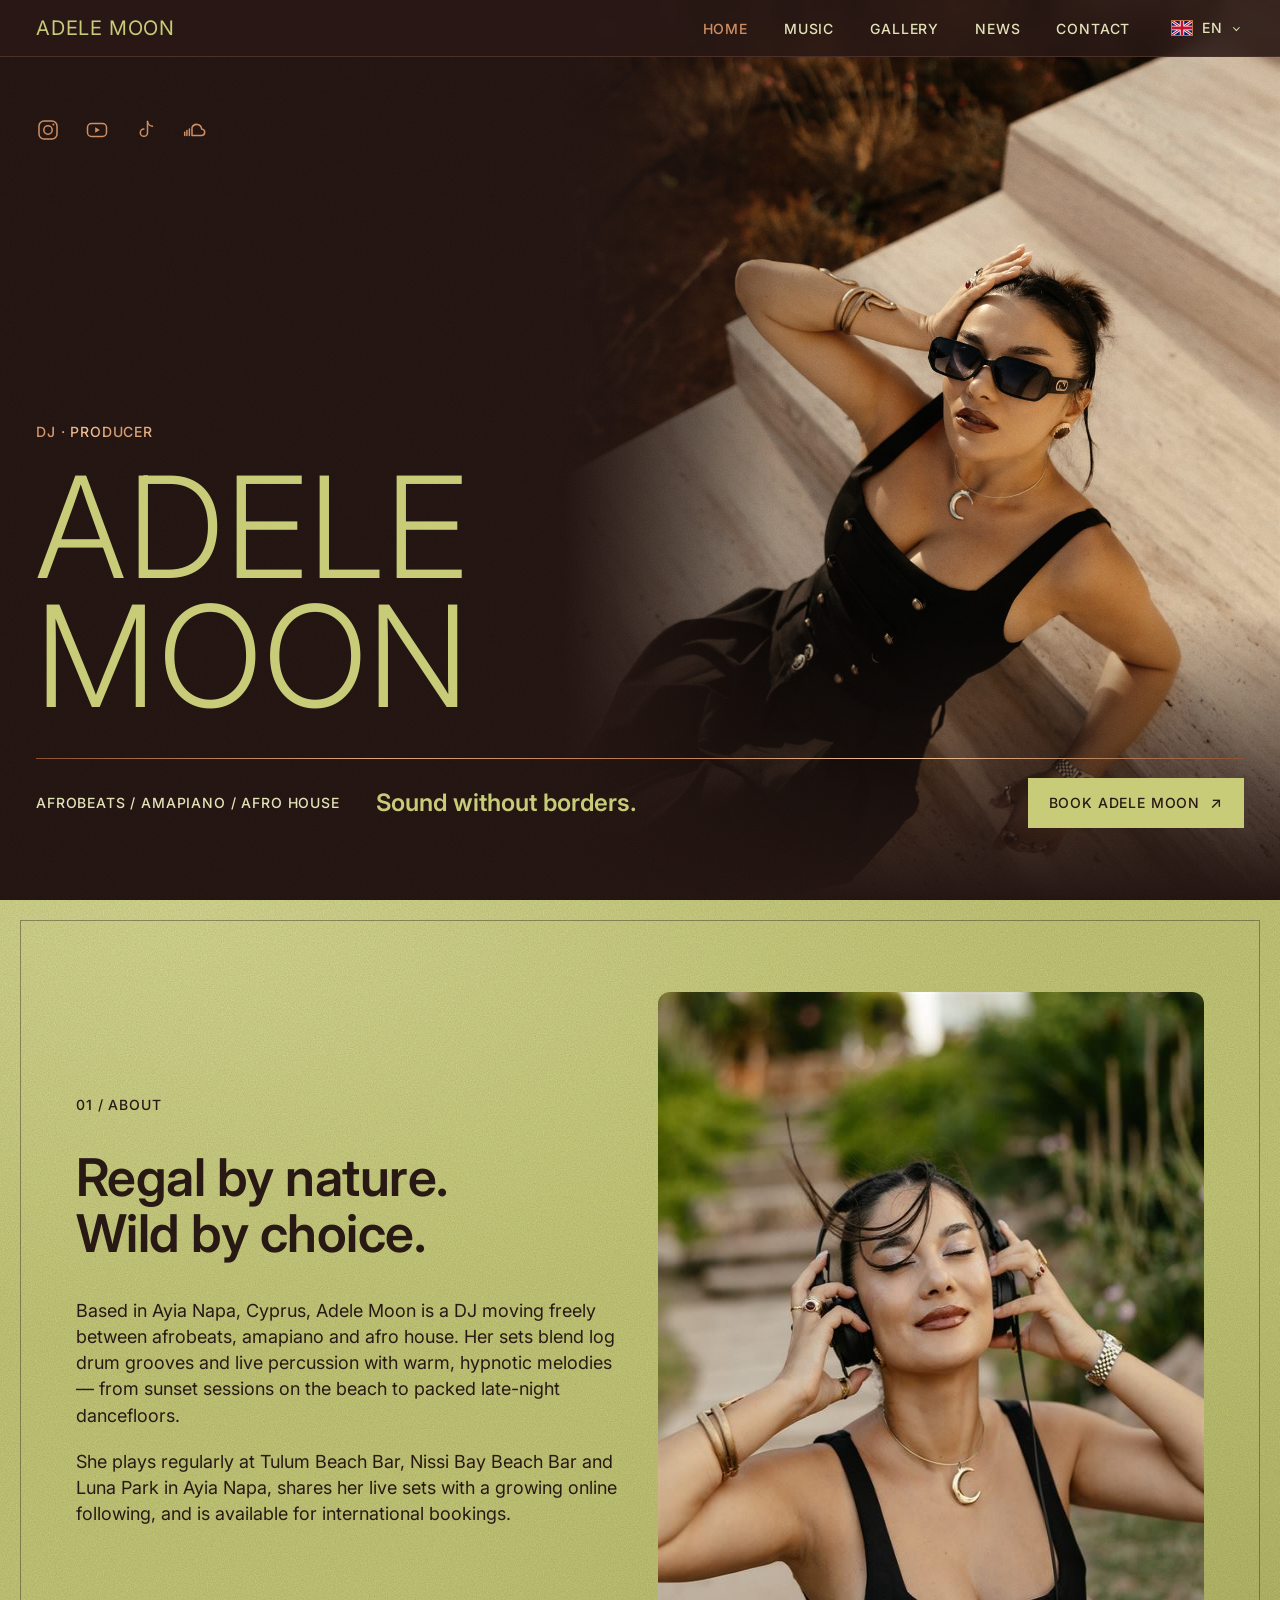
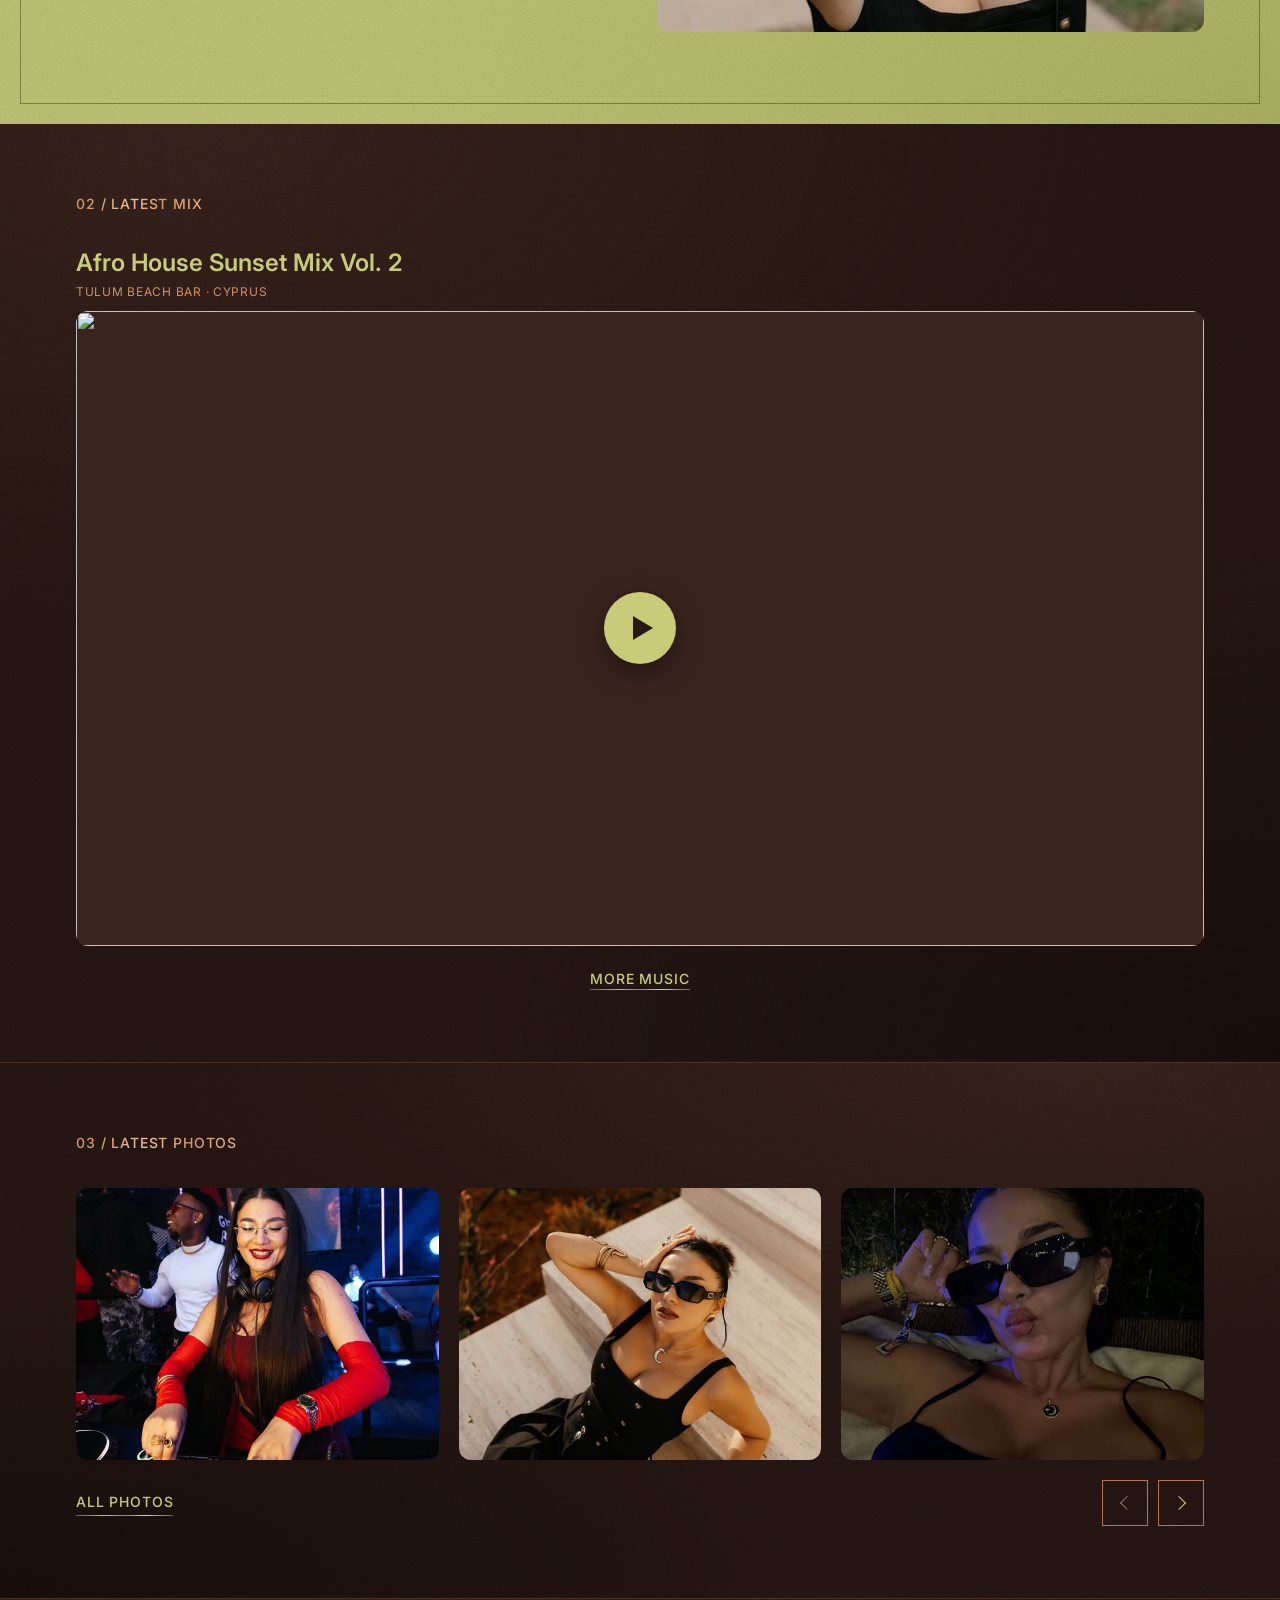
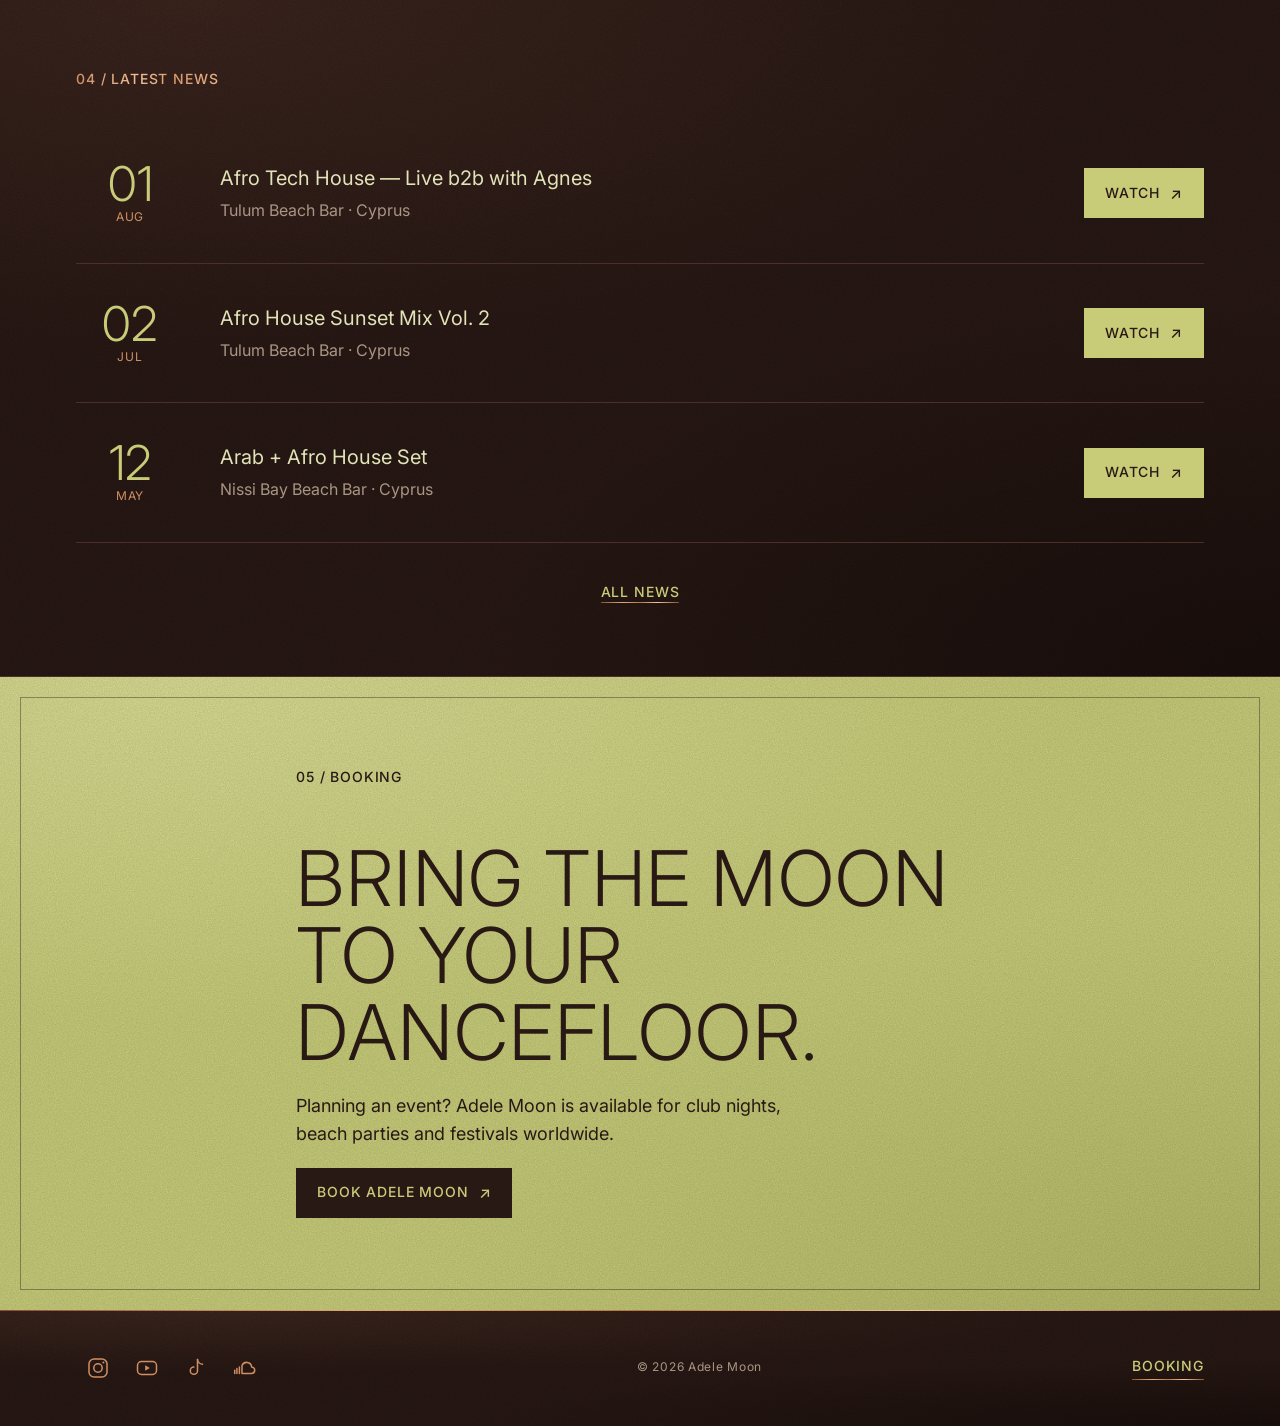
==== commit 0cd7afc1: "Hero: two-line name, brighter raised photo, social icons on the dark side Co-Authored-By: Claude Opu" ====
--- a/index.html
+++ b/index.html
@@ -49,7 +49,7 @@
 <link rel="preconnect" href="https://fonts.googleapis.com">
 <link rel="preconnect" href="https://fonts.gstatic.com" crossorigin>
 <link rel="stylesheet" href="https://fonts.googleapis.com/css2?family=Inter:wght@300;400;500;600&display=swap">
-<link rel="stylesheet" href="css/site.css?v=42ce2499">
+<link rel="stylesheet" href="css/site.css?v=0e4dec73">
 </head>
 <body>
 <a class="skip-link" href="#main" data-i18n>Skip to content</a>
--- a/css/site.css
+++ b/css/site.css
@@ -818,6 +818,45 @@
   }
 }
 
+/* Desktop: name always on two lines, photo raised and kept bright */
+@media (min-width: 769px) {
+  .hero__name span {
+    display: block;
+  }
+
+  .hero__name {
+    font-size: clamp(76px, 11vw, 200px);
+  }
+
+  .hero__photo {
+    width: min(56%, 1040px);
+    object-position: 50% 62%;
+    filter: sepia(0.2) saturate(0.95);
+    -webkit-mask-image: linear-gradient(to right, transparent 0%, #000 30%);
+    mask-image: linear-gradient(to right, transparent 0%, #000 30%);
+  }
+
+  .hero__scrim {
+    background:
+      linear-gradient(to right, var(--color-background) 0%, color-mix(in srgb, var(--color-background) 55%, transparent) 45%, transparent 70%),
+      linear-gradient(to top, var(--color-background) 0%, color-mix(in srgb, var(--color-background) 60%, transparent) 14%, transparent 32%);
+  }
+}
+
+@media (min-width: 769px) {
+  .hero__social {
+    right: auto;
+    left: var(--spacing-xl);
+    margin-left: -10px;
+  }
+}
+
+@media (min-width: 769px) and (max-width: 1440px) {
+  .hero__social {
+    left: var(--spacing-lg);
+  }
+}
+
 /* ===== page-hero.css ===== */
 .page-hero {
   position: relative;
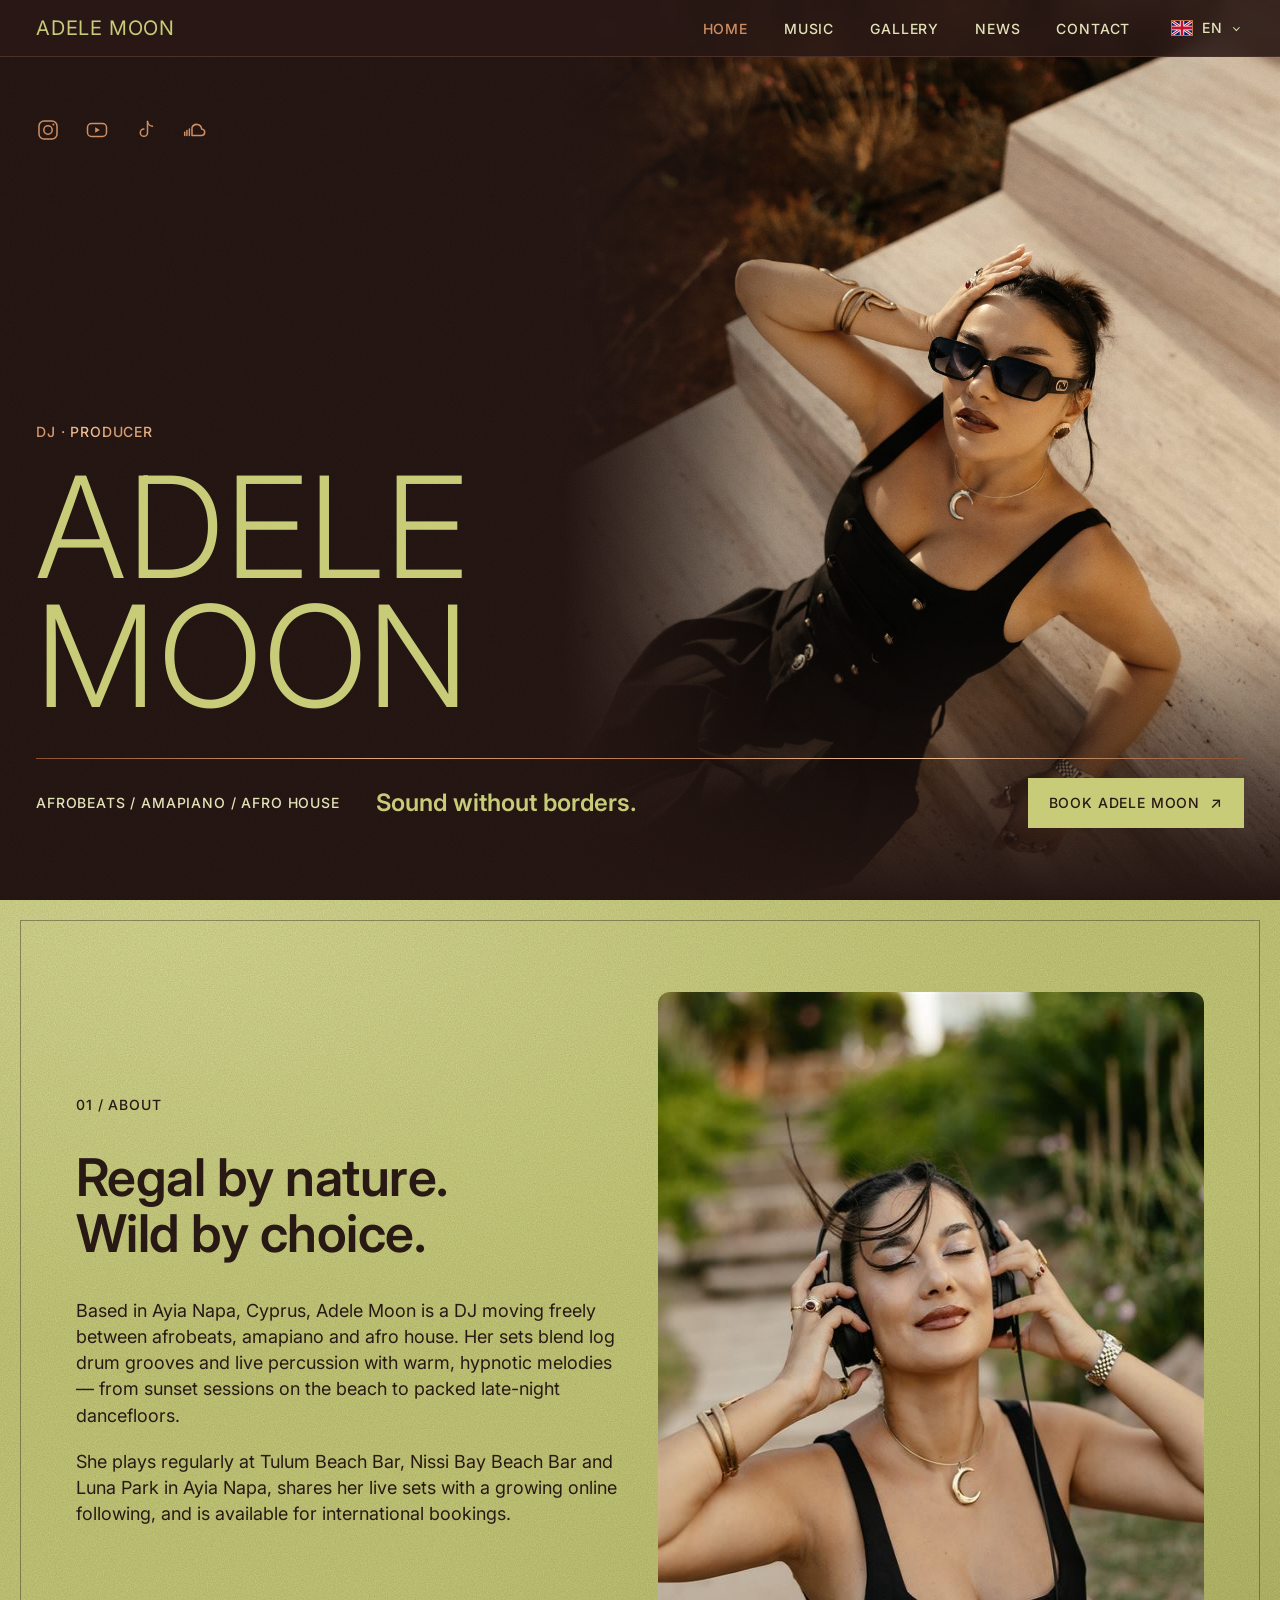
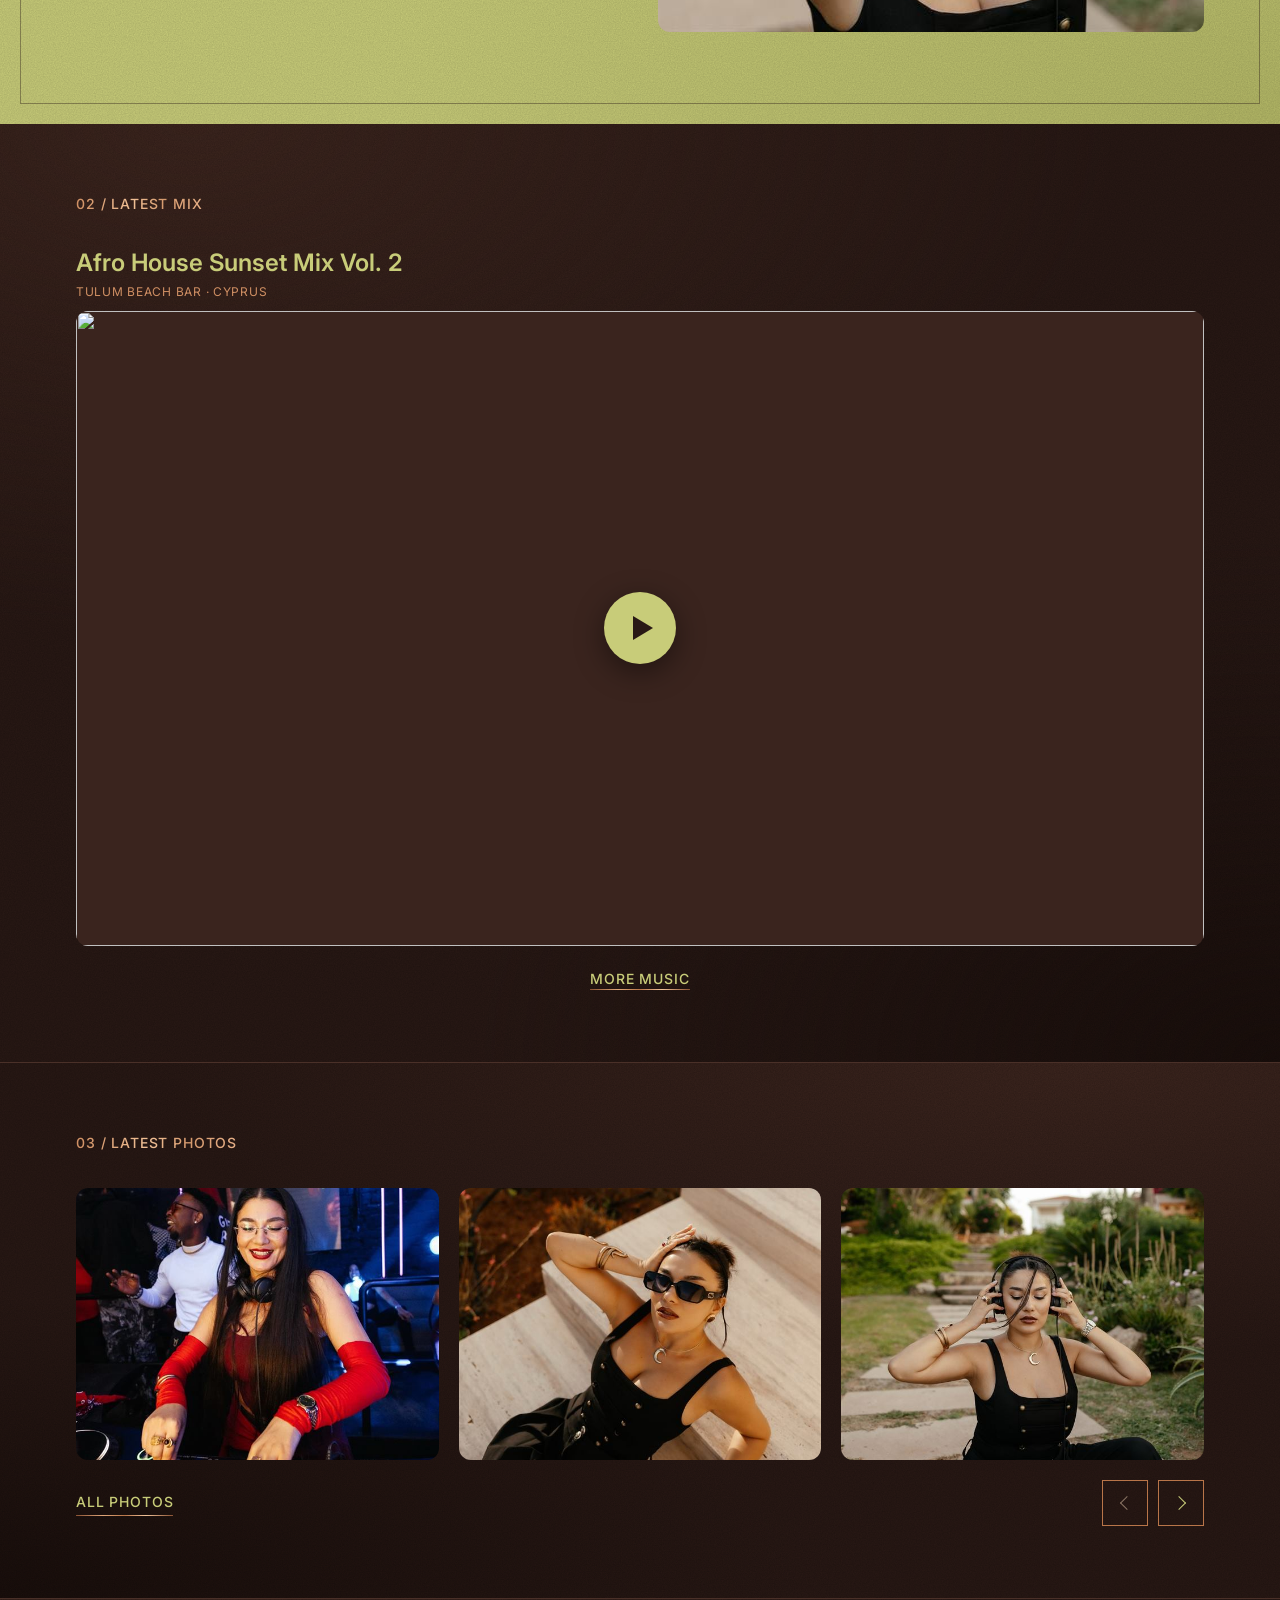
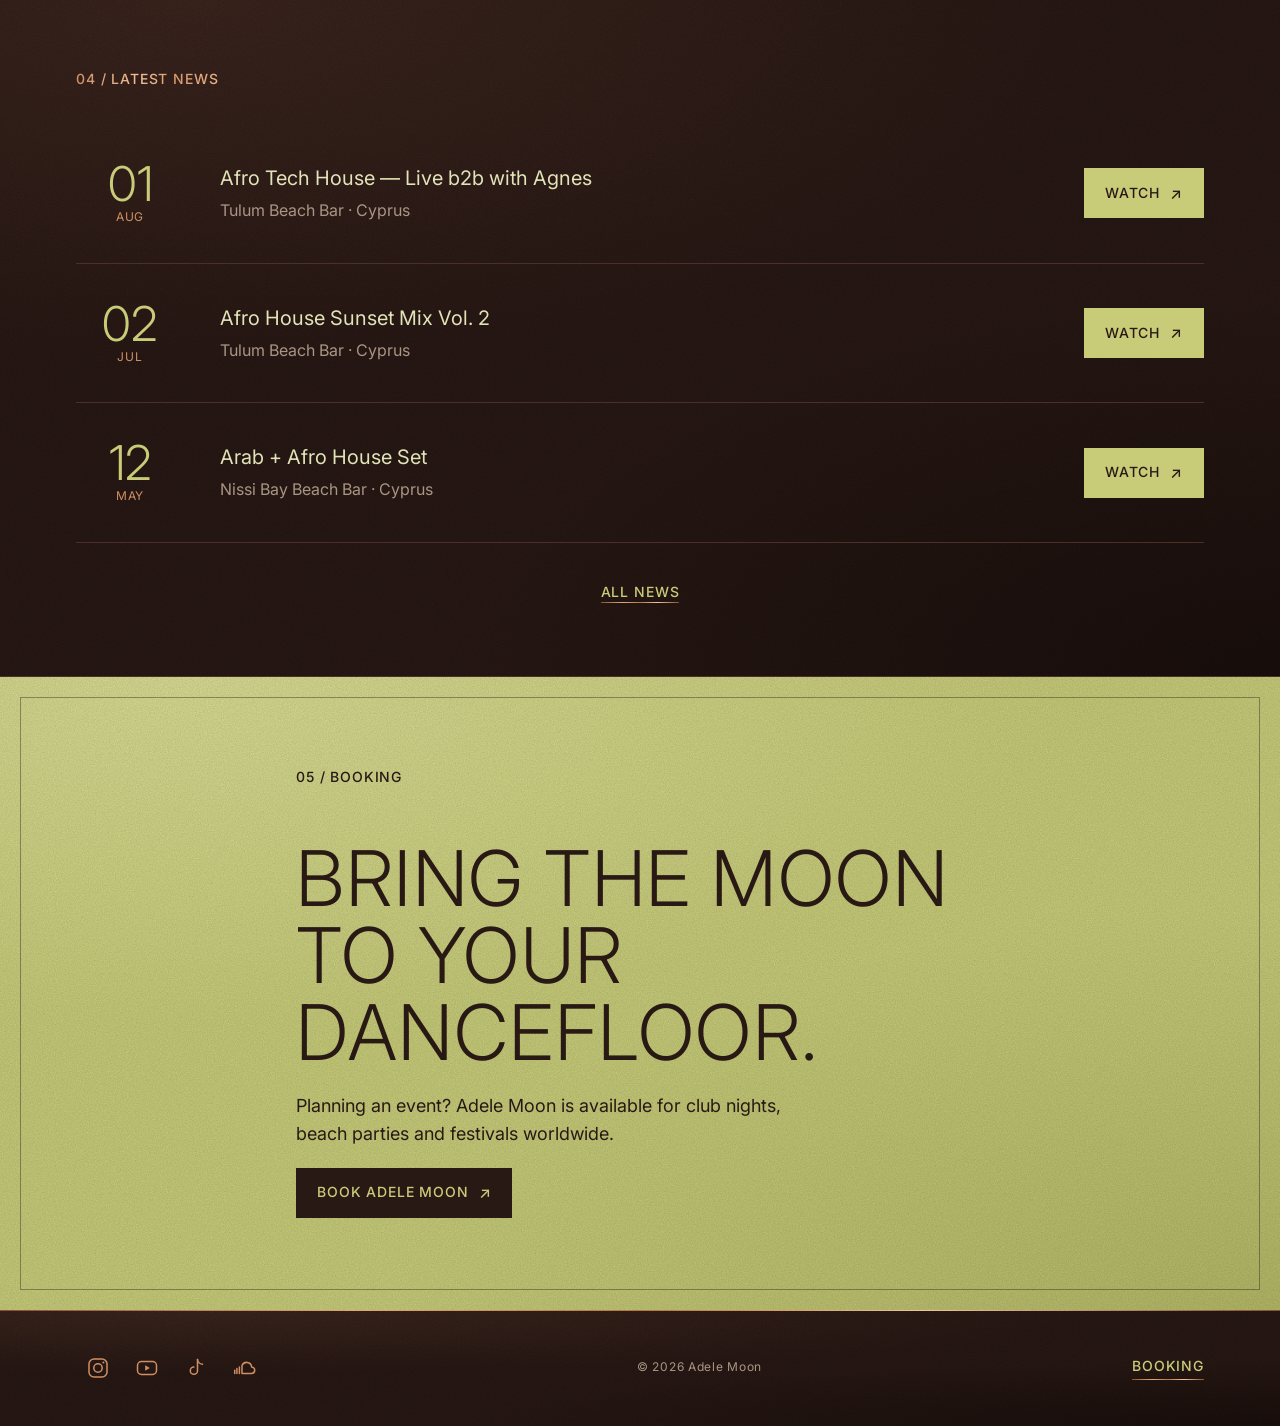
==== commit 97febb83: "Replace two soft night selfies with sharp photos Co-Authored-By: Claude Opus 5.5 <noreply@anthropic." ====
--- a/index.html
+++ b/index.html
@@ -206,7 +206,7 @@
             <img class="media" src="assets/img/adele/stairs-sm.jpg" alt="ADELE MOON portrait" loading="lazy" data-i18n-attr="alt">
           </a>
           <a class="slider__slide" href="gallery.html">
-            <img class="media" src="assets/img/adele/night-sunglasses-sm.jpg" alt="ADELE MOON portrait" loading="lazy" data-i18n-attr="alt">
+            <img class="media" src="assets/img/adele/garden-headphones-sm.jpg" alt="ADELE MOON portrait" loading="lazy" data-i18n-attr="alt">
           </a>
           <a class="slider__slide" href="gallery.html">
             <img class="media" src="assets/img/adele/decks-sparkle-sm.jpg" alt="Adele Moon behind the decks" loading="lazy" data-i18n-attr="alt">
@@ -215,7 +215,7 @@
             <img class="media" src="assets/img/adele/decks-party-sm.jpg" alt="Adele Moon behind the decks" loading="lazy" data-i18n-attr="alt">
           </a>
           <a class="slider__slide" href="gallery.html">
-            <img class="media" src="assets/img/adele/red-light-sm.jpg" alt="ADELE MOON portrait" loading="lazy" data-i18n-attr="alt">
+            <img class="media" src="assets/img/adele/dinner-smile-sm.jpg" alt="ADELE MOON portrait" loading="lazy" data-i18n-attr="alt">
           </a>
           <a class="slider__slide" href="gallery.html">
             <img class="media" src="assets/img/adele/sea-bw-sm.jpg" alt="Adele Moon by the sea" loading="lazy" data-i18n-attr="alt">
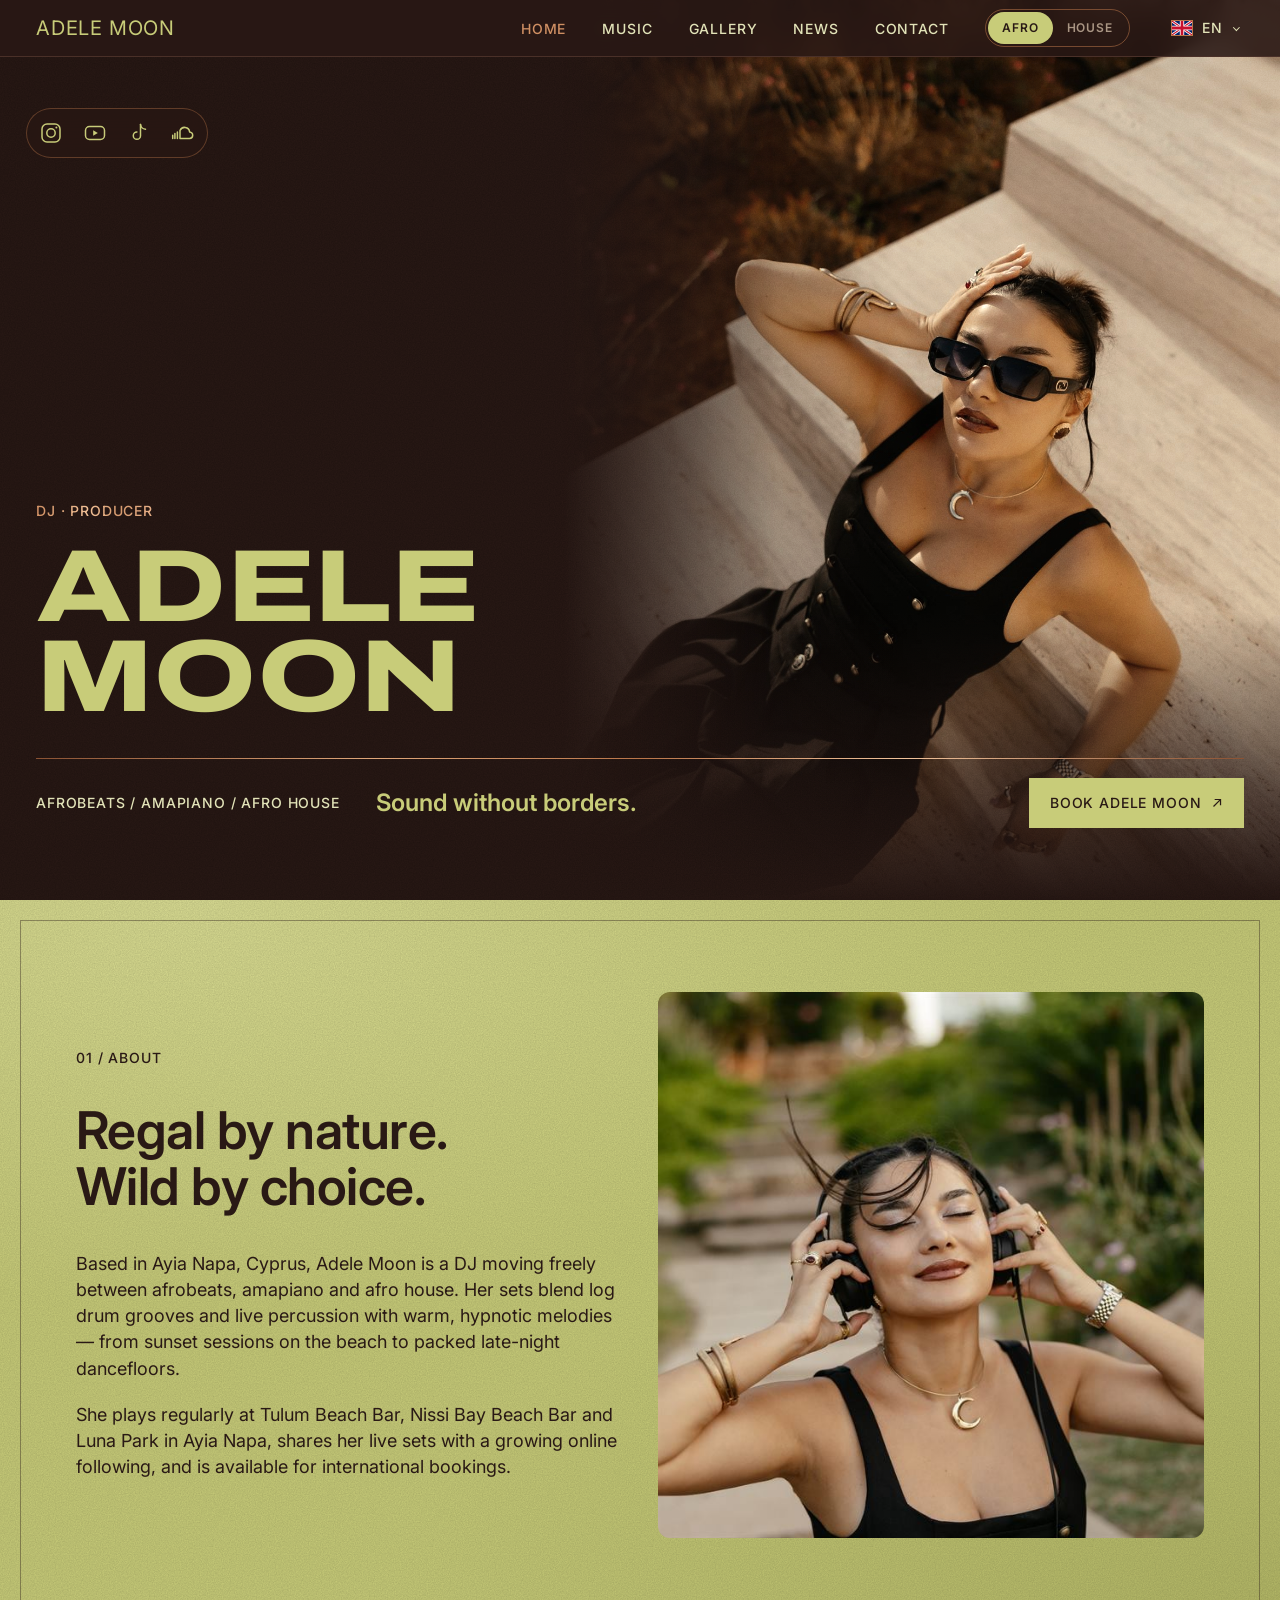
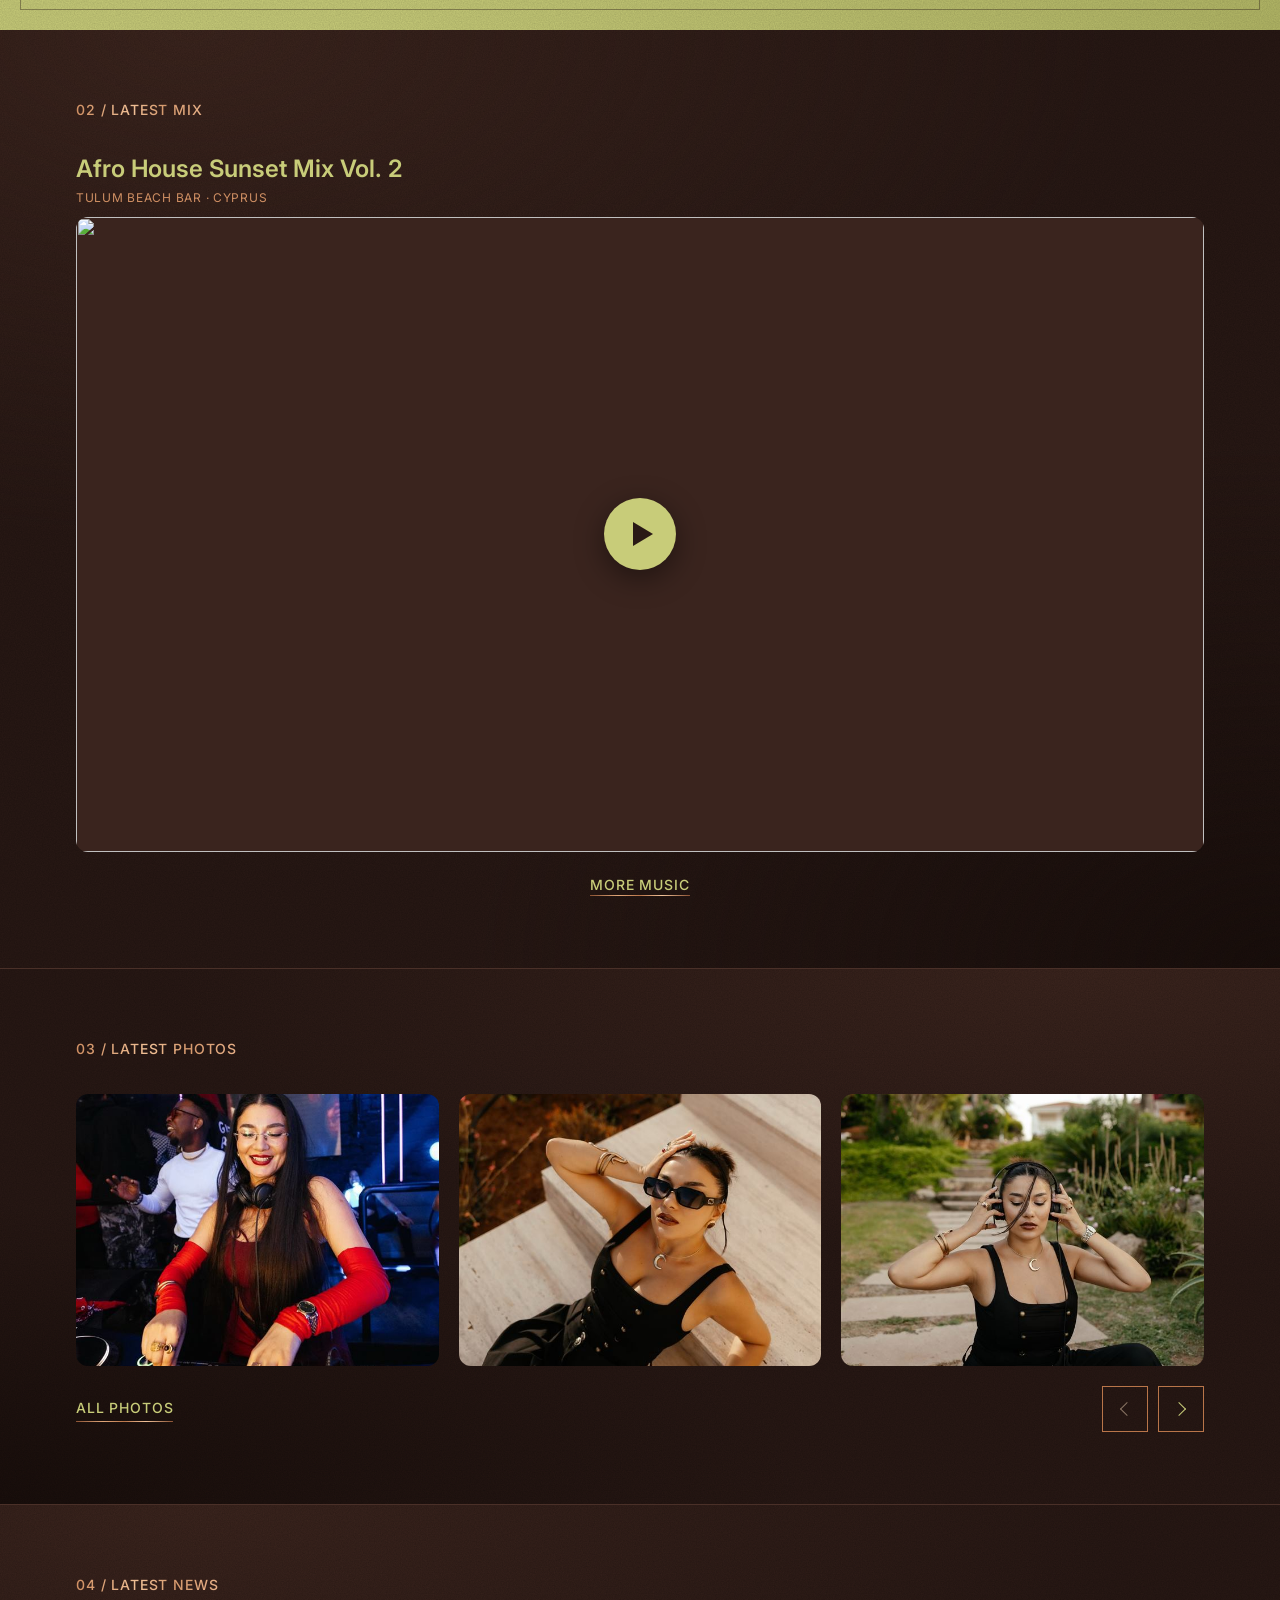
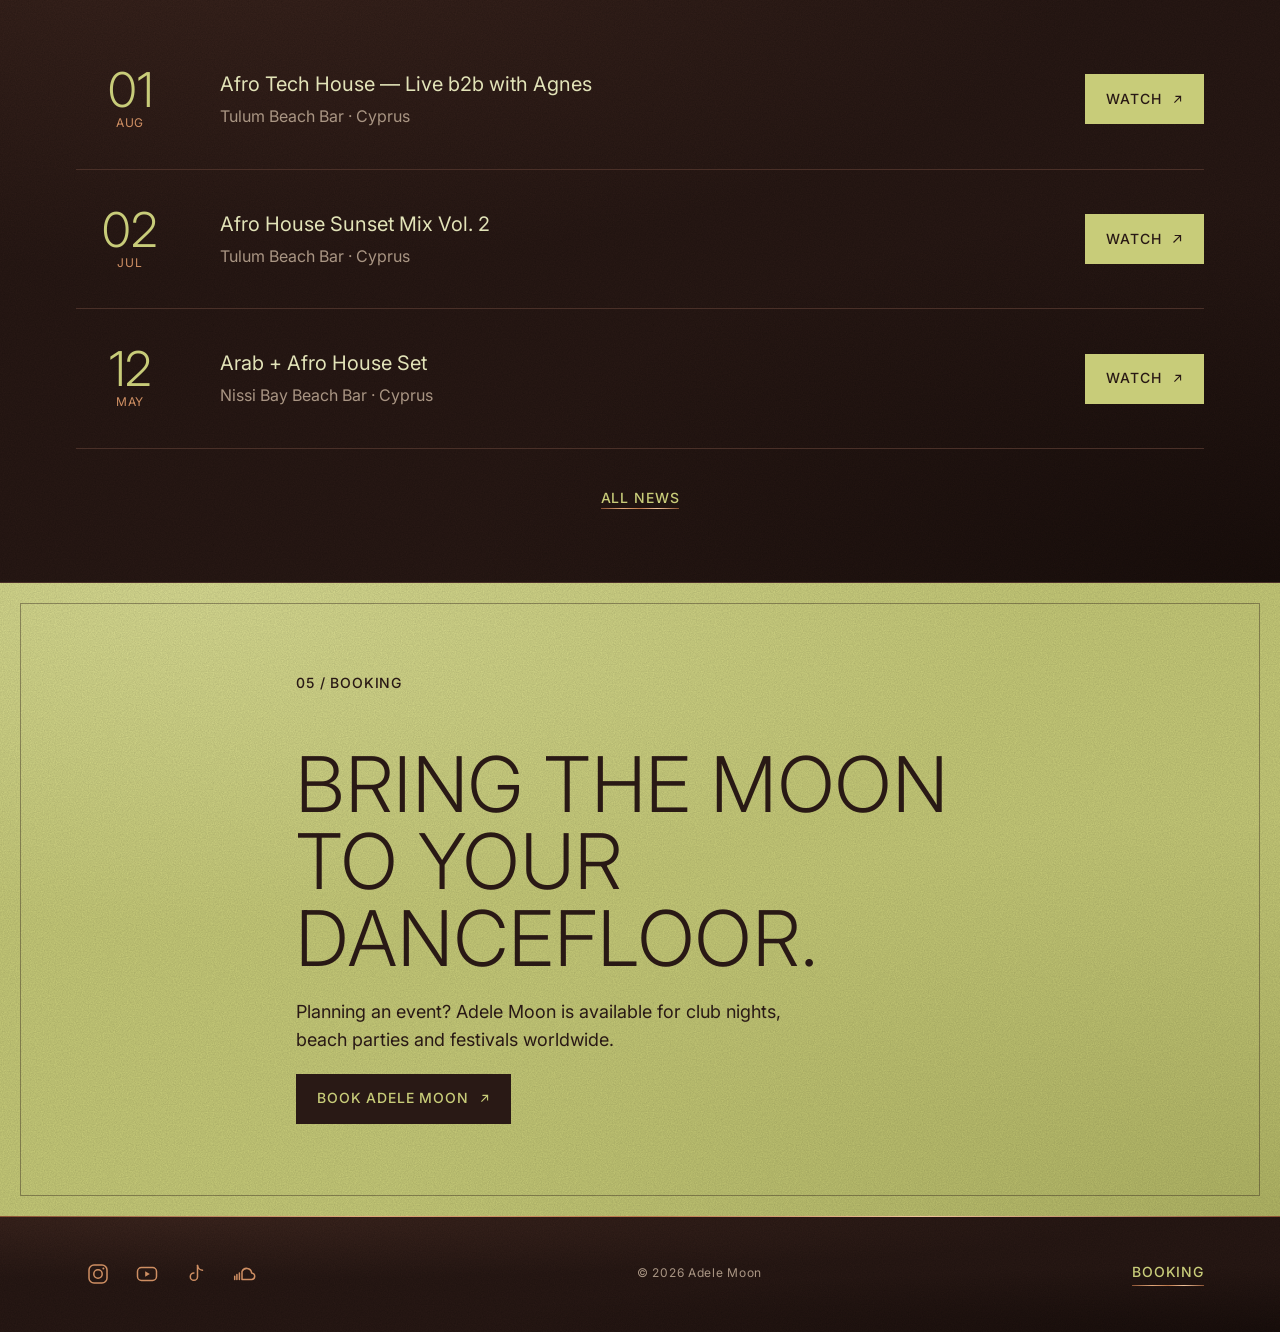
==== commit 94725e8c: "Add Afro / House mood switch and wide bold hero name - House mood: whole site in night blue (#0b1a36" ====
--- a/index.html
+++ b/index.html
@@ -3,6 +3,7 @@
 <head>
 <meta charset="UTF-8">
 <meta name="viewport" content="width=device-width, initial-scale=1">
+<script>try{if(localStorage.getItem("adel-mood")==="house")document.documentElement.setAttribute("data-theme","house")}catch(e){}</script>
 <title data-i18n>ADELE MOON — DJ · Producer</title>
 <meta name="description" content="ADELE MOON is an afrobeats / amapiano / afro house DJ and producer. Listen to her latest mixes, see upcoming tour dates and book her for your event." data-i18n-attr="content">
 <link rel="canonical" href="https://antonseliverstov.github.io/adele/">
@@ -49,7 +50,8 @@
 <link rel="preconnect" href="https://fonts.googleapis.com">
 <link rel="preconnect" href="https://fonts.gstatic.com" crossorigin>
 <link rel="stylesheet" href="https://fonts.googleapis.com/css2?family=Inter:wght@300;400;500;600&display=swap">
-<link rel="stylesheet" href="css/site.css?v=0e4dec73">
+<link rel="stylesheet" href="https://fonts.googleapis.com/css2?family=Archivo:wdth,wght@125,800&text=ADELMON&display=swap">
+<link rel="stylesheet" href="css/site.css?v=4c5b78f8">
 </head>
 <body>
 <a class="skip-link" href="#main" data-i18n>Skip to content</a>
@@ -65,6 +67,10 @@
         <li><a href="contact.html" data-i18n>Contact</a></li>
       </ul>
     </nav>
+    <div class="mood-switch" role="group" aria-label="Afro / House">
+      <button class="mood-switch__btn" type="button" data-mood="afro" aria-pressed="true">Afro</button>
+      <button class="mood-switch__btn" type="button" data-mood="house" aria-pressed="false">House</button>
+    </div>
     <div class="lang-switch" data-lang-switch>
       <button class="lang-switch__toggle" type="button" aria-expanded="false" aria-controls="lang-list" aria-label="Language" data-i18n-attr="aria-label" data-lang-toggle>
         <img class="lang-switch__flag" src="assets/flags/gb.svg" alt="" data-lang-flag>
@@ -136,7 +142,7 @@
 
 <main id="main">
   <section class="hero" id="hero">
-    <img class="hero__photo" src="assets/img/adele/stairs.jpg" alt="" aria-hidden="true">
+    <img class="hero__photo" src="assets/img/adele/stairs.jpg" data-hero-photo data-afro-src="assets/img/adele/stairs.jpg" data-house-src="assets/img/adele/decks-sparkle.jpg" alt="" aria-hidden="true">
     <div class="hero__scrim"></div>
     <div class="hero__content">
       <p class="hero__eyebrow" data-i18n>DJ · Producer</p>
@@ -297,6 +303,7 @@
 </footer>
 
 <script src="js/main.js?v=2" defer></script>
+<script src="js/mood.js?v=1" defer></script>
 <script src="js/header.js?v=2" defer></script>
 <script src="js/i18n.js?v=2" defer></script>
 <script src="js/embeds.js?v=3" defer></script>
--- a/css/site.css
+++ b/css/site.css
@@ -857,6 +857,27 @@
   }
 }
 
+/* Wide bold display for the artist name (Archivo Expanded 800, subset to the name's letters) */
+.hero__name {
+  font-family: 'Archivo', var(--font-display-family);
+  font-weight: 800;
+  font-stretch: expanded;
+  letter-spacing: -0.005em;
+  line-height: 0.88;
+}
+
+@media (min-width: 769px) {
+  .hero__name {
+    font-size: clamp(56px, 8vw, 168px);
+  }
+}
+
+@media (max-width: 768px) {
+  .hero__name {
+    font-size: clamp(44px, 16.5vw, 110px);
+  }
+}
+
 /* ===== page-hero.css ===== */
 .page-hero {
   position: relative;
@@ -2113,3 +2134,239 @@
     grid-template-columns: repeat(2, minmax(0, 1fr));
   }
 }
+
+/* ---------- Button arrow: drawn, never an emoji ---------- */
+
+.btn::after {
+  content: '';
+  flex: none;
+  width: 0.75em;
+  height: 0.75em;
+  background: currentColor;
+  -webkit-mask: url("data:image/svg+xml;utf8,<svg xmlns='http://www.w3.org/2000/svg' viewBox='0 0 16 16'><path d='M3.5 12.5 12 4M5 3.5h7.5V11' fill='none' stroke='black' stroke-width='1.6'/></svg>") center / contain no-repeat;
+  mask: url("data:image/svg+xml;utf8,<svg xmlns='http://www.w3.org/2000/svg' viewBox='0 0 16 16'><path d='M3.5 12.5 12 4M5 3.5h7.5V11' fill='none' stroke='black' stroke-width='1.6'/></svg>") center / contain no-repeat;
+}
+
+/* ---------- About photo: keep its proportions ---------- */
+
+.bio .media {
+  height: auto;
+  object-fit: cover;
+}
+
+/* ---------- Hero social icons on a frosted pill ---------- */
+
+.hero__social {
+  padding: 2px;
+  border-radius: var(--radius-full);
+  background: color-mix(in srgb, var(--brand-espresso) 55%, transparent);
+  border: 1px solid color-mix(in srgb, var(--brand-copper) 40%, transparent);
+  -webkit-backdrop-filter: blur(12px) saturate(1.2);
+  backdrop-filter: blur(12px) saturate(1.2);
+  gap: 0;
+}
+
+.hero__social a {
+  color: var(--color-primary);
+  border-radius: var(--radius-full);
+}
+
+.hero__social a:hover,
+.hero__social a:focus-visible {
+  color: var(--color-on-primary);
+  background: var(--color-primary);
+}
+
+/* ---------- Mobile hero: name, then photo, then details (no text over the photo) ---------- */
+
+@media (max-width: 768px) {
+  .hero {
+    flex-direction: column;
+    align-items: stretch;
+    min-height: 0;
+    padding: calc(var(--spacing-lg) + var(--spacing-md) + var(--spacing-lg)) var(--spacing-md) var(--spacing-lg);
+  }
+
+  .hero__content {
+    display: contents;
+  }
+
+  .hero__scrim {
+    display: none;
+  }
+
+  .hero__eyebrow {
+    order: 1;
+  }
+
+  .hero__name {
+    order: 2;
+    margin-top: var(--spacing-sm);
+  }
+
+  .hero__photo {
+    order: 3;
+    position: relative;
+    z-index: 1;
+    width: 100%;
+    height: auto;
+    aspect-ratio: 4 / 5;
+    margin-top: var(--spacing-md);
+    border-radius: var(--radius-lg);
+    object-position: 50% 35%;
+    filter: none;
+  }
+
+  .hero__social {
+    order: 4;
+    position: relative;
+    z-index: 2;
+    top: auto;
+    right: auto;
+    left: auto;
+    align-self: flex-end;
+    margin: calc(-44px - 4px - 12px) 12px 0 0;
+  }
+
+  .hero__meta {
+    order: 5;
+    margin-top: var(--spacing-lg);
+  }
+}
+
+/* ===== theme-house.css ===== */
+/* ADELE MOON — House mood: night blue instead of espresso.
+   Citron and copper stay; everything brown becomes blue.
+   Applied with <html data-theme="house">. */
+
+[data-theme="house"] {
+  --brand-espresso: #0b1a36;
+
+  --color-on-primary: #0b1a36;
+  --color-on-primary-container: #0b1a36;
+  --color-on-secondary: #0b1a36;
+  --color-secondary-container: #17294d;
+  --color-tertiary: #7d8aa6;
+  --color-on-tertiary: #0b1a36;
+  --color-tertiary-container: #122244;
+  --color-on-tertiary-container: #d6dbe8;
+  --color-error-container: #3a1626;
+  --color-background: #0b1a36;
+  --color-surface: #0b1a36;
+  --color-surface-variant: #17294d;
+  --color-on-surface-variant: #9aa6c0;
+  --color-surface-dim: #071228;
+  --color-surface-bright: #17294d;
+  --color-surface-container-lowest: #071228;
+  --color-surface-container-low: #091630;
+  --color-surface-container: #122244;
+  --color-surface-container-high: #17294d;
+  --color-surface-container-highest: #1f3560;
+  --color-outline-variant: #243a66;
+  --color-inverse-on-surface: #0b1a36;
+  --color-inverse-primary: #0b1a36;
+  --color-on-primary-fixed: #0b1a36;
+  --color-on-primary-fixed-variant: #17294d;
+
+  --velvet-dark:
+    radial-gradient(120% 90% at 15% 0%, #1b3260 0%, transparent 60%),
+    radial-gradient(90% 80% at 100% 100%, #050d1f 0%, transparent 70%),
+    #0b1a36;
+  --velvet-dark-alt:
+    radial-gradient(120% 90% at 85% 0%, #1b3260 0%, transparent 60%),
+    radial-gradient(90% 80% at 0% 100%, #050d1f 0%, transparent 70%),
+    #0b1a36;
+
+  color-scheme: dark;
+}
+
+/* photos: no warm sepia in the blue mood, a touch of cool instead */
+[data-theme="house"] .hero__photo,
+[data-theme="house"] .page-hero__media {
+  filter: saturate(0.95) hue-rotate(-6deg);
+}
+
+/* smooth switch between moods */
+html.mood-anim body,
+html.mood-anim .section,
+html.mood-anim .site-header,
+html.mood-anim .site-footer,
+html.mood-anim .hero {
+  transition: background-color 0.5s ease, background 0.5s ease, color 0.5s ease;
+}
+
+/* ---------- Afro / House switch in the header ---------- */
+
+.mood-switch {
+  display: inline-flex;
+  align-items: center;
+  margin-left: var(--spacing-lg);
+  padding: 2px;
+  border: 1px solid color-mix(in srgb, var(--brand-copper) 55%, transparent);
+  border-radius: var(--radius-full);
+}
+
+.mood-switch__btn {
+  min-height: 32px;
+  padding: 0 14px;
+  border-radius: var(--radius-full);
+  font-family: var(--font-label-md-family);
+  font-size: var(--font-label-sm-size);
+  font-weight: 600;
+  letter-spacing: 0.08em;
+  text-transform: uppercase;
+  color: var(--color-on-surface-variant);
+  transition: background var(--duration-fast) var(--easing-standard), color var(--duration-fast) var(--easing-standard);
+}
+
+.mood-switch__btn:hover,
+.mood-switch__btn:focus-visible {
+  color: var(--color-primary);
+}
+
+.mood-switch__btn[aria-pressed='true'] {
+  background: var(--color-primary);
+  color: var(--color-on-primary);
+}
+
+@media (max-width: 1100px) {
+  .mood-switch {
+    margin-left: auto;
+  }
+
+  .mood-switch + .lang-switch,
+  .mood-switch ~ .lang-switch {
+    margin-left: var(--spacing-sm);
+  }
+}
+
+@media (max-width: 420px) {
+  .site-header__inner {
+    padding-inline: var(--spacing-md);
+    gap: var(--spacing-sm);
+  }
+
+  .site-header__logo {
+    font-size: 15px;
+    letter-spacing: 0.02em;
+  }
+
+  .mood-switch__btn {
+    min-height: 30px;
+    padding: 0 9px;
+    letter-spacing: 0.04em;
+  }
+
+  .lang-switch {
+    margin-right: 0;
+  }
+
+  .lang-switch__code {
+    display: none;
+  }
+
+  .site-header__burger {
+    flex: none;
+    width: 28px;
+  }
+}
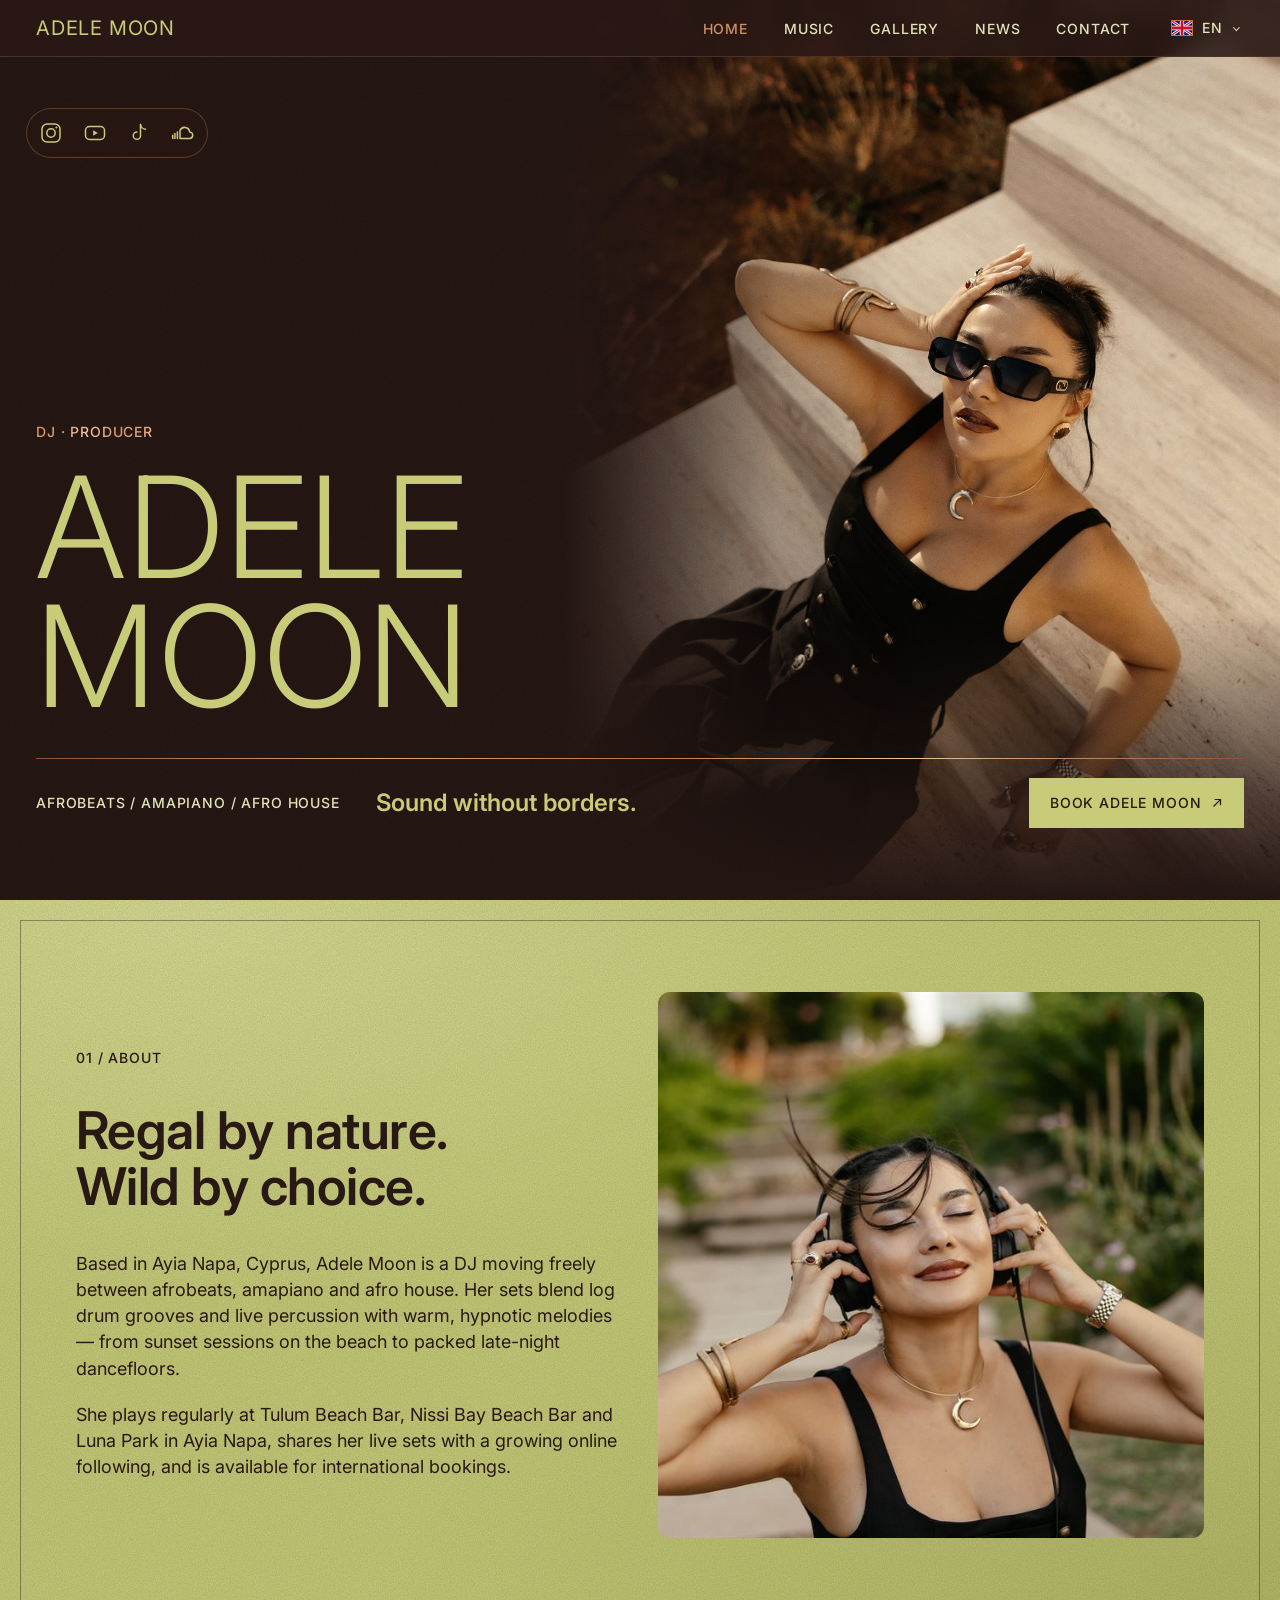
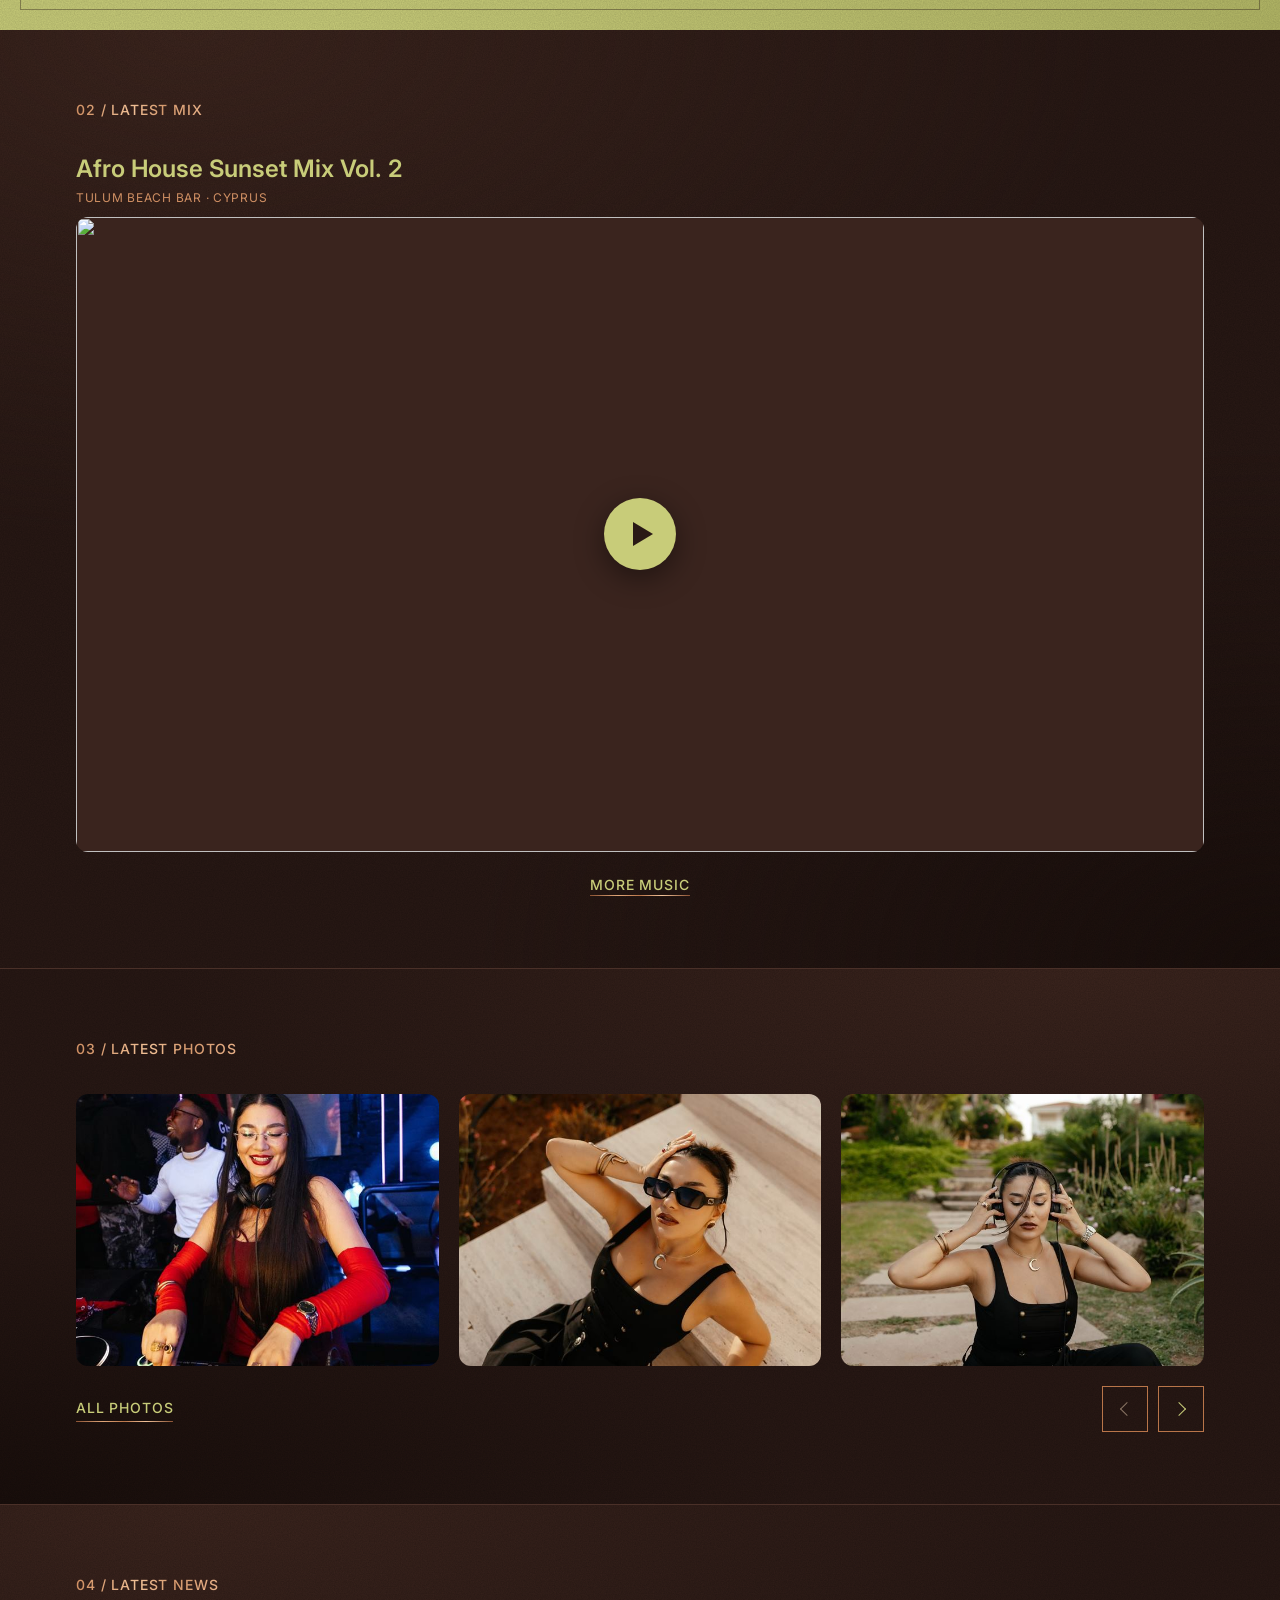
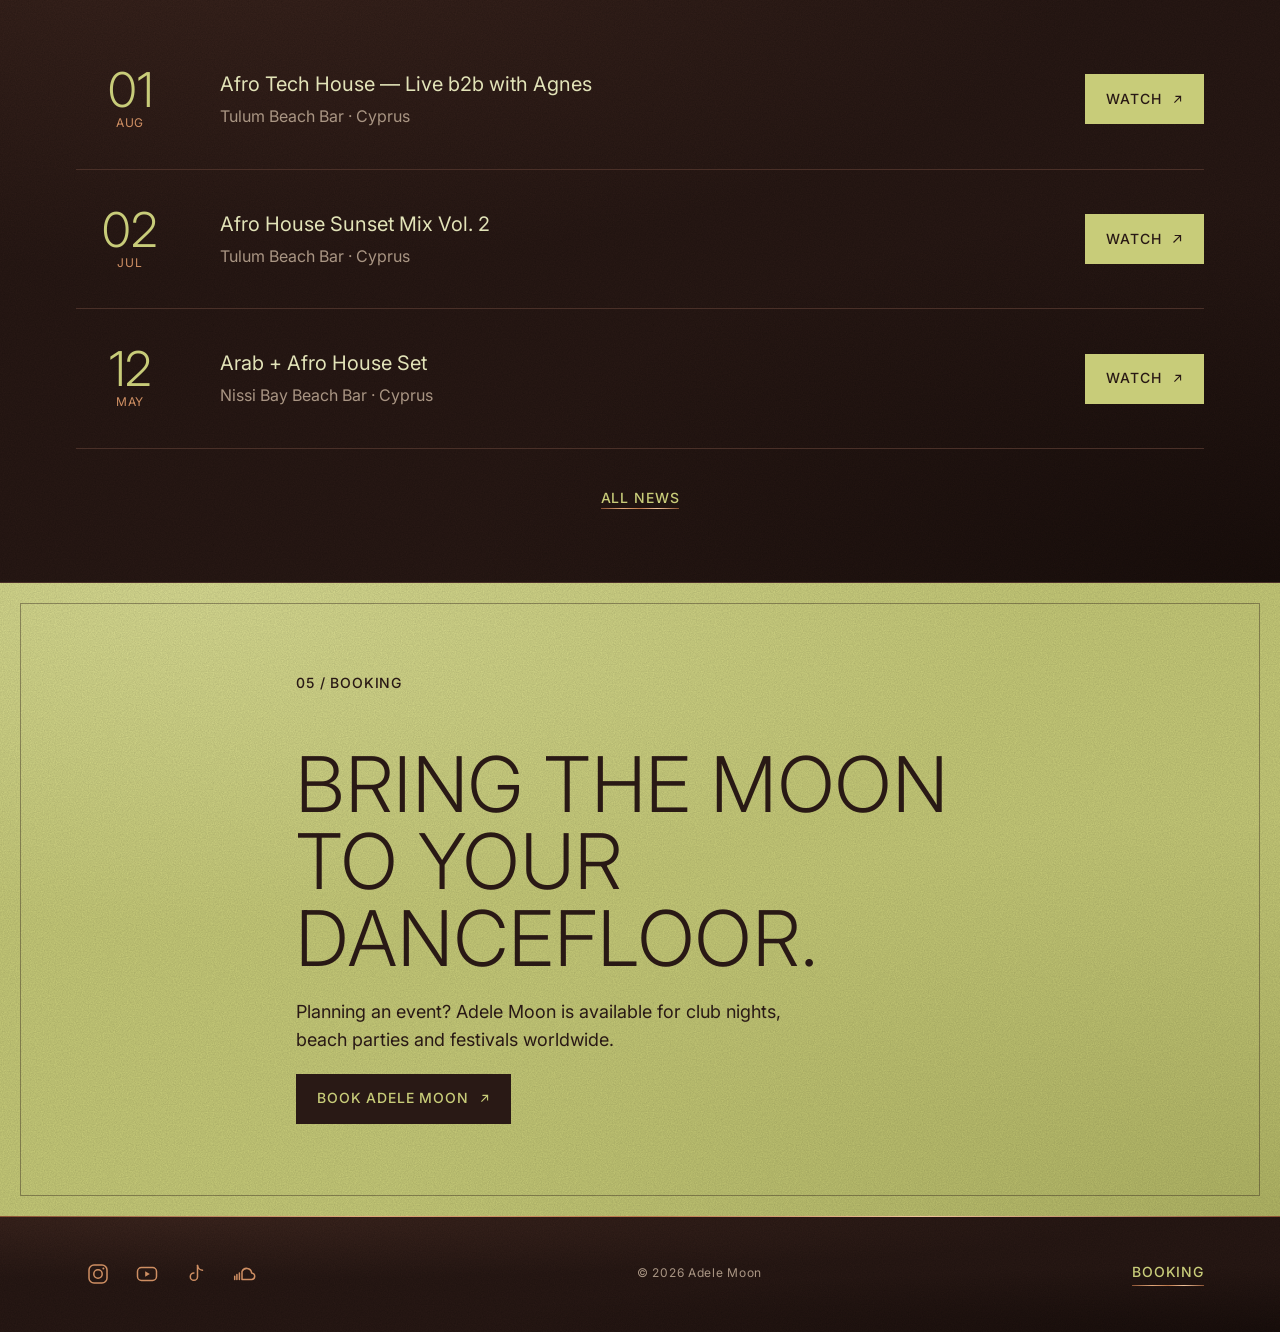
==== commit 02337c6e: "Revert Afro/House blue mood and wide hero font Mobile fixes (photo without text overlay, frosted soc" ====
--- a/index.html
+++ b/index.html
@@ -3,7 +3,6 @@
 <head>
 <meta charset="UTF-8">
 <meta name="viewport" content="width=device-width, initial-scale=1">
-<script>try{if(localStorage.getItem("adel-mood")==="house")document.documentElement.setAttribute("data-theme","house")}catch(e){}</script>
 <title data-i18n>ADELE MOON — DJ · Producer</title>
 <meta name="description" content="ADELE MOON is an afrobeats / amapiano / afro house DJ and producer. Listen to her latest mixes, see upcoming tour dates and book her for your event." data-i18n-attr="content">
 <link rel="canonical" href="https://antonseliverstov.github.io/adele/">
@@ -50,8 +49,7 @@
 <link rel="preconnect" href="https://fonts.googleapis.com">
 <link rel="preconnect" href="https://fonts.gstatic.com" crossorigin>
 <link rel="stylesheet" href="https://fonts.googleapis.com/css2?family=Inter:wght@300;400;500;600&display=swap">
-<link rel="stylesheet" href="https://fonts.googleapis.com/css2?family=Archivo:wdth,wght@125,800&text=ADELMON&display=swap">
-<link rel="stylesheet" href="css/site.css?v=4c5b78f8">
+<link rel="stylesheet" href="css/site.css?v=fc1c0df1">
 </head>
 <body>
 <a class="skip-link" href="#main" data-i18n>Skip to content</a>
@@ -67,10 +65,6 @@
         <li><a href="contact.html" data-i18n>Contact</a></li>
       </ul>
     </nav>
-    <div class="mood-switch" role="group" aria-label="Afro / House">
-      <button class="mood-switch__btn" type="button" data-mood="afro" aria-pressed="true">Afro</button>
-      <button class="mood-switch__btn" type="button" data-mood="house" aria-pressed="false">House</button>
-    </div>
     <div class="lang-switch" data-lang-switch>
       <button class="lang-switch__toggle" type="button" aria-expanded="false" aria-controls="lang-list" aria-label="Language" data-i18n-attr="aria-label" data-lang-toggle>
         <img class="lang-switch__flag" src="assets/flags/gb.svg" alt="" data-lang-flag>
@@ -142,7 +136,7 @@
 
 <main id="main">
   <section class="hero" id="hero">
-    <img class="hero__photo" src="assets/img/adele/stairs.jpg" data-hero-photo data-afro-src="assets/img/adele/stairs.jpg" data-house-src="assets/img/adele/decks-sparkle.jpg" alt="" aria-hidden="true">
+    <img class="hero__photo" src="assets/img/adele/stairs.jpg" alt="" aria-hidden="true">
     <div class="hero__scrim"></div>
     <div class="hero__content">
       <p class="hero__eyebrow" data-i18n>DJ · Producer</p>
@@ -303,7 +297,6 @@
 </footer>
 
 <script src="js/main.js?v=2" defer></script>
-<script src="js/mood.js?v=1" defer></script>
 <script src="js/header.js?v=2" defer></script>
 <script src="js/i18n.js?v=2" defer></script>
 <script src="js/embeds.js?v=3" defer></script>
--- a/css/site.css
+++ b/css/site.css
@@ -857,27 +857,6 @@
   }
 }
 
-/* Wide bold display for the artist name (Archivo Expanded 800, subset to the name's letters) */
-.hero__name {
-  font-family: 'Archivo', var(--font-display-family);
-  font-weight: 800;
-  font-stretch: expanded;
-  letter-spacing: -0.005em;
-  line-height: 0.88;
-}
-
-@media (min-width: 769px) {
-  .hero__name {
-    font-size: clamp(56px, 8vw, 168px);
-  }
-}
-
-@media (max-width: 768px) {
-  .hero__name {
-    font-size: clamp(44px, 16.5vw, 110px);
-  }
-}
-
 /* ===== page-hero.css ===== */
 .page-hero {
   position: relative;
@@ -2233,140 +2212,3 @@
     margin-top: var(--spacing-lg);
   }
 }
-
-/* ===== theme-house.css ===== */
-/* ADELE MOON — House mood: night blue instead of espresso.
-   Citron and copper stay; everything brown becomes blue.
-   Applied with <html data-theme="house">. */
-
-[data-theme="house"] {
-  --brand-espresso: #0b1a36;
-
-  --color-on-primary: #0b1a36;
-  --color-on-primary-container: #0b1a36;
-  --color-on-secondary: #0b1a36;
-  --color-secondary-container: #17294d;
-  --color-tertiary: #7d8aa6;
-  --color-on-tertiary: #0b1a36;
-  --color-tertiary-container: #122244;
-  --color-on-tertiary-container: #d6dbe8;
-  --color-error-container: #3a1626;
-  --color-background: #0b1a36;
-  --color-surface: #0b1a36;
-  --color-surface-variant: #17294d;
-  --color-on-surface-variant: #9aa6c0;
-  --color-surface-dim: #071228;
-  --color-surface-bright: #17294d;
-  --color-surface-container-lowest: #071228;
-  --color-surface-container-low: #091630;
-  --color-surface-container: #122244;
-  --color-surface-container-high: #17294d;
-  --color-surface-container-highest: #1f3560;
-  --color-outline-variant: #243a66;
-  --color-inverse-on-surface: #0b1a36;
-  --color-inverse-primary: #0b1a36;
-  --color-on-primary-fixed: #0b1a36;
-  --color-on-primary-fixed-variant: #17294d;
-
-  --velvet-dark:
-    radial-gradient(120% 90% at 15% 0%, #1b3260 0%, transparent 60%),
-    radial-gradient(90% 80% at 100% 100%, #050d1f 0%, transparent 70%),
-    #0b1a36;
-  --velvet-dark-alt:
-    radial-gradient(120% 90% at 85% 0%, #1b3260 0%, transparent 60%),
-    radial-gradient(90% 80% at 0% 100%, #050d1f 0%, transparent 70%),
-    #0b1a36;
-
-  color-scheme: dark;
-}
-
-/* photos: no warm sepia in the blue mood, a touch of cool instead */
-[data-theme="house"] .hero__photo,
-[data-theme="house"] .page-hero__media {
-  filter: saturate(0.95) hue-rotate(-6deg);
-}
-
-/* smooth switch between moods */
-html.mood-anim body,
-html.mood-anim .section,
-html.mood-anim .site-header,
-html.mood-anim .site-footer,
-html.mood-anim .hero {
-  transition: background-color 0.5s ease, background 0.5s ease, color 0.5s ease;
-}
-
-/* ---------- Afro / House switch in the header ---------- */
-
-.mood-switch {
-  display: inline-flex;
-  align-items: center;
-  margin-left: var(--spacing-lg);
-  padding: 2px;
-  border: 1px solid color-mix(in srgb, var(--brand-copper) 55%, transparent);
-  border-radius: var(--radius-full);
-}
-
-.mood-switch__btn {
-  min-height: 32px;
-  padding: 0 14px;
-  border-radius: var(--radius-full);
-  font-family: var(--font-label-md-family);
-  font-size: var(--font-label-sm-size);
-  font-weight: 600;
-  letter-spacing: 0.08em;
-  text-transform: uppercase;
-  color: var(--color-on-surface-variant);
-  transition: background var(--duration-fast) var(--easing-standard), color var(--duration-fast) var(--easing-standard);
-}
-
-.mood-switch__btn:hover,
-.mood-switch__btn:focus-visible {
-  color: var(--color-primary);
-}
-
-.mood-switch__btn[aria-pressed='true'] {
-  background: var(--color-primary);
-  color: var(--color-on-primary);
-}
-
-@media (max-width: 1100px) {
-  .mood-switch {
-    margin-left: auto;
-  }
-
-  .mood-switch + .lang-switch,
-  .mood-switch ~ .lang-switch {
-    margin-left: var(--spacing-sm);
-  }
-}
-
-@media (max-width: 420px) {
-  .site-header__inner {
-    padding-inline: var(--spacing-md);
-    gap: var(--spacing-sm);
-  }
-
-  .site-header__logo {
-    font-size: 15px;
-    letter-spacing: 0.02em;
-  }
-
-  .mood-switch__btn {
-    min-height: 30px;
-    padding: 0 9px;
-    letter-spacing: 0.04em;
-  }
-
-  .lang-switch {
-    margin-right: 0;
-  }
-
-  .lang-switch__code {
-    display: none;
-  }
-
-  .site-header__burger {
-    flex: none;
-    width: 28px;
-  }
-}
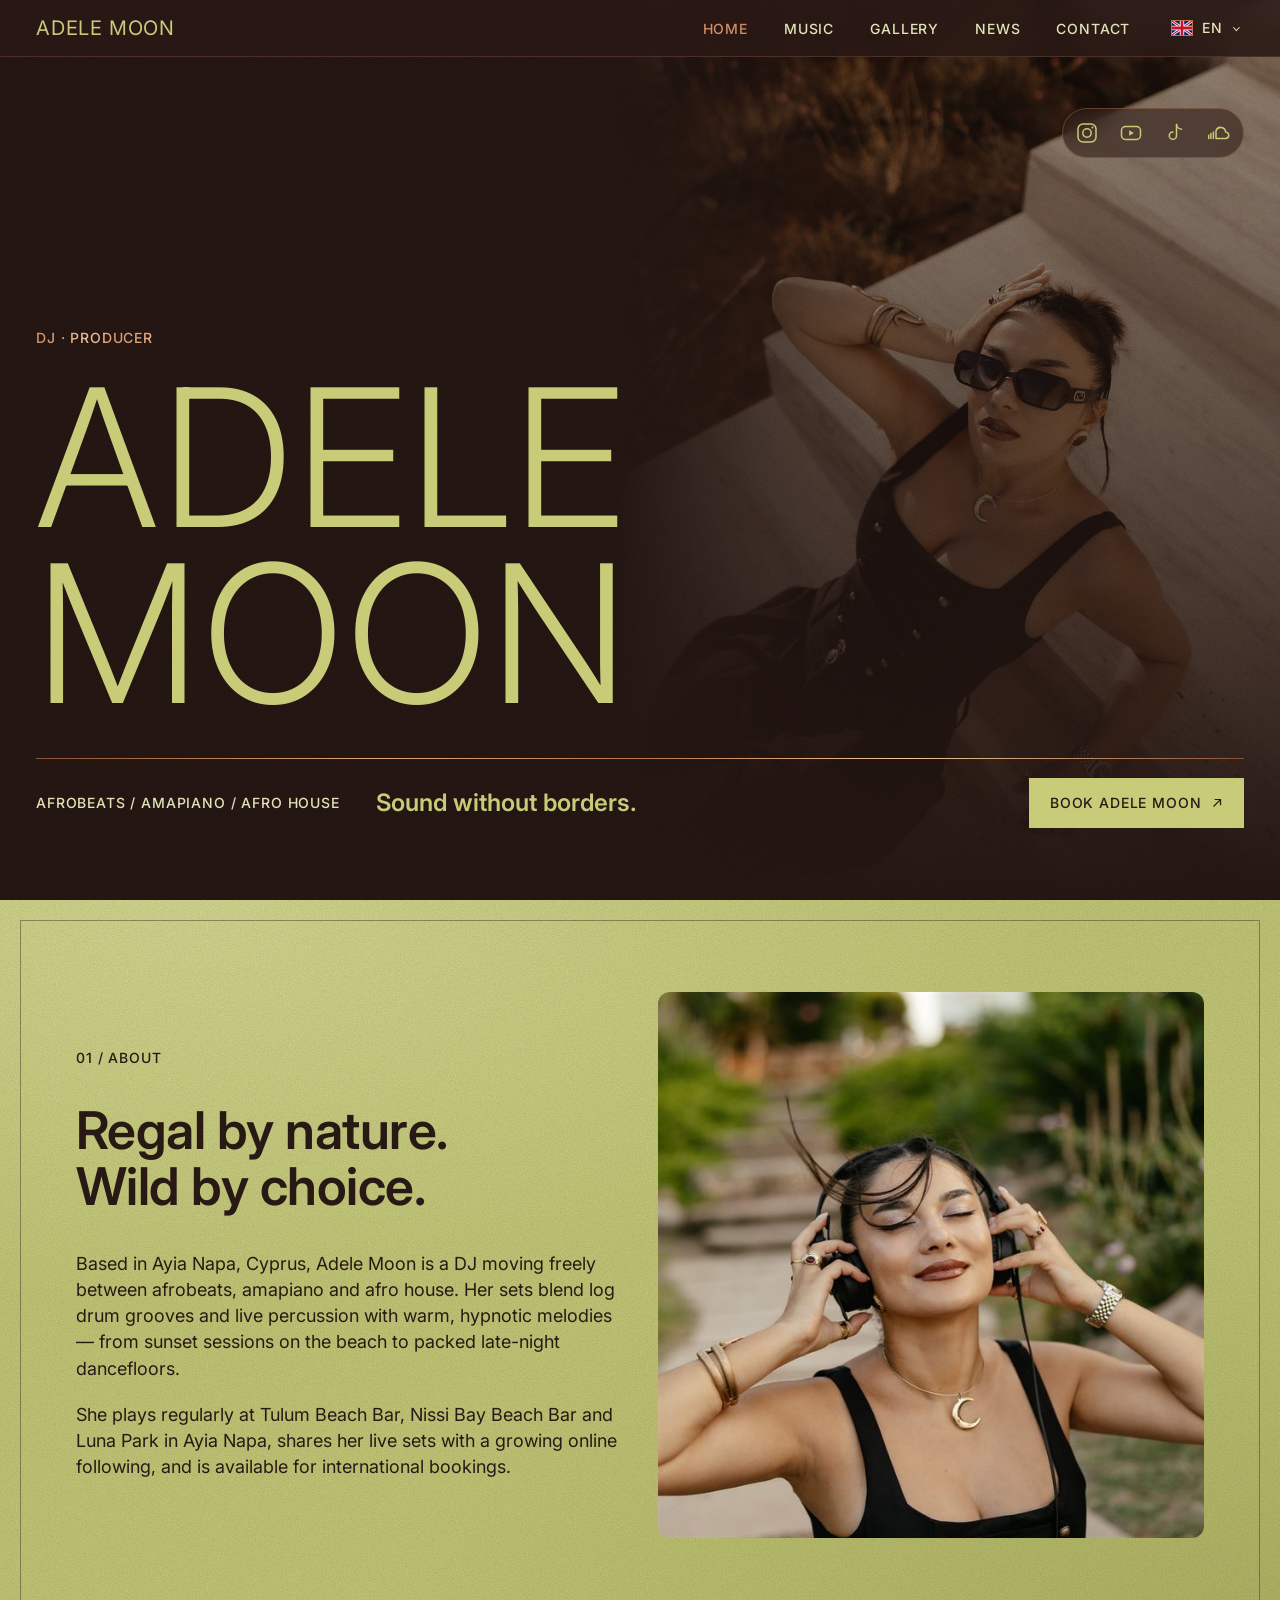
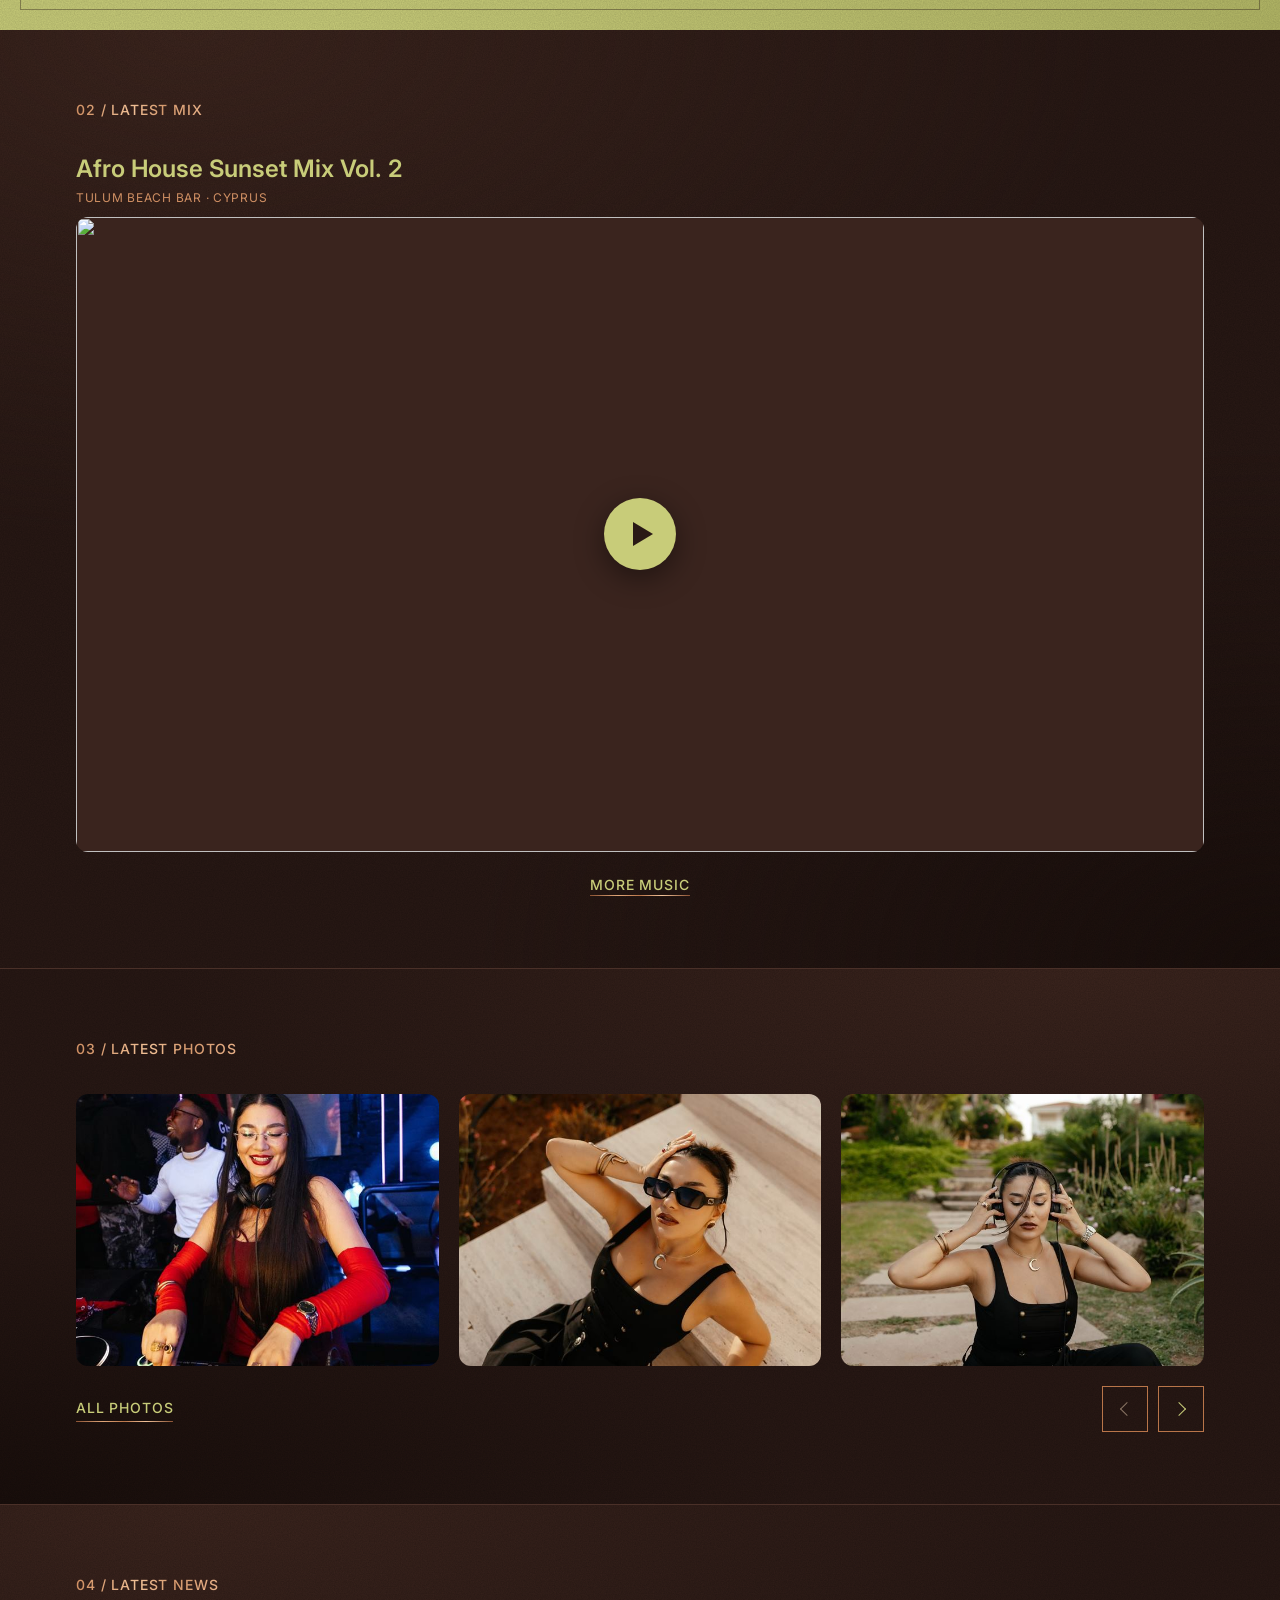
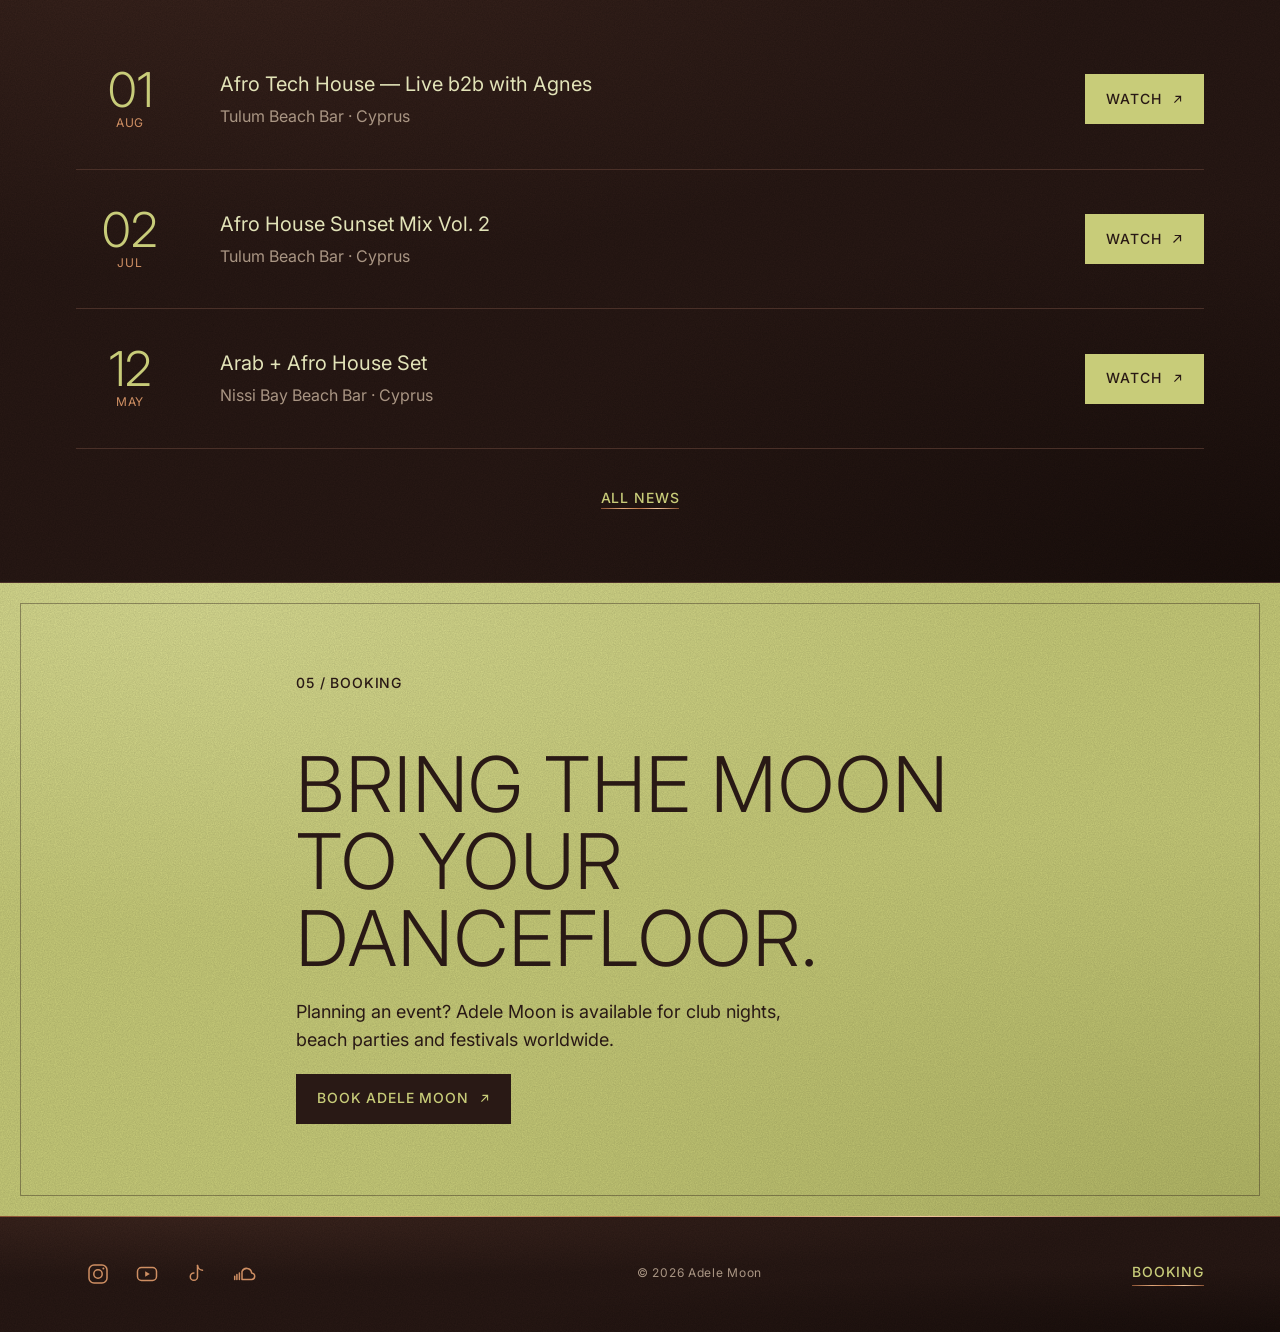
==== commit 89f0796c: "Revert desktop hero to one-line name over the photo Co-Authored-By: Claude Opus 5.5 <noreply@anthrop" ====
--- a/index.html
+++ b/index.html
@@ -49,7 +49,7 @@
 <link rel="preconnect" href="https://fonts.googleapis.com">
 <link rel="preconnect" href="https://fonts.gstatic.com" crossorigin>
 <link rel="stylesheet" href="https://fonts.googleapis.com/css2?family=Inter:wght@300;400;500;600&display=swap">
-<link rel="stylesheet" href="css/site.css?v=fc1c0df1">
+<link rel="stylesheet" href="css/site.css?v=fa9e802c">
 </head>
 <body>
 <a class="skip-link" href="#main" data-i18n>Skip to content</a>
--- a/css/site.css
+++ b/css/site.css
@@ -818,45 +818,6 @@
   }
 }
 
-/* Desktop: name always on two lines, photo raised and kept bright */
-@media (min-width: 769px) {
-  .hero__name span {
-    display: block;
-  }
-
-  .hero__name {
-    font-size: clamp(76px, 11vw, 200px);
-  }
-
-  .hero__photo {
-    width: min(56%, 1040px);
-    object-position: 50% 62%;
-    filter: sepia(0.2) saturate(0.95);
-    -webkit-mask-image: linear-gradient(to right, transparent 0%, #000 30%);
-    mask-image: linear-gradient(to right, transparent 0%, #000 30%);
-  }
-
-  .hero__scrim {
-    background:
-      linear-gradient(to right, var(--color-background) 0%, color-mix(in srgb, var(--color-background) 55%, transparent) 45%, transparent 70%),
-      linear-gradient(to top, var(--color-background) 0%, color-mix(in srgb, var(--color-background) 60%, transparent) 14%, transparent 32%);
-  }
-}
-
-@media (min-width: 769px) {
-  .hero__social {
-    right: auto;
-    left: var(--spacing-xl);
-    margin-left: -10px;
-  }
-}
-
-@media (min-width: 769px) and (max-width: 1440px) {
-  .hero__social {
-    left: var(--spacing-lg);
-  }
-}
-
 /* ===== page-hero.css ===== */
 .page-hero {
   position: relative;
